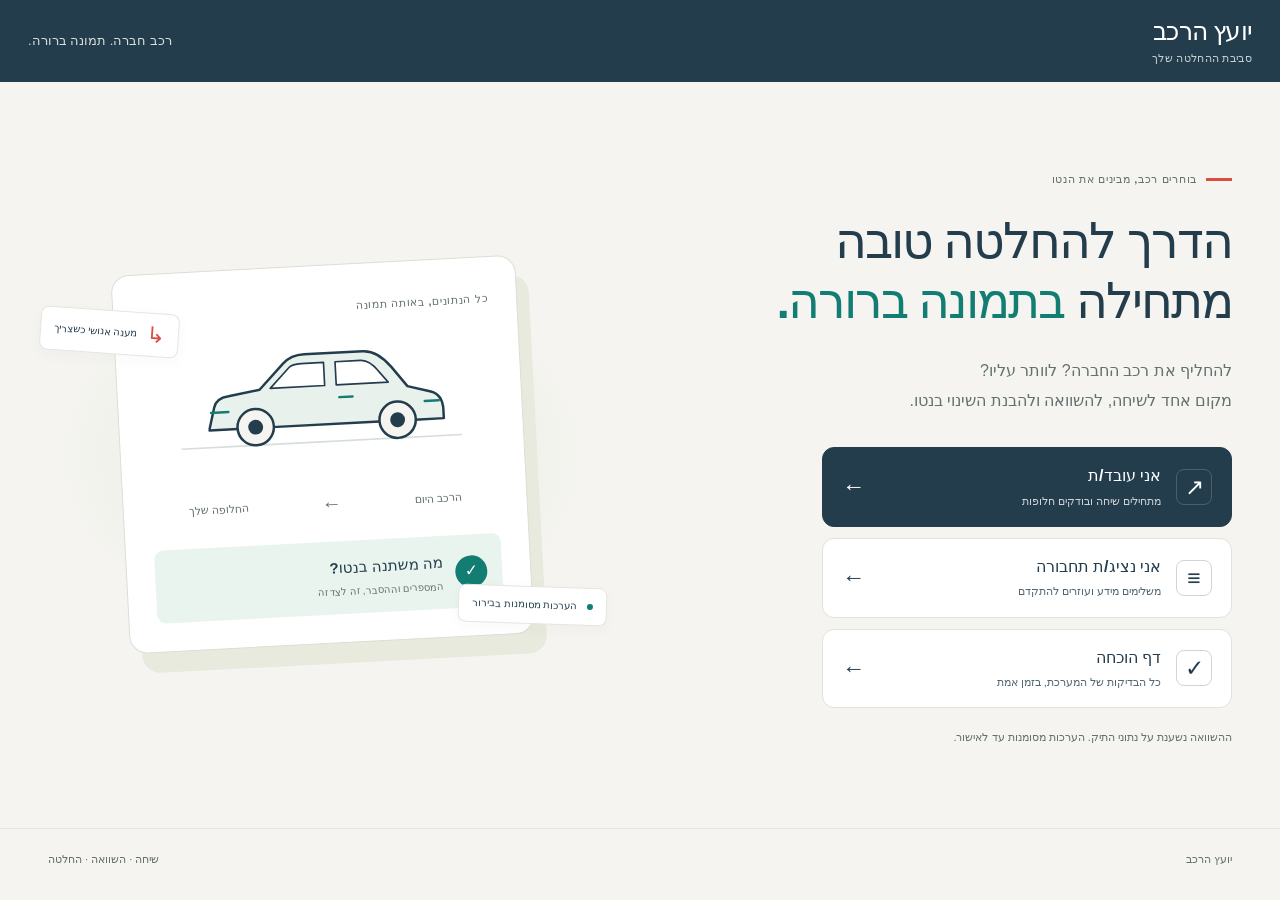
==== src/main/resources/static/index.html @ daba3786 "Company-car advisor for the Open Code AI hackathon (Strauss challenge) An employee asks, in free Heb" ====
<!doctype html>
<html lang="he" dir="rtl">
<head>
  <meta charset="utf-8">
  <meta name="viewport" content="width=device-width,initial-scale=1">
  <meta name="color-scheme" content="light">
  <title>יועץ הרכב · החלטה טובה מתחילה בתמונה ברורה</title>
  <link rel="stylesheet" href="css/app.css">
</head>
<body class="welcome-page">
  <a class="skip-link" href="#main">דילוג לתוכן</a>
  <header class="site-header">
    <a class="wordmark" href="index.html">יועץ הרכב<span>סביבת ההחלטה שלך</span></a>
    <span class="header-caption">רכב חברה. תמונה ברורה.</span>
  </header>
  <main id="main" class="welcome">
    <div class="welcome-copy">
      <span class="eyebrow"><span class="accent-line"></span>בוחרים רכב, מבינים את הנטו</span>
      <h1>הדרך להחלטה טובה<br>מתחילה <em>בתמונה ברורה.</em></h1>
      <p class="welcome-lead">להחליף את רכב החברה? לוותר עליו?<br>מקום אחד לשיחה, להשוואה ולהבנת השינוי בנטו.</p>
      <div class="role-links">
        <a id="employee-link" class="role-link primary-role" href="employee.html">
          <span class="role-symbol" aria-hidden="true">↗</span>
          <span><strong>אני עובד/ת</strong><small>מתחילים שיחה ובודקים חלופות</small></span>
          <span aria-hidden="true">←</span>
        </a>
        <a id="rep-link" class="role-link" href="rep.html">
          <span class="role-symbol" aria-hidden="true">≡</span>
          <span><strong>אני נציג/ת תחבורה</strong><small>משלימים מידע ועוזרים להתקדם</small></span>
          <span aria-hidden="true">←</span>
        </a>
        <a id="proof-link" class="role-link" href="proof.html">
          <span class="role-symbol" aria-hidden="true">✓</span>
          <span><strong>דף הוכחה</strong><small>כל הבדיקות של המערכת, בזמן אמת</small></span>
          <span aria-hidden="true">←</span>
        </a>
      </div>
      <p class="quiet-note">ההשוואה נשענת על נתוני התיק. הערכות מסומנות עד לאישור.</p>
    </div>
    <div class="welcome-art" aria-hidden="true">
      <div class="art-grid"></div>
      <span class="art-caption">יותר בהירות. פחות סימני שאלה.</span>
      <div class="illustration-card">
        <span class="eyebrow">כל הנתונים, באותה תמונה</span>
        <svg viewBox="0 0 420 175" class="car-illustration" fill="none">
          <path d="M40 133H380" stroke="#d4deda" stroke-width="2"/>
          <path d="M75 111L82 85C84 77 90 73 100 72L138 66L168 36C175 29 183 26 194 26H265C279 26 289 34 299 47L317 71L345 79C355 82 359 90 359 102V112H324M281 112H151M109 112H75Z" fill="#e9f1ed" stroke="#233D4D" stroke-width="3" stroke-linejoin="round"/>
          <path d="M151 65L175 41C178 38 183 37 190 37H217V65H151ZM231 37H262C269 37 277 43 283 51L294 65H231V37Z" fill="white" stroke="#233D4D" stroke-width="2" stroke-linejoin="round"/>
          <circle cx="131" cy="111" r="22" fill="#F5F4F0" stroke="#233D4D" stroke-width="3"/><circle cx="131" cy="111" r="9" fill="#233D4D"/>
          <circle cx="303" cy="111" r="22" fill="#F5F4F0" stroke="#233D4D" stroke-width="3"/><circle cx="303" cy="111" r="9" fill="#233D4D"/>
          <path d="M78 91H99M337 90H354M234 80H250" stroke="#127D72" stroke-width="3" stroke-linecap="round"/>
        </svg>
        <div class="art-labels"><span>הרכב היום</span><span class="art-arrow">←</span><span>החלופה שלך</span></div>
        <div class="art-result"><span class="art-check">✓</span><div><strong>מה משתנה בנטו?</strong><small>המספרים וההסבר, זה לצד זה</small></div></div>
      </div>
      <div class="floating-note note-one"><span class="tiny-dot"></span>הערכות מסומנות בבירור</div>
      <div class="floating-note note-two"><span>↳</span>מענה אנושי כשצריך</div>
    </div>
  </main>
  <footer class="welcome-footer"><span>יועץ הרכב</span><span>שיחה · השוואה · החלטה</span></footer>
  <script type="module" src="js/index.js"></script>
</body>
</html>
---- src/main/resources/static/css/app.css ----
:root{--bg:#f5f4f0;--surface:#fff;--ink:#233d4d;--muted:#63716f;--teal:#127d72;--teal-soft:#eaf4ef;--amber:#95601a;--amber-soft:#fcf3e4;--coral:#d84e45;--red:#a83136;--red-soft:#fbeeed;--line:#e4e7e0;--radius:17px;--focus:#127d72;font-family:Arial,"Segoe UI",Tahoma,sans-serif;color:var(--ink);background:var(--bg);font-synthesis:none}
*{box-sizing:border-box}body{margin:0;line-height:1.55}button,input,select,textarea{font:inherit;color:inherit}button,a,input,textarea,select{touch-action:manipulation}button{cursor:pointer}button:disabled{cursor:wait;opacity:.5}a{color:inherit;text-decoration:none}a:hover{text-decoration:underline}button:focus-visible,a:focus-visible,input:focus-visible,textarea:focus-visible,select:focus-visible,summary:focus-visible{outline:3px solid var(--focus);outline-offset:4px}h1,h2,h3,p{margin:0}h1,h2,h3{line-height:1.2}h1{font-size:36px;letter-spacing:-1.2px}h2{font-size:20px;letter-spacing:-.5px}h3{font-size:17px}bdi{font-variant-numeric:tabular-nums}svg{display:block;max-width:100%}[hidden]{display:none!important}.sr-only{position:absolute;width:1px;height:1px;padding:0;margin:-1px;overflow:hidden;clip:rect(0,0,0,0);white-space:nowrap;border:0}.skip-link{position:fixed;z-index:10;inset-block-start:-100px;inset-inline-start:15px;background:var(--ink);color:white;padding:12px}.skip-link:focus{inset-block-start:10px}.site-header{min-height:82px;background:var(--ink);color:#fff;padding:16px max(28px,calc((100vw - 1392px)/2));display:flex;align-items:center;justify-content:space-between;gap:20px}.wordmark{font-weight:700;font-size:25px;line-height:1.15;letter-spacing:-.8px}.wordmark:hover{text-decoration:none}.wordmark span{display:block;font-weight:400;font-size:11px;letter-spacing:.3px;color:#c6d0ce;margin-top:6px}.header-nav{display:flex;gap:24px;align-items:center;font-size:13px}.header-nav a{color:#d5dfdb}.nav-current{border-bottom:2px solid #d9a095;padding:7px 0}.header-caption{font-size:13px;color:#d5dfdb}.app-main{max-width:1392px;margin:0 auto;padding:32px 28px 24px}.page-intro{display:flex;justify-content:space-between;align-items:center;gap:16px;margin-bottom:26px}.page-intro h1{margin:9px 0 8px}.page-intro p{font-size:14px;color:var(--muted)}.eyebrow,.section-kicker{font-size:11px;font-weight:700;letter-spacing:.7px;color:var(--muted)}.eyebrow{display:inline-flex;align-items:center;gap:9px}.accent-line{width:26px;height:3px;background:var(--coral)}.section-kicker{display:block;margin-bottom:7px}.small-muted,.quiet-note{font-size:12px;color:var(--muted)}.badge{display:inline-flex;align-items:center;gap:6px;font-size:11px;font-weight:700;background:#ebece5;border:1px solid transparent;border-radius:6px;padding:5px 9px;white-space:nowrap}.soft-teal,.status-confirmed{color:#116b62;background:var(--teal-soft)}.status-provided{color:#4d626a;background:#f0f3f3}.status-default{color:var(--amber);background:var(--amber-soft)}.status-missing{color:#72736e;background:#f1f0eb}.notice{padding:12px 16px;border-radius:9px;font-size:13px;background:#edf2f0;border:1px solid #dce5df;margin-bottom:16px;display:flex;align-items:center;gap:12px;justify-content:space-between}.mock-notice{font-size:11px;background:#eeede6;border-color:#e3e1d7;color:#625f50}.warning,.pending-notice{background:var(--amber-soft);border-color:#ebd8b7;color:#704a1e}.error-notice{background:var(--red-soft);border-color:#efc9c7;color:var(--red)}.pending-notice{display:block}.pending-notice strong{font-size:13px}.pending-notice ul{margin:6px 0 0;padding-inline-start:20px}.employee-grid{display:grid;grid-template-columns:minmax(320px,.83fr) minmax(0,1.4fr);gap:22px;align-items:start}.panel{background:var(--surface);border:1px solid var(--line);border-radius:var(--radius);overflow:hidden}.panel-heading{padding:22px 24px 18px;display:flex;align-items:center;justify-content:space-between;gap:12px}.chat-panel{position:sticky;top:20px;display:flex;flex-direction:column;height:min(760px,calc(100vh - 40px));min-height:550px}.assistant-symbol{font-size:29px;color:var(--teal);width:40px;height:40px;display:grid;place-items:center;border:1px solid #d5e6dd;border-radius:12px;background:#f6f9f5}.chat-intro{border-top:1px solid var(--line);border-bottom:1px solid var(--line);background:#fafbf8;padding:11px 24px;font-size:11px;color:var(--muted);display:flex;align-items:center;gap:8px}.tiny-dot{display:inline-block;width:6px;height:6px;border-radius:50%;background:var(--teal);flex:none}.messages{flex:1;overflow-y:auto;overscroll-behavior:contain;padding:24px 22px;display:flex;flex-direction:column;gap:22px;scroll-behavior:smooth}.message{max-width:94%;align-self:flex-start;display:flex;gap:9px;min-width:0}.message.employee{align-self:flex-end;flex-direction:row-reverse}.message-avatar{flex:none;width:26px;height:26px;border-radius:8px;background:#eff4ee;color:var(--teal);display:grid;place-items:center;font-size:18px}.employee .message-avatar{background:#eaecea;color:var(--ink);font-size:12px}.message-content{min-width:0}.message-meta{display:flex;align-items:center;gap:9px;margin-bottom:6px;font-size:10px;color:var(--muted)}.message-text{padding:14px 16px;border:1px solid var(--line);border-radius:2px 13px 13px 13px;background:#f7f8f4;white-space:pre-wrap;overflow-wrap:anywhere;font-size:13px;line-height:1.8}.employee .message-text{background:var(--ink);color:#fff;border-color:var(--ink);border-radius:13px 2px 13px 13px}.message-choices{display:flex;flex-wrap:wrap;gap:7px;margin-top:10px}.choice-button{border:1px solid #b9cfc5;background:white;border-radius:7px;padding:7px 12px;color:var(--teal);font-size:12px}.choice-button:hover{background:var(--teal-soft)}.typing{padding:3px 24px 12px;display:flex;align-items:center;gap:8px;font-size:12px;color:var(--muted)}.typing-dots{letter-spacing:3px;color:var(--teal);animation:pulse 1.2s ease-in-out infinite}.composer{border-top:1px solid var(--line);padding:18px 22px 15px;background:white}.composer label{display:block;font-size:12px;font-weight:700;margin-bottom:8px}.composer-input{display:flex;align-items:flex-end;gap:8px;border:1px solid #d2dad3;border-radius:10px;padding:8px;background:#fff}.composer textarea{border:0;background:none;resize:vertical;min-height:52px;max-height:170px;width:100%;font-size:12px;line-height:1.7;outline-offset:0;padding:4px}.composer textarea::placeholder{color:#7b8580}.send-button{border:0;background:var(--teal);color:white;width:38px;height:38px;border-radius:8px;font-size:22px;flex:none}.composer-hint{font-size:10px;margin-top:8px;color:var(--muted)}.decision-workspace{display:grid;gap:18px;min-width:0}.comparison-content{padding:0 24px 23px}.net-pair{display:grid;grid-template-columns:minmax(0,1fr) 24px minmax(0,1fr);align-items:center;gap:9px;margin-bottom:15px}.net-card{border:1px solid var(--line);border-radius:10px;padding:15px 16px;background:#fafaf7;min-width:0}.net-card.alternative-net{background:#eff5ef;border-color:#d8e4d7}.net-label{font-size:11px;color:var(--muted);margin-bottom:5px;display:block}.vehicle-name{font-size:12px;font-weight:700;overflow-wrap:anywhere;min-height:20px}.net-amount{display:block;font-size:29px;font-weight:700;line-height:1.25;margin-top:8px;letter-spacing:-.8px}.net-unit{font-size:10px;color:var(--muted);margin-top:3px}.pair-arrow{font-size:21px;color:#8c9890;text-align:center}.difference-card{background:var(--teal-soft);border:1px solid #cee3d4;border-radius:11px;padding:16px 20px;display:flex;align-items:center;justify-content:space-between;gap:14px;margin-bottom:21px}.difference-card.loss{background:var(--red-soft);border-color:#efcac7;color:var(--red)}.difference-card.none{background:#f1f1ec;border-color:var(--line)}.difference-label{font-size:14px;font-weight:700;display:block;color:var(--teal)}.loss .difference-label{color:var(--red)}.none .difference-label{color:var(--ink)}.difference-subtitle{display:block;font-size:11px;color:var(--muted);margin-top:4px}.difference-amount{font-size:35px;font-weight:700;line-height:1.2;letter-spacing:-1px;color:var(--teal);white-space:nowrap}.loss .difference-amount{color:var(--red)}.none .difference-amount{color:var(--ink)}.factors-heading{font-size:13px;margin:0 0 9px;display:flex;align-items:center;gap:9px}.factors-heading:before{content:"";display:block;width:16px;height:2px;background:var(--coral)}.table-wrapper{overflow-x:auto}.data-table{width:100%;border-collapse:collapse;font-size:12px;text-align:start}.data-table th{font-size:10px;font-weight:400;color:var(--muted);padding:6px 0 9px;text-align:start;border-bottom:1px solid var(--line)}.data-table td{padding:10px 0;border-bottom:1px solid #eff0e9;vertical-align:top}.data-table th:not(:first-child),.data-table td:not(:first-child){padding-inline-start:10px;white-space:nowrap}.impact{font-weight:700}.explanation{font-size:12px;line-height:1.8;color:var(--muted);margin:14px 0 11px;overflow-wrap:anywhere}.estimate-note{display:flex;align-items:center;gap:8px;font-size:11px;color:var(--muted);flex-wrap:wrap}.breakdown{border-top:1px solid var(--line);margin-top:17px;padding-top:12px}.breakdown summary{font-size:12px;font-weight:700;cursor:pointer}.breakdown .table-wrapper{margin-top:12px}.rules-note{font-size:10px;color:var(--muted);margin-top:12px}.profile-grid{padding:0 24px 18px;display:grid;grid-template-columns:1fr 1fr;gap:8px 17px}.profile-field{position:relative;display:flex;flex-direction:column;align-items:flex-start;text-align:start;border:1px solid transparent;border-bottom:1px solid var(--line);border-radius:4px;background:white;padding:10px 0;min-width:0}.profile-field:hover{background:#fafbf7;border-color:#dce5da;padding-inline:8px}.field-heading{display:flex;align-items:center;justify-content:space-between;width:100%;gap:6px;font-size:11px;color:var(--muted)}.field-heading .badge{font-size:9px;padding:2px 5px}.field-value{font-size:14px;font-weight:700;margin-top:6px;overflow-wrap:anywhere}.missing-value{color:#8b8c82;font-weight:400}.profile-legend{display:flex;gap:6px;align-items:center;border-top:1px solid var(--line);padding:11px 24px;background:#fafbf8;font-size:10px;color:var(--muted)}.status-dot{width:5px;height:5px;border-radius:50%;margin-inline-start:9px}.status-dot:first-child{margin-inline-start:0}.confirmed-dot{background:var(--teal)}.default-dot{background:#c79742}.missing-dot{background:#acb0a6}.ranking-list{list-style:none;margin:0;padding:0 24px 12px}.ranking-row{display:flex;align-items:center;justify-content:space-between;gap:12px;padding:12px 0;border-top:1px solid var(--line)}.ranking-info{flex:1;min-width:0}.ranking-info strong{font-size:13px;display:block;overflow-wrap:anywhere}.ranking-info small{display:block;font-size:10px;color:var(--muted);margin-top:3px}.ranking-info .badge{margin-top:6px;font-size:9px}.ranking-value{text-align:end;font-weight:700;font-size:17px;white-space:nowrap}.ranking-value small{font-size:9px;font-weight:400;display:block;color:var(--muted)}.compare-button{border:1px solid #d5dcd3;border-radius:6px;font-size:11px;padding:6px 10px;background:white}.compare-button:hover{background:var(--teal-soft);border-color:#aecbb9}.empty-state{padding:25px 24px;color:var(--muted);font-size:13px;line-height:1.8}.empty-state strong{display:block;font-size:16px;color:var(--ink);margin-bottom:6px}.skeleton{background:linear-gradient(90deg,#f0f1eb,#f8f9f4,#f0f1eb);background-size:200% 100%;animation:shimmer 1.4s ease infinite;border-radius:10px}.comparison-skeleton{height:170px;margin:0 24px}.changed{animation:highlight 2s ease-out}.app-footer{display:flex;justify-content:space-between;gap:12px;color:var(--muted);font-size:10px;margin-top:22px}.mobile-jumps{display:none}.primary-button,.secondary-button{border-radius:8px;padding:10px 16px;font-size:13px;font-weight:700}.primary-button{background:var(--teal);color:white;border:1px solid var(--teal)}.primary-button:hover{background:#0e6c62}.secondary-button{background:white;border:1px solid #ccd7ce}.text-button{border:0;background:none;color:inherit;text-decoration:underline;font-size:12px;padding:4px;white-space:nowrap}.icon-button{border:0;background:#f4f5ee;border-radius:6px;width:30px;height:30px;font-size:22px}.form-error{color:var(--red);font-size:12px;margin:10px 0}.form-field label{display:block;font-size:12px;font-weight:700;margin-bottom:6px}.form-field input,.form-field select,.form-field textarea{width:100%;padding:10px 11px;background:white;border:1px solid #cdd7ce;border-radius:7px;min-width:0;font-size:13px}.form-field textarea{resize:vertical;min-height:68px}dialog{width:min(450px,calc(100vw - 30px));padding:24px;border:1px solid var(--line);border-radius:17px;color:var(--ink);box-shadow:0 16px 70px #233d4d22}dialog::backdrop{background:#20352d66}.dialog-heading{display:flex;align-items:center;justify-content:space-between;gap:12px}.dialog-heading h2{font-size:20px}#edit-source{margin:12px 0 18px}.dialog-actions{display:flex;gap:10px;margin-top:24px}.rep-grid{display:grid;grid-template-columns:270px minmax(0,1fr);gap:24px;align-items:start}.rep-guide{padding:26px;position:sticky;top:24px;background:#edf0e7}.rep-guide h2{font-size:29px;line-height:1.25;margin:13px 0 17px}.rep-guide>p{font-size:13px;color:var(--muted);line-height:1.85}.guide-steps{padding:0;margin:26px 0;list-style:none;counter-reset:steps}.guide-steps li{counter-increment:steps;display:flex;align-items:center;gap:10px;margin:14px 0;font-size:12px}.guide-steps li>bdi{display:grid;place-items:center;width:25px;height:25px;border:1px solid #c6d5c4;border-radius:50%;color:var(--teal);font-size:11px}.guide-note{padding-top:17px;border-top:1px solid #d6dfd2;font-size:11px;color:var(--muted);margin-bottom:18px}.queue-heading{display:flex;justify-content:space-between;align-items:center;margin:0 0 17px;gap:10px}.queue-heading h2{display:flex;align-items:center;gap:10px}.count-badge{font-size:11px;border-radius:5px;padding:2px 8px;background:#e7eadf;font-weight:700}.question-card{margin-bottom:16px;padding:24px}.question-header{display:flex;justify-content:space-between;gap:14px;margin-bottom:18px}.question-employee{font-size:12px;color:var(--muted);margin-top:8px}.question-card h3{font-size:20px;line-height:1.5}.question-time{display:block;font-size:10px;color:var(--muted);margin-top:7px}.context-boxes{display:grid;grid-template-columns:1fr 1fr;gap:12px;margin-bottom:22px}.context-box{background:#f6f7f2;border:1px solid var(--line);border-radius:9px;padding:15px}.context-box.assumption{background:#fcf7ee;border-color:#eddfc5}.context-box h4{font-size:11px;color:var(--muted);margin:0 0 8px}.context-box p{font-size:12px;line-height:1.85;overflow-wrap:anywhere}.known-item+.known-item{margin-top:6px}.known-label{font-size:10px;color:var(--muted);display:block}.suggested-answer{display:flex;align-items:center;justify-content:space-between;gap:10px;border:1px solid #d7e3d7;background:#f3f8f1;border-radius:9px;padding:12px 14px;margin-bottom:18px;font-size:12px}.suggested-answer small{display:block;color:var(--muted);font-size:10px;margin-top:3px}.answer-fields{display:grid;grid-template-columns:1fr 1fr;gap:14px}.answer-fields .note-field{grid-column:1/-1}.answer-footer{display:flex;align-items:center;justify-content:space-between;gap:14px;margin-top:18px}.answer-footer small{font-size:10px;color:var(--muted)}.question-card.stale{background:#efefeb;color:#787c72;border-color:#e0e1da}.question-card.stale .context-box{background:#f3f3ef}.answered-section{margin-top:26px;border-top:1px solid #dce0d4;padding-top:17px}.answered-section>summary{font-weight:700;font-size:14px;cursor:pointer}.answered-section>div{margin-top:15px}.answered-card{padding:17px 20px;margin-top:12px}.answered-card summary{cursor:pointer;font-size:13px;display:flex;align-items:center;justify-content:space-between;gap:12px}.answer-result{margin-top:15px;font-size:12px}.welcome{max-width:1392px;margin:0 auto;min-height:calc(100vh - 154px);display:grid;grid-template-columns:1.05fr 1fr;gap:60px;align-items:center;padding:70px 48px}.welcome h1{font-size:clamp(37px,3.8vw,56px);line-height:1.22;margin-top:24px;letter-spacing:-2px}.welcome h1 em{font-style:normal;color:var(--teal)}.welcome-lead{font-size:16px;line-height:1.9;color:var(--muted);margin:25px 0 30px}.role-links{max-width:410px;display:grid;gap:11px}.role-link{display:flex;align-items:center;gap:15px;background:#fff;border:1px solid #dfe3d9;border-radius:12px;padding:16px 19px;transition:transform .15s ease,background .15s ease}.role-link:hover{transform:translateY(-2px);text-decoration:none;background:#f9faf5}.role-link>span:last-child{margin-inline-start:auto;font-size:23px}.role-link strong{display:block;font-size:16px}.role-link small{display:block;font-size:11px;opacity:.78;margin-top:4px}.primary-role{background:var(--ink);color:white;border-color:var(--ink)}.primary-role:hover{background:#2e4c5c}.role-symbol{width:36px;height:36px;display:grid;place-items:center;border:1px solid #89969066;border-radius:8px;font-size:23px;flex:none}.welcome .quiet-note{margin-top:21px;font-size:11px}.welcome-art{position:relative;min-height:430px;display:flex;align-items:center;justify-content:center;isolation:isolate}.art-grid{position:absolute;inset:20px 0;border-radius:50%;background:radial-gradient(ellipse at center,#e0eade 0,transparent 68%);z-index:-1}.art-caption{position:absolute;top:28px;font-size:11px;letter-spacing:.4px;color:var(--muted)}.illustration-card{width:100%;max-width:405px;transform:rotate(-3deg);border:1px solid #d9e0d3;border-radius:18px;background:#fff;padding:28px;box-shadow:12px 20px 0 #e9eade}.car-illustration{margin:13px 0}.art-labels{display:flex;justify-content:space-around;align-items:center;font-size:11px;color:var(--muted);margin-bottom:22px}.art-arrow{font-size:20px}.art-result{border-radius:9px;background:var(--teal-soft);display:flex;align-items:center;gap:12px;padding:15px}.art-result strong{font-size:15px;display:block}.art-result small{font-size:10px;display:block;color:var(--muted);margin-top:4px}.art-check{width:32px;height:32px;background:var(--teal);color:white;border-radius:50%;display:grid;place-items:center}.floating-note{position:absolute;background:white;border:1px solid var(--line);border-radius:8px;padding:10px 13px;display:flex;align-items:center;gap:9px;font-size:10px;box-shadow:0 4px 15px #233d4d08}.note-one{bottom:47px;right:-10px;transform:rotate(2deg)}.note-two{top:70px;left:-8px;transform:rotate(4deg)}.note-two>span{color:var(--coral);font-size:22px;line-height:1}.welcome-footer{max-width:1392px;margin:auto;display:flex;justify-content:space-between;font-size:11px;color:var(--muted);padding:22px 48px;border-top:1px solid var(--line)}
@keyframes shimmer{to{background-position:-200% 0}}@keyframes pulse{50%{opacity:.35}}@keyframes highlight{0%,40%{background-color:#e0eed4;box-shadow:inset 0 0 0 1px #b4d195}100%{}}
@media(min-width:1550px){.chat-panel{height:780px}}
@media(max-width:1100px){.employee-grid{grid-template-columns:minmax(290px,.85fr) minmax(0,1.2fr);gap:16px}.app-main{padding:28px 20px}.panel-heading{padding:20px 18px 16px}.comparison-content{padding:0 18px 20px}.profile-grid{padding:0 18px 18px}.ranking-list{padding:0 18px 12px}.net-card{padding:13px 11px}.net-amount{display:block;font-size:25px}.difference-amount{font-size:30px}.welcome{padding:55px 32px;gap:35px}.welcome h1{font-size:43px}.rep-grid{grid-template-columns:225px minmax(0,1fr)}.rep-guide{padding:21px}}
@media(max-width:800px){.employee-grid{grid-template-columns:1fr}.chat-panel{position:static;min-height:0;height:540px}.messages{min-height:180px}.decision-workspace{gap:16px}.mobile-jumps{display:flex;gap:8px;margin-bottom:16px}.mobile-jumps a{padding:7px 12px;border:1px solid #dce1d5;background:white;border-radius:7px;font-size:12px}.page-intro{align-items:flex-start}.page-intro h1{font-size:31px}.rep-grid{grid-template-columns:1fr}.rep-guide{display:none}.welcome{grid-template-columns:1fr;gap:20px;padding:45px 25px;min-height:0}.welcome-copy{max-width:540px;margin:auto;width:100%}.welcome-art{max-width:470px;margin:auto;width:100%;min-height:400px}.welcome h1{font-size:43px}.role-links{max-width:100%}.header-caption{font-size:11px}.site-header{padding:16px 22px}.welcome-footer{padding:22px 25px}.app-footer{flex-direction:column;gap:6px}.context-boxes{gap:10px}}
@media(max-width:480px){.site-header{min-height:74px;padding:14px 17px;gap:10px}.wordmark{font-size:22px}.wordmark span{font-size:10px}.header-nav{gap:12px;font-size:11px}.app-main{padding:24px 14px 18px}.page-intro{flex-direction:column;gap:12px;margin-bottom:20px}.page-intro h1{font-size:30px}.page-intro p{font-size:12px}.page-intro>.badge{align-self:flex-start}.notice{font-size:12px;padding:11px 12px;gap:8px}.mock-notice{font-size:10px}.panel{border-radius:12px}.panel-heading{padding:18px 15px 15px}.panel-heading h2{font-size:18px}.panel-heading .small-muted{font-size:10px}.section-kicker{font-size:10px}.chat-panel{height:510px}.chat-intro{padding:10px 15px;font-size:10px}.messages{padding:20px 14px}.message-text{font-size:12px;padding:12px}.composer{padding:15px}.comparison-content{padding:0 15px 18px}.net-pair{grid-template-columns:minmax(0,1fr) 14px minmax(0,1fr);gap:6px}.net-card{padding:12px 9px}.vehicle-name{font-size:10px;min-height:31px}.net-amount{display:block;font-size:23px}.difference-card{padding:14px 12px;gap:8px}.difference-label{font-size:12px}.difference-amount{font-size:29px}.difference-subtitle{font-size:10px}.data-table{font-size:10px}.data-table th{font-size:9px}.data-table th:not(:first-child),.data-table td:not(:first-child){padding-inline-start:7px}.profile-grid{padding:0 15px 16px;gap:7px 10px}.field-heading{font-size:10px;align-items:flex-start}.field-heading .badge{font-size:8px;flex:none}.field-value{font-size:12px}.ranking-list{padding:0 15px 10px}.ranking-row{gap:8px}.ranking-info strong{font-size:12px}.ranking-value{font-size:15px}.compare-button{padding:6px 8px;font-size:10px}.question-card{padding:18px 15px}.question-card h3{font-size:17px}.question-header{gap:8px}.question-employee{font-size:11px}.context-boxes{grid-template-columns:1fr}.answer-fields{grid-template-columns:1fr}.answer-footer{align-items:flex-start;flex-direction:column}.suggested-answer{padding:11px;align-items:flex-start}.suggested-answer .secondary-button{font-size:11px;padding:8px 9px;flex:none}.queue-heading h2{font-size:18px}.queue-heading .small-muted{font-size:10px}.welcome{padding:36px 20px}.welcome h1{font-size:35px;letter-spacing:-1.2px}.welcome-lead{font-size:14px;margin:20px 0 25px}.welcome-art{min-height:370px}.illustration-card{padding:21px;max-width:300px}.floating-note{font-size:9px;padding:9px}.note-one{right:0;bottom:34px}.note-two{left:0;top:45px}.art-caption{top:15px}.role-link{padding:15px}.header-caption{max-width:115px;text-align:end;font-size:10px}.welcome-footer{font-size:10px;padding:18px 20px}dialog{padding:20px}}
@media(prefers-reduced-motion:reduce){*,*:before,*:after{animation:none!important;transition:none!important;scroll-behavior:auto!important}.changed{background:#e0eed4}.illustration-card,.floating-note{transform:none}}

.model-link{display:inline-block;font-size:11px;color:var(--teal);margin-top:6px;margin-inline-start:6px}.model-link:hover{text-decoration:underline}.net-card .model-link{display:block;margin-inline-start:0}
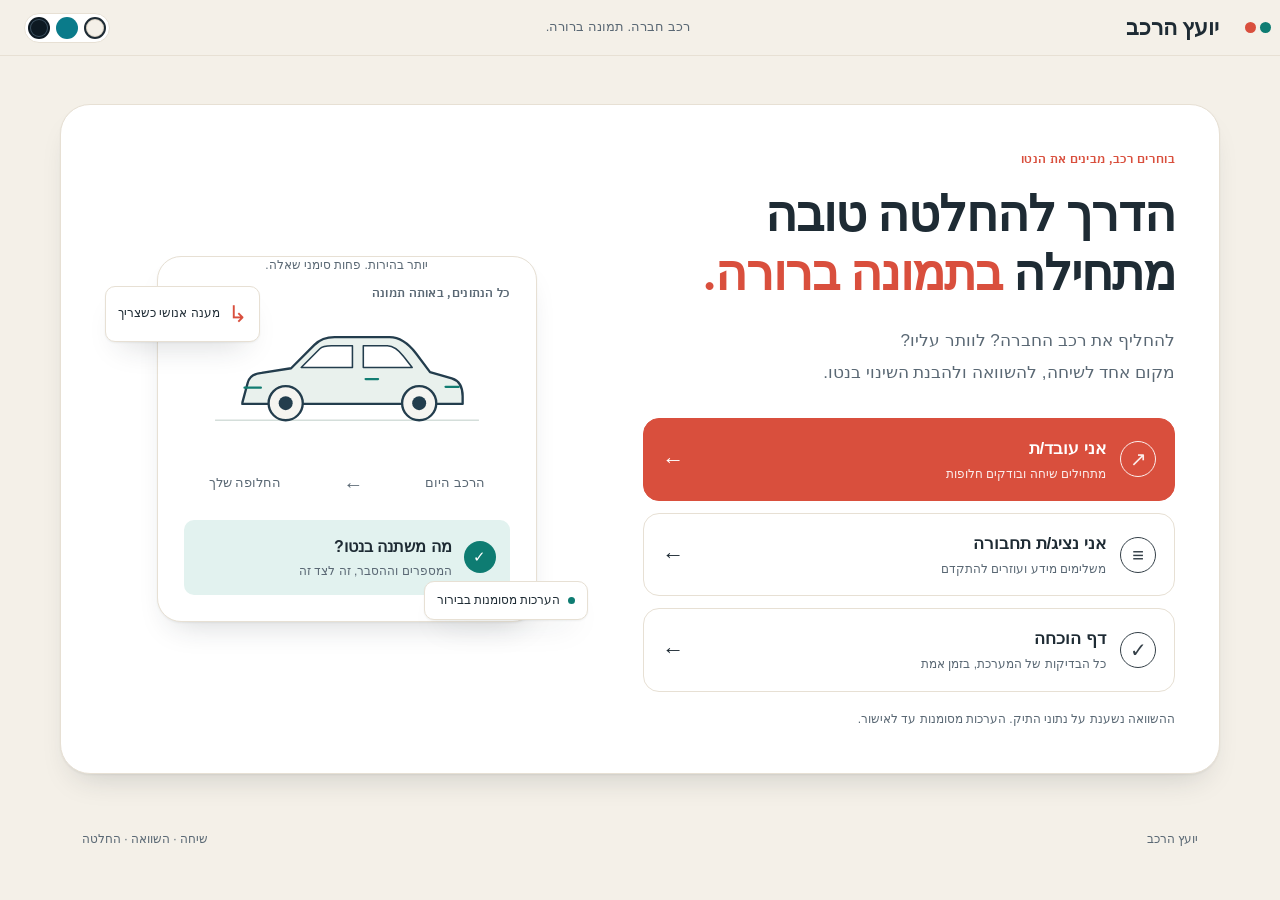
==== commit 0e44de48: "Redesign the stylesheet from scratch: tokens and three themes app.css is rewritten as one readable s" ====
--- a/src/main/resources/static/index.html
+++ b/src/main/resources/static/index.html
@@ -6,6 +6,7 @@
   <meta name="color-scheme" content="light">
   <title>יועץ הרכב · החלטה טובה מתחילה בתמונה ברורה</title>
   <link rel="stylesheet" href="css/app.css">
+  <script src="js/theme.js"></script>
 </head>
 <body class="welcome-page">
   <a class="skip-link" href="#main">דילוג לתוכן</a>
--- a/src/main/resources/static/css/app.css
+++ b/src/main/resources/static/css/app.css
@@ -1,10 +1,479 @@
-:root{--bg:#f5f4f0;--surface:#fff;--ink:#233d4d;--muted:#63716f;--teal:#127d72;--teal-soft:#eaf4ef;--amber:#95601a;--amber-soft:#fcf3e4;--coral:#d84e45;--red:#a83136;--red-soft:#fbeeed;--line:#e4e7e0;--radius:17px;--focus:#127d72;font-family:Arial,"Segoe UI",Tahoma,sans-serif;color:var(--ink);background:var(--bg);font-synthesis:none}
-*{box-sizing:border-box}body{margin:0;line-height:1.55}button,input,select,textarea{font:inherit;color:inherit}button,a,input,textarea,select{touch-action:manipulation}button{cursor:pointer}button:disabled{cursor:wait;opacity:.5}a{color:inherit;text-decoration:none}a:hover{text-decoration:underline}button:focus-visible,a:focus-visible,input:focus-visible,textarea:focus-visible,select:focus-visible,summary:focus-visible{outline:3px solid var(--focus);outline-offset:4px}h1,h2,h3,p{margin:0}h1,h2,h3{line-height:1.2}h1{font-size:36px;letter-spacing:-1.2px}h2{font-size:20px;letter-spacing:-.5px}h3{font-size:17px}bdi{font-variant-numeric:tabular-nums}svg{display:block;max-width:100%}[hidden]{display:none!important}.sr-only{position:absolute;width:1px;height:1px;padding:0;margin:-1px;overflow:hidden;clip:rect(0,0,0,0);white-space:nowrap;border:0}.skip-link{position:fixed;z-index:10;inset-block-start:-100px;inset-inline-start:15px;background:var(--ink);color:white;padding:12px}.skip-link:focus{inset-block-start:10px}.site-header{min-height:82px;background:var(--ink);color:#fff;padding:16px max(28px,calc((100vw - 1392px)/2));display:flex;align-items:center;justify-content:space-between;gap:20px}.wordmark{font-weight:700;font-size:25px;line-height:1.15;letter-spacing:-.8px}.wordmark:hover{text-decoration:none}.wordmark span{display:block;font-weight:400;font-size:11px;letter-spacing:.3px;color:#c6d0ce;margin-top:6px}.header-nav{display:flex;gap:24px;align-items:center;font-size:13px}.header-nav a{color:#d5dfdb}.nav-current{border-bottom:2px solid #d9a095;padding:7px 0}.header-caption{font-size:13px;color:#d5dfdb}.app-main{max-width:1392px;margin:0 auto;padding:32px 28px 24px}.page-intro{display:flex;justify-content:space-between;align-items:center;gap:16px;margin-bottom:26px}.page-intro h1{margin:9px 0 8px}.page-intro p{font-size:14px;color:var(--muted)}.eyebrow,.section-kicker{font-size:11px;font-weight:700;letter-spacing:.7px;color:var(--muted)}.eyebrow{display:inline-flex;align-items:center;gap:9px}.accent-line{width:26px;height:3px;background:var(--coral)}.section-kicker{display:block;margin-bottom:7px}.small-muted,.quiet-note{font-size:12px;color:var(--muted)}.badge{display:inline-flex;align-items:center;gap:6px;font-size:11px;font-weight:700;background:#ebece5;border:1px solid transparent;border-radius:6px;padding:5px 9px;white-space:nowrap}.soft-teal,.status-confirmed{color:#116b62;background:var(--teal-soft)}.status-provided{color:#4d626a;background:#f0f3f3}.status-default{color:var(--amber);background:var(--amber-soft)}.status-missing{color:#72736e;background:#f1f0eb}.notice{padding:12px 16px;border-radius:9px;font-size:13px;background:#edf2f0;border:1px solid #dce5df;margin-bottom:16px;display:flex;align-items:center;gap:12px;justify-content:space-between}.mock-notice{font-size:11px;background:#eeede6;border-color:#e3e1d7;color:#625f50}.warning,.pending-notice{background:var(--amber-soft);border-color:#ebd8b7;color:#704a1e}.error-notice{background:var(--red-soft);border-color:#efc9c7;color:var(--red)}.pending-notice{display:block}.pending-notice strong{font-size:13px}.pending-notice ul{margin:6px 0 0;padding-inline-start:20px}.employee-grid{display:grid;grid-template-columns:minmax(320px,.83fr) minmax(0,1.4fr);gap:22px;align-items:start}.panel{background:var(--surface);border:1px solid var(--line);border-radius:var(--radius);overflow:hidden}.panel-heading{padding:22px 24px 18px;display:flex;align-items:center;justify-content:space-between;gap:12px}.chat-panel{position:sticky;top:20px;display:flex;flex-direction:column;height:min(760px,calc(100vh - 40px));min-height:550px}.assistant-symbol{font-size:29px;color:var(--teal);width:40px;height:40px;display:grid;place-items:center;border:1px solid #d5e6dd;border-radius:12px;background:#f6f9f5}.chat-intro{border-top:1px solid var(--line);border-bottom:1px solid var(--line);background:#fafbf8;padding:11px 24px;font-size:11px;color:var(--muted);display:flex;align-items:center;gap:8px}.tiny-dot{display:inline-block;width:6px;height:6px;border-radius:50%;background:var(--teal);flex:none}.messages{flex:1;overflow-y:auto;overscroll-behavior:contain;padding:24px 22px;display:flex;flex-direction:column;gap:22px;scroll-behavior:smooth}.message{max-width:94%;align-self:flex-start;display:flex;gap:9px;min-width:0}.message.employee{align-self:flex-end;flex-direction:row-reverse}.message-avatar{flex:none;width:26px;height:26px;border-radius:8px;background:#eff4ee;color:var(--teal);display:grid;place-items:center;font-size:18px}.employee .message-avatar{background:#eaecea;color:var(--ink);font-size:12px}.message-content{min-width:0}.message-meta{display:flex;align-items:center;gap:9px;margin-bottom:6px;font-size:10px;color:var(--muted)}.message-text{padding:14px 16px;border:1px solid var(--line);border-radius:2px 13px 13px 13px;background:#f7f8f4;white-space:pre-wrap;overflow-wrap:anywhere;font-size:13px;line-height:1.8}.employee .message-text{background:var(--ink);color:#fff;border-color:var(--ink);border-radius:13px 2px 13px 13px}.message-choices{display:flex;flex-wrap:wrap;gap:7px;margin-top:10px}.choice-button{border:1px solid #b9cfc5;background:white;border-radius:7px;padding:7px 12px;color:var(--teal);font-size:12px}.choice-button:hover{background:var(--teal-soft)}.typing{padding:3px 24px 12px;display:flex;align-items:center;gap:8px;font-size:12px;color:var(--muted)}.typing-dots{letter-spacing:3px;color:var(--teal);animation:pulse 1.2s ease-in-out infinite}.composer{border-top:1px solid var(--line);padding:18px 22px 15px;background:white}.composer label{display:block;font-size:12px;font-weight:700;margin-bottom:8px}.composer-input{display:flex;align-items:flex-end;gap:8px;border:1px solid #d2dad3;border-radius:10px;padding:8px;background:#fff}.composer textarea{border:0;background:none;resize:vertical;min-height:52px;max-height:170px;width:100%;font-size:12px;line-height:1.7;outline-offset:0;padding:4px}.composer textarea::placeholder{color:#7b8580}.send-button{border:0;background:var(--teal);color:white;width:38px;height:38px;border-radius:8px;font-size:22px;flex:none}.composer-hint{font-size:10px;margin-top:8px;color:var(--muted)}.decision-workspace{display:grid;gap:18px;min-width:0}.comparison-content{padding:0 24px 23px}.net-pair{display:grid;grid-template-columns:minmax(0,1fr) 24px minmax(0,1fr);align-items:center;gap:9px;margin-bottom:15px}.net-card{border:1px solid var(--line);border-radius:10px;padding:15px 16px;background:#fafaf7;min-width:0}.net-card.alternative-net{background:#eff5ef;border-color:#d8e4d7}.net-label{font-size:11px;color:var(--muted);margin-bottom:5px;display:block}.vehicle-name{font-size:12px;font-weight:700;overflow-wrap:anywhere;min-height:20px}.net-amount{display:block;font-size:29px;font-weight:700;line-height:1.25;margin-top:8px;letter-spacing:-.8px}.net-unit{font-size:10px;color:var(--muted);margin-top:3px}.pair-arrow{font-size:21px;color:#8c9890;text-align:center}.difference-card{background:var(--teal-soft);border:1px solid #cee3d4;border-radius:11px;padding:16px 20px;display:flex;align-items:center;justify-content:space-between;gap:14px;margin-bottom:21px}.difference-card.loss{background:var(--red-soft);border-color:#efcac7;color:var(--red)}.difference-card.none{background:#f1f1ec;border-color:var(--line)}.difference-label{font-size:14px;font-weight:700;display:block;color:var(--teal)}.loss .difference-label{color:var(--red)}.none .difference-label{color:var(--ink)}.difference-subtitle{display:block;font-size:11px;color:var(--muted);margin-top:4px}.difference-amount{font-size:35px;font-weight:700;line-height:1.2;letter-spacing:-1px;color:var(--teal);white-space:nowrap}.loss .difference-amount{color:var(--red)}.none .difference-amount{color:var(--ink)}.factors-heading{font-size:13px;margin:0 0 9px;display:flex;align-items:center;gap:9px}.factors-heading:before{content:"";display:block;width:16px;height:2px;background:var(--coral)}.table-wrapper{overflow-x:auto}.data-table{width:100%;border-collapse:collapse;font-size:12px;text-align:start}.data-table th{font-size:10px;font-weight:400;color:var(--muted);padding:6px 0 9px;text-align:start;border-bottom:1px solid var(--line)}.data-table td{padding:10px 0;border-bottom:1px solid #eff0e9;vertical-align:top}.data-table th:not(:first-child),.data-table td:not(:first-child){padding-inline-start:10px;white-space:nowrap}.impact{font-weight:700}.explanation{font-size:12px;line-height:1.8;color:var(--muted);margin:14px 0 11px;overflow-wrap:anywhere}.estimate-note{display:flex;align-items:center;gap:8px;font-size:11px;color:var(--muted);flex-wrap:wrap}.breakdown{border-top:1px solid var(--line);margin-top:17px;padding-top:12px}.breakdown summary{font-size:12px;font-weight:700;cursor:pointer}.breakdown .table-wrapper{margin-top:12px}.rules-note{font-size:10px;color:var(--muted);margin-top:12px}.profile-grid{padding:0 24px 18px;display:grid;grid-template-columns:1fr 1fr;gap:8px 17px}.profile-field{position:relative;display:flex;flex-direction:column;align-items:flex-start;text-align:start;border:1px solid transparent;border-bottom:1px solid var(--line);border-radius:4px;background:white;padding:10px 0;min-width:0}.profile-field:hover{background:#fafbf7;border-color:#dce5da;padding-inline:8px}.field-heading{display:flex;align-items:center;justify-content:space-between;width:100%;gap:6px;font-size:11px;color:var(--muted)}.field-heading .badge{font-size:9px;padding:2px 5px}.field-value{font-size:14px;font-weight:700;margin-top:6px;overflow-wrap:anywhere}.missing-value{color:#8b8c82;font-weight:400}.profile-legend{display:flex;gap:6px;align-items:center;border-top:1px solid var(--line);padding:11px 24px;background:#fafbf8;font-size:10px;color:var(--muted)}.status-dot{width:5px;height:5px;border-radius:50%;margin-inline-start:9px}.status-dot:first-child{margin-inline-start:0}.confirmed-dot{background:var(--teal)}.default-dot{background:#c79742}.missing-dot{background:#acb0a6}.ranking-list{list-style:none;margin:0;padding:0 24px 12px}.ranking-row{display:flex;align-items:center;justify-content:space-between;gap:12px;padding:12px 0;border-top:1px solid var(--line)}.ranking-info{flex:1;min-width:0}.ranking-info strong{font-size:13px;display:block;overflow-wrap:anywhere}.ranking-info small{display:block;font-size:10px;color:var(--muted);margin-top:3px}.ranking-info .badge{margin-top:6px;font-size:9px}.ranking-value{text-align:end;font-weight:700;font-size:17px;white-space:nowrap}.ranking-value small{font-size:9px;font-weight:400;display:block;color:var(--muted)}.compare-button{border:1px solid #d5dcd3;border-radius:6px;font-size:11px;padding:6px 10px;background:white}.compare-button:hover{background:var(--teal-soft);border-color:#aecbb9}.empty-state{padding:25px 24px;color:var(--muted);font-size:13px;line-height:1.8}.empty-state strong{display:block;font-size:16px;color:var(--ink);margin-bottom:6px}.skeleton{background:linear-gradient(90deg,#f0f1eb,#f8f9f4,#f0f1eb);background-size:200% 100%;animation:shimmer 1.4s ease infinite;border-radius:10px}.comparison-skeleton{height:170px;margin:0 24px}.changed{animation:highlight 2s ease-out}.app-footer{display:flex;justify-content:space-between;gap:12px;color:var(--muted);font-size:10px;margin-top:22px}.mobile-jumps{display:none}.primary-button,.secondary-button{border-radius:8px;padding:10px 16px;font-size:13px;font-weight:700}.primary-button{background:var(--teal);color:white;border:1px solid var(--teal)}.primary-button:hover{background:#0e6c62}.secondary-button{background:white;border:1px solid #ccd7ce}.text-button{border:0;background:none;color:inherit;text-decoration:underline;font-size:12px;padding:4px;white-space:nowrap}.icon-button{border:0;background:#f4f5ee;border-radius:6px;width:30px;height:30px;font-size:22px}.form-error{color:var(--red);font-size:12px;margin:10px 0}.form-field label{display:block;font-size:12px;font-weight:700;margin-bottom:6px}.form-field input,.form-field select,.form-field textarea{width:100%;padding:10px 11px;background:white;border:1px solid #cdd7ce;border-radius:7px;min-width:0;font-size:13px}.form-field textarea{resize:vertical;min-height:68px}dialog{width:min(450px,calc(100vw - 30px));padding:24px;border:1px solid var(--line);border-radius:17px;color:var(--ink);box-shadow:0 16px 70px #233d4d22}dialog::backdrop{background:#20352d66}.dialog-heading{display:flex;align-items:center;justify-content:space-between;gap:12px}.dialog-heading h2{font-size:20px}#edit-source{margin:12px 0 18px}.dialog-actions{display:flex;gap:10px;margin-top:24px}.rep-grid{display:grid;grid-template-columns:270px minmax(0,1fr);gap:24px;align-items:start}.rep-guide{padding:26px;position:sticky;top:24px;background:#edf0e7}.rep-guide h2{font-size:29px;line-height:1.25;margin:13px 0 17px}.rep-guide>p{font-size:13px;color:var(--muted);line-height:1.85}.guide-steps{padding:0;margin:26px 0;list-style:none;counter-reset:steps}.guide-steps li{counter-increment:steps;display:flex;align-items:center;gap:10px;margin:14px 0;font-size:12px}.guide-steps li>bdi{display:grid;place-items:center;width:25px;height:25px;border:1px solid #c6d5c4;border-radius:50%;color:var(--teal);font-size:11px}.guide-note{padding-top:17px;border-top:1px solid #d6dfd2;font-size:11px;color:var(--muted);margin-bottom:18px}.queue-heading{display:flex;justify-content:space-between;align-items:center;margin:0 0 17px;gap:10px}.queue-heading h2{display:flex;align-items:center;gap:10px}.count-badge{font-size:11px;border-radius:5px;padding:2px 8px;background:#e7eadf;font-weight:700}.question-card{margin-bottom:16px;padding:24px}.question-header{display:flex;justify-content:space-between;gap:14px;margin-bottom:18px}.question-employee{font-size:12px;color:var(--muted);margin-top:8px}.question-card h3{font-size:20px;line-height:1.5}.question-time{display:block;font-size:10px;color:var(--muted);margin-top:7px}.context-boxes{display:grid;grid-template-columns:1fr 1fr;gap:12px;margin-bottom:22px}.context-box{background:#f6f7f2;border:1px solid var(--line);border-radius:9px;padding:15px}.context-box.assumption{background:#fcf7ee;border-color:#eddfc5}.context-box h4{font-size:11px;color:var(--muted);margin:0 0 8px}.context-box p{font-size:12px;line-height:1.85;overflow-wrap:anywhere}.known-item+.known-item{margin-top:6px}.known-label{font-size:10px;color:var(--muted);display:block}.suggested-answer{display:flex;align-items:center;justify-content:space-between;gap:10px;border:1px solid #d7e3d7;background:#f3f8f1;border-radius:9px;padding:12px 14px;margin-bottom:18px;font-size:12px}.suggested-answer small{display:block;color:var(--muted);font-size:10px;margin-top:3px}.answer-fields{display:grid;grid-template-columns:1fr 1fr;gap:14px}.answer-fields .note-field{grid-column:1/-1}.answer-footer{display:flex;align-items:center;justify-content:space-between;gap:14px;margin-top:18px}.answer-footer small{font-size:10px;color:var(--muted)}.question-card.stale{background:#efefeb;color:#787c72;border-color:#e0e1da}.question-card.stale .context-box{background:#f3f3ef}.answered-section{margin-top:26px;border-top:1px solid #dce0d4;padding-top:17px}.answered-section>summary{font-weight:700;font-size:14px;cursor:pointer}.answered-section>div{margin-top:15px}.answered-card{padding:17px 20px;margin-top:12px}.answered-card summary{cursor:pointer;font-size:13px;display:flex;align-items:center;justify-content:space-between;gap:12px}.answer-result{margin-top:15px;font-size:12px}.welcome{max-width:1392px;margin:0 auto;min-height:calc(100vh - 154px);display:grid;grid-template-columns:1.05fr 1fr;gap:60px;align-items:center;padding:70px 48px}.welcome h1{font-size:clamp(37px,3.8vw,56px);line-height:1.22;margin-top:24px;letter-spacing:-2px}.welcome h1 em{font-style:normal;color:var(--teal)}.welcome-lead{font-size:16px;line-height:1.9;color:var(--muted);margin:25px 0 30px}.role-links{max-width:410px;display:grid;gap:11px}.role-link{display:flex;align-items:center;gap:15px;background:#fff;border:1px solid #dfe3d9;border-radius:12px;padding:16px 19px;transition:transform .15s ease,background .15s ease}.role-link:hover{transform:translateY(-2px);text-decoration:none;background:#f9faf5}.role-link>span:last-child{margin-inline-start:auto;font-size:23px}.role-link strong{display:block;font-size:16px}.role-link small{display:block;font-size:11px;opacity:.78;margin-top:4px}.primary-role{background:var(--ink);color:white;border-color:var(--ink)}.primary-role:hover{background:#2e4c5c}.role-symbol{width:36px;height:36px;display:grid;place-items:center;border:1px solid #89969066;border-radius:8px;font-size:23px;flex:none}.welcome .quiet-note{margin-top:21px;font-size:11px}.welcome-art{position:relative;min-height:430px;display:flex;align-items:center;justify-content:center;isolation:isolate}.art-grid{position:absolute;inset:20px 0;border-radius:50%;background:radial-gradient(ellipse at center,#e0eade 0,transparent 68%);z-index:-1}.art-caption{position:absolute;top:28px;font-size:11px;letter-spacing:.4px;color:var(--muted)}.illustration-card{width:100%;max-width:405px;transform:rotate(-3deg);border:1px solid #d9e0d3;border-radius:18px;background:#fff;padding:28px;box-shadow:12px 20px 0 #e9eade}.car-illustration{margin:13px 0}.art-labels{display:flex;justify-content:space-around;align-items:center;font-size:11px;color:var(--muted);margin-bottom:22px}.art-arrow{font-size:20px}.art-result{border-radius:9px;background:var(--teal-soft);display:flex;align-items:center;gap:12px;padding:15px}.art-result strong{font-size:15px;display:block}.art-result small{font-size:10px;display:block;color:var(--muted);margin-top:4px}.art-check{width:32px;height:32px;background:var(--teal);color:white;border-radius:50%;display:grid;place-items:center}.floating-note{position:absolute;background:white;border:1px solid var(--line);border-radius:8px;padding:10px 13px;display:flex;align-items:center;gap:9px;font-size:10px;box-shadow:0 4px 15px #233d4d08}.note-one{bottom:47px;right:-10px;transform:rotate(2deg)}.note-two{top:70px;left:-8px;transform:rotate(4deg)}.note-two>span{color:var(--coral);font-size:22px;line-height:1}.welcome-footer{max-width:1392px;margin:auto;display:flex;justify-content:space-between;font-size:11px;color:var(--muted);padding:22px 48px;border-top:1px solid var(--line)}
-@keyframes shimmer{to{background-position:-200% 0}}@keyframes pulse{50%{opacity:.35}}@keyframes highlight{0%,40%{background-color:#e0eed4;box-shadow:inset 0 0 0 1px #b4d195}100%{}}
-@media(min-width:1550px){.chat-panel{height:780px}}
-@media(max-width:1100px){.employee-grid{grid-template-columns:minmax(290px,.85fr) minmax(0,1.2fr);gap:16px}.app-main{padding:28px 20px}.panel-heading{padding:20px 18px 16px}.comparison-content{padding:0 18px 20px}.profile-grid{padding:0 18px 18px}.ranking-list{padding:0 18px 12px}.net-card{padding:13px 11px}.net-amount{display:block;font-size:25px}.difference-amount{font-size:30px}.welcome{padding:55px 32px;gap:35px}.welcome h1{font-size:43px}.rep-grid{grid-template-columns:225px minmax(0,1fr)}.rep-guide{padding:21px}}
-@media(max-width:800px){.employee-grid{grid-template-columns:1fr}.chat-panel{position:static;min-height:0;height:540px}.messages{min-height:180px}.decision-workspace{gap:16px}.mobile-jumps{display:flex;gap:8px;margin-bottom:16px}.mobile-jumps a{padding:7px 12px;border:1px solid #dce1d5;background:white;border-radius:7px;font-size:12px}.page-intro{align-items:flex-start}.page-intro h1{font-size:31px}.rep-grid{grid-template-columns:1fr}.rep-guide{display:none}.welcome{grid-template-columns:1fr;gap:20px;padding:45px 25px;min-height:0}.welcome-copy{max-width:540px;margin:auto;width:100%}.welcome-art{max-width:470px;margin:auto;width:100%;min-height:400px}.welcome h1{font-size:43px}.role-links{max-width:100%}.header-caption{font-size:11px}.site-header{padding:16px 22px}.welcome-footer{padding:22px 25px}.app-footer{flex-direction:column;gap:6px}.context-boxes{gap:10px}}
-@media(max-width:480px){.site-header{min-height:74px;padding:14px 17px;gap:10px}.wordmark{font-size:22px}.wordmark span{font-size:10px}.header-nav{gap:12px;font-size:11px}.app-main{padding:24px 14px 18px}.page-intro{flex-direction:column;gap:12px;margin-bottom:20px}.page-intro h1{font-size:30px}.page-intro p{font-size:12px}.page-intro>.badge{align-self:flex-start}.notice{font-size:12px;padding:11px 12px;gap:8px}.mock-notice{font-size:10px}.panel{border-radius:12px}.panel-heading{padding:18px 15px 15px}.panel-heading h2{font-size:18px}.panel-heading .small-muted{font-size:10px}.section-kicker{font-size:10px}.chat-panel{height:510px}.chat-intro{padding:10px 15px;font-size:10px}.messages{padding:20px 14px}.message-text{font-size:12px;padding:12px}.composer{padding:15px}.comparison-content{padding:0 15px 18px}.net-pair{grid-template-columns:minmax(0,1fr) 14px minmax(0,1fr);gap:6px}.net-card{padding:12px 9px}.vehicle-name{font-size:10px;min-height:31px}.net-amount{display:block;font-size:23px}.difference-card{padding:14px 12px;gap:8px}.difference-label{font-size:12px}.difference-amount{font-size:29px}.difference-subtitle{font-size:10px}.data-table{font-size:10px}.data-table th{font-size:9px}.data-table th:not(:first-child),.data-table td:not(:first-child){padding-inline-start:7px}.profile-grid{padding:0 15px 16px;gap:7px 10px}.field-heading{font-size:10px;align-items:flex-start}.field-heading .badge{font-size:8px;flex:none}.field-value{font-size:12px}.ranking-list{padding:0 15px 10px}.ranking-row{gap:8px}.ranking-info strong{font-size:12px}.ranking-value{font-size:15px}.compare-button{padding:6px 8px;font-size:10px}.question-card{padding:18px 15px}.question-card h3{font-size:17px}.question-header{gap:8px}.question-employee{font-size:11px}.context-boxes{grid-template-columns:1fr}.answer-fields{grid-template-columns:1fr}.answer-footer{align-items:flex-start;flex-direction:column}.suggested-answer{padding:11px;align-items:flex-start}.suggested-answer .secondary-button{font-size:11px;padding:8px 9px;flex:none}.queue-heading h2{font-size:18px}.queue-heading .small-muted{font-size:10px}.welcome{padding:36px 20px}.welcome h1{font-size:35px;letter-spacing:-1.2px}.welcome-lead{font-size:14px;margin:20px 0 25px}.welcome-art{min-height:370px}.illustration-card{padding:21px;max-width:300px}.floating-note{font-size:9px;padding:9px}.note-one{right:0;bottom:34px}.note-two{left:0;top:45px}.art-caption{top:15px}.role-link{padding:15px}.header-caption{max-width:115px;text-align:end;font-size:10px}.welcome-footer{font-size:10px;padding:18px 20px}dialog{padding:20px}}
-@media(prefers-reduced-motion:reduce){*,*:before,*:after{animation:none!important;transition:none!important;scroll-behavior:auto!important}.changed{background:#e0eed4}.illustration-card,.floating-note{transform:none}}
-
-.model-link{display:inline-block;font-size:11px;color:var(--teal);margin-top:6px;margin-inline-start:6px}.model-link:hover{text-decoration:underline}.net-card .model-link{display:block;margin-inline-start:0}
+/* Company-car advisor: one stylesheet, three themes (paper, sea, night). Tokens first, then components. */
+@font-face{font-family:"IBM Plex Sans Hebrew";src:url(../assets/fonts/plex-hebrew-400.woff2) format("woff2");font-weight:400;font-display:swap;unicode-range:U+0307-0308, U+0590-05FF, U+200C-2010, U+20AA, U+25CC, U+FB1D-FB4F}
+@font-face{font-family:"IBM Plex Sans Hebrew";src:url(../assets/fonts/plex-latin-400.woff2) format("woff2");font-weight:400;font-display:swap;unicode-range:U+0000-00FF, U+0131, U+0152-0153, U+02BB-02BC, U+02C6, U+02DA, U+02DC, U+0304, U+0308, U+0329, U+2000-206F, U+20AC, U+2122, U+2191, U+2193, U+2212, U+2215, U+FEFF, U+FFFD}
+@font-face{font-family:"IBM Plex Sans Hebrew";src:url(../assets/fonts/plex-hebrew-500.woff2) format("woff2");font-weight:500;font-display:swap;unicode-range:U+0307-0308, U+0590-05FF, U+200C-2010, U+20AA, U+25CC, U+FB1D-FB4F}
+@font-face{font-family:"IBM Plex Sans Hebrew";src:url(../assets/fonts/plex-latin-500.woff2) format("woff2");font-weight:500;font-display:swap;unicode-range:U+0000-00FF, U+0131, U+0152-0153, U+02BB-02BC, U+02C6, U+02DA, U+02DC, U+0304, U+0308, U+0329, U+2000-206F, U+20AC, U+2122, U+2191, U+2193, U+2212, U+2215, U+FEFF, U+FFFD}
+@font-face{font-family:"IBM Plex Sans Hebrew";src:url(../assets/fonts/plex-hebrew-600.woff2) format("woff2");font-weight:600;font-display:swap;unicode-range:U+0307-0308, U+0590-05FF, U+200C-2010, U+20AA, U+25CC, U+FB1D-FB4F}
+@font-face{font-family:"IBM Plex Sans Hebrew";src:url(../assets/fonts/plex-latin-600.woff2) format("woff2");font-weight:600;font-display:swap;unicode-range:U+0000-00FF, U+0131, U+0152-0153, U+02BB-02BC, U+02C6, U+02DA, U+02DC, U+0304, U+0308, U+0329, U+2000-206F, U+20AC, U+2122, U+2191, U+2193, U+2212, U+2215, U+FEFF, U+FFFD}
+@font-face{font-family:"IBM Plex Sans Hebrew";src:url(../assets/fonts/plex-hebrew-700.woff2) format("woff2");font-weight:700;font-display:swap;unicode-range:U+0307-0308, U+0590-05FF, U+200C-2010, U+20AA, U+25CC, U+FB1D-FB4F}
+@font-face{font-family:"IBM Plex Sans Hebrew";src:url(../assets/fonts/plex-latin-700.woff2) format("woff2");font-weight:700;font-display:swap;unicode-range:U+0000-00FF, U+0131, U+0152-0153, U+02BB-02BC, U+02C6, U+02DA, U+02DC, U+0304, U+0308, U+0329, U+2000-206F, U+20AC, U+2122, U+2191, U+2193, U+2212, U+2215, U+FEFF, U+FFFD}
+@font-face{font-family:"Frank Ruhl Libre";src:url(../assets/fonts/frank-hebrew-500-900.woff2) format("woff2");font-weight:500 900;font-display:swap;unicode-range:U+0307-0308, U+0590-05FF, U+200C-2010, U+20AA, U+25CC, U+FB1D-FB4F}
+@font-face{font-family:"Frank Ruhl Libre";src:url(../assets/fonts/frank-latin-500-900.woff2) format("woff2");font-weight:500 900;font-display:swap;unicode-range:U+0000-00FF, U+0131, U+0152-0153, U+02BB-02BC, U+02C6, U+02DA, U+02DC, U+0304, U+0308, U+0329, U+2000-206F, U+20AC, U+2122, U+2191, U+2193, U+2212, U+2215, U+FEFF, U+FFFD}
+@font-face{font-family:"Playpen Sans Hebrew";src:url(../assets/fonts/playpen-hebrew.woff2) format("woff2");font-weight:400 700;font-display:swap;unicode-range:U+0307-0308, U+0590-05FF, U+200C-2010, U+20AA, U+25CC, U+FB1D-FB4F}
+
+/* ================= 1. Tokens ================= */
+:root {
+  --font: "IBM Plex Sans Hebrew", "Segoe UI", Arial, sans-serif;
+  --font-display: "Frank Ruhl Libre", "David Libre", Georgia, serif;
+  --font-hand: "Playpen Sans Hebrew", "IBM Plex Sans Hebrew", sans-serif;
+  --num: var(--font-display);
+  --s1: 4px; --s2: 8px; --s3: 12px; --s4: 16px; --s5: 24px; --s6: 32px; --s7: 48px;
+  --r-sm: 10px; --r-md: 16px; --r-lg: 24px; --r-xl: 30px; --r-pill: 999px;
+  --focus: 3px solid var(--ink);
+}
+
+/* paper: warm, editorial (default) */
+:root, [data-theme="paper"] {
+  color-scheme: light;
+  --heading: var(--font-display);
+  --bg: #F4F0E8; --surface: #FFFFFF; --surface-2: #FAF6EF;
+  --ink: #1E2B34; --muted: #5A6874; --line: #E7E0D4;
+  --coral: #D94F3D; --on-coral: #FFFFFF; --coral-soft: #FCEBE7;
+  --turq: #0E7C72; --on-turq: #FFFFFF; --turq-soft: #E2F2EF; --turq-line: #BFE0DA;
+  --sun: #E8A23C; --sun-soft: #FFF3DF; --sun-ink: #6B4A12; --sun-line: #EBD2A3;
+  --loss: #C9382B; --on-loss: #FFFFFF;
+  --field: #FFFFFF; --bubble-bot: #FAF6EF; --bubble-user: #E2F2EF;
+  --send-bg: #FFFFFF; --send-ink: #0E7C72;
+  --header-bg: rgba(244, 240, 232, .86); --scrim: rgba(30, 43, 52, .5);
+  --shadow: 0 1px 2px rgba(30, 43, 52, .06), 0 16px 32px -16px rgba(30, 43, 52, .22);
+}
+
+/* sea: cool and crisp, sans-serif headings, tighter corners */
+[data-theme="sea"] {
+  --heading: var(--font);
+  --num: var(--font);
+  --r-sm: 8px; --r-md: 12px; --r-lg: 18px; --r-xl: 22px;
+  --bg: #E8EFF3; --surface: #FFFFFF; --surface-2: #F3F7FA;
+  --ink: #0F2536; --muted: #4F667A; --line: #D2DEE6;
+  --coral: #E4573D; --coral-soft: #FDECE8;
+  --turq: #0A7B8A; --turq-soft: #DDF0F3; --turq-line: #B2DBE1;
+  --loss: #C8432B;
+  --bubble-bot: #F3F7FA; --bubble-user: #DDF0F3;
+  --send-ink: #0A7B8A;
+  --header-bg: rgba(232, 239, 243, .88); --scrim: rgba(15, 37, 54, .5);
+  --shadow: 0 1px 2px rgba(15, 37, 54, .06), 0 10px 24px -12px rgba(15, 37, 54, .2);
+}
+
+/* night: deep ink with coral and turquoise light */
+[data-theme="night"] {
+  color-scheme: dark;
+  --bg: #0D1922; --surface: #15242E; --surface-2: #1B2D39;
+  --ink: #E9F1F5; --muted: #9BB0BC; --line: #27394A;
+  --coral: #FF7A66; --on-coral: #1B0A07; --coral-soft: #3A211F;
+  --turq: #2EC4B0; --on-turq: #062A27; --turq-soft: #16393A; --turq-line: #1F5C58;
+  --sun: #F0B54A; --sun-soft: #3A2F17; --sun-ink: #F4D79A; --sun-line: #5C4A22;
+  --loss: #FF7A66; --on-loss: #1B0A07;
+  --field: #1B2D39; --bubble-bot: #1B2D39; --bubble-user: #16393A;
+  --send-bg: #0D1922; --send-ink: #2EC4B0;
+  --header-bg: rgba(13, 25, 34, .88); --scrim: rgba(0, 0, 0, .65);
+  --shadow: 0 1px 2px rgba(0, 0, 0, .4), 0 18px 36px -18px rgba(0, 0, 0, .65);
+}
+
+/* ================= 2. Base ================= */
+*, *::before, *::after { box-sizing: border-box; }
+html { scroll-behavior: smooth; scroll-padding-top: 80px; }
+body { margin: 0; background: var(--bg); color: var(--ink); font: 400 15px/1.6 var(--font); -webkit-font-smoothing: antialiased; }
+button, input, textarea, select { font: inherit; color: inherit; -webkit-tap-highlight-color: transparent; }
+button { cursor: pointer; }
+button:disabled { cursor: wait; opacity: .55; }
+a { color: var(--turq); text-decoration: none; }
+a:hover { text-decoration: underline; }
+p, h1, h2, h3, h4 { margin: 0; }
+h1, h2, h3 { font-family: var(--heading); font-weight: 700; line-height: 1.25; letter-spacing: -.2px; }
+h2 { font-size: 24px; }
+h3 { font-size: 18px; }
+small { font-size: 12px; }
+bdi { unicode-bidi: isolate; }
+img, svg { max-width: 100%; }
+[hidden] { display: none !important; }
+:focus-visible { outline: var(--focus); outline-offset: 3px; }
+::selection { background: var(--turq-soft); }
+.sr-only { position: absolute; width: 1px; height: 1px; padding: 0; margin: -1px; overflow: hidden; clip: rect(0, 0, 0, 0); white-space: nowrap; border: 0; }
+.skip-link { position: fixed; top: -80px; right: 20px; background: var(--surface); padding: 12px 20px; z-index: 200; border-radius: var(--r-sm); }
+.skip-link:focus { top: 10px; }
+.small-muted { font-size: 12px; color: var(--muted); }
+.eyebrow, .section-kicker { display: block; font-size: 12px; font-weight: 600; letter-spacing: .3px; color: var(--coral); margin-bottom: 6px; }
+.badge { display: inline-flex; align-items: center; gap: 4px; padding: 3px 10px; border: 1px solid transparent; border-radius: var(--r-pill); font-size: 12px; font-weight: 500; line-height: 1.4; white-space: nowrap; }
+.status-provided, .status-confirmed, .soft-teal { background: var(--turq-soft); color: var(--turq); border-color: var(--turq-line); }
+.status-default { background: var(--sun-soft); color: var(--sun-ink); border-color: var(--sun-line); }
+.status-missing, .neutral { background: var(--surface-2); color: var(--muted); border-color: var(--line); }
+.empty-state { padding: var(--s5); color: var(--muted); font-size: 14px; line-height: 1.85; }
+.empty-state strong { display: block; color: var(--ink); font-size: 17px; margin-bottom: 6px; }
+.tiny-dot { width: 7px; height: 7px; border-radius: 50%; background: var(--turq); flex: none; }
+
+/* ================= 3. Header, theme switch ================= */
+.site-header { position: sticky; top: 0; z-index: 50; display: flex; align-items: center; justify-content: space-between; gap: var(--s4); min-height: 56px; padding: 8px max(24px, calc((100vw - 1440px) / 2)); background: var(--header-bg); backdrop-filter: blur(14px); -webkit-backdrop-filter: blur(14px); border-bottom: 1px solid var(--line); }
+.wordmark { display: inline-flex; align-items: center; font: 700 22px/1 var(--heading); color: var(--ink); white-space: nowrap; }
+.wordmark:hover { text-decoration: none; }
+.wordmark::before { content: ""; width: 11px; height: 11px; border-radius: 50%; background: var(--coral); box-shadow: 15px 0 0 var(--turq); margin-inline-end: 26px; }
+.wordmark span { display: none; }
+.header-end { display: flex; align-items: center; gap: var(--s4); }
+.header-nav { display: flex; align-items: center; gap: var(--s5); font-size: 14px; font-weight: 500; }
+.header-nav a { color: var(--ink); }
+.nav-current { color: var(--turq); font-weight: 600; }
+.header-caption { font-size: 13px; color: var(--muted); }
+.mode-chip { display: inline-flex; align-items: center; gap: 7px; padding: 4px 12px; border: 1px solid var(--sun-line); border-radius: var(--r-pill); background: var(--sun-soft); color: var(--sun-ink); font-size: 12px; font-weight: 600; }
+.mode-chip::before { content: ""; width: 8px; height: 8px; border-radius: 50%; background: var(--sun); }
+.theme-switch { display: inline-flex; gap: 6px; padding: 3px; border: 1px solid var(--line); border-radius: var(--r-pill); background: var(--surface); }
+.theme-dot { width: 22px; height: 22px; padding: 0; border: 2px solid transparent; border-radius: 50%; }
+.theme-dot[aria-pressed="true"] { border-color: var(--ink); }
+.theme-dot[data-theme-name="paper"] { background: #F4F0E8; box-shadow: inset 0 0 0 1px #D8CFC0; }
+.theme-dot[data-theme-name="sea"] { background: #0A7B8A; }
+.theme-dot[data-theme-name="night"] { background: #0D1922; box-shadow: inset 0 0 0 1px #3a4f5f; }
+
+/* ================= 4. Notices, buttons, forms, dialog ================= */
+.app-main { max-width: 1440px; margin: auto; padding: var(--s4) var(--s5) var(--s5); }
+.notice { display: flex; align-items: center; gap: 14px; margin-bottom: 12px; padding: 12px 16px; border: 1px solid var(--line); border-inline-start: 4px solid var(--turq); border-radius: var(--r-md); background: var(--surface); font-size: 13px; overflow-wrap: anywhere; }
+.mock-notice { border-inline-start-color: var(--muted); font-size: 12px; }
+.warning, .pending-notice { border-color: var(--sun-line); border-inline-start-color: var(--sun); background: var(--sun-soft); color: var(--sun-ink); }
+.error-notice { border-color: var(--coral); border-inline-start-color: var(--coral); color: var(--coral); }
+.pending-notice { display: block; margin: 0; }
+.pending-notice ul { margin: 8px 0 0; padding-inline-start: 20px; }
+.panel { min-width: 0; overflow: hidden; background: var(--surface); border: 1px solid var(--line); border-radius: var(--r-lg); box-shadow: var(--shadow); }
+.panel-heading { display: flex; align-items: center; justify-content: space-between; gap: 14px; padding: var(--s5); }
+.primary-button, .secondary-button { min-height: 42px; padding: 10px 18px; border-radius: var(--r-pill); font-size: 14px; font-weight: 600; }
+.primary-button { border: 1px solid var(--coral); background: var(--coral); color: var(--on-coral); }
+.primary-button:hover { filter: brightness(.92); }
+.secondary-button { border: 1px solid var(--line); background: var(--surface); }
+.text-button { padding: 4px; border: 0; background: none; color: var(--turq); font-size: 13px; text-decoration: underline; white-space: nowrap; }
+.icon-button { width: 32px; height: 32px; border: 0; border-radius: var(--r-sm); background: var(--surface-2); font-size: 22px; }
+.form-error { margin: 10px 0; color: var(--coral); font-size: 13px; }
+.form-field label { display: block; margin-bottom: 7px; font-size: 14px; font-weight: 600; }
+.form-field input, .form-field select, .form-field textarea { width: 100%; min-width: 0; padding: 10px 12px; border: 1px solid var(--line); border-radius: var(--r-sm); background: var(--field); font-size: 15px; }
+.form-field textarea { min-height: 80px; resize: vertical; }
+.form-field input:read-only { background: var(--surface-2); }
+dialog { width: min(460px, calc(100vw - 30px)); padding: var(--s5); border: 1px solid var(--line); border-radius: var(--r-lg); background: var(--surface); color: var(--ink); box-shadow: 0 24px 80px rgba(0, 0, 0, .3); }
+dialog::backdrop { background: var(--scrim); }
+.dialog-heading { display: flex; align-items: center; justify-content: space-between; gap: 15px; }
+#edit-source { margin: 12px 0 22px; }
+.readonly-note { margin-top: 12px; font-size: 13px; color: var(--muted); }
+.dialog-actions { display: flex; gap: 10px; margin-top: var(--s5); }
+
+/* ================= 5. Employee layout ================= */
+.employee-grid { display: grid; grid-template-columns: 420px minmax(0, 1fr); gap: var(--s5); align-items: start; }
+.decision-workspace { display: flex; flex-direction: column; gap: 20px; min-width: 0; }
+.app-footer { display: flex; justify-content: space-between; gap: 12px; margin-top: var(--s4); padding: 10px 4px; color: var(--muted); font-size: 12px; }
+/* desktop: the chat is a fixed pane that always fits the window; only the workspace scrolls */
+@media (min-width: 1001px) and (min-height: 640px) {
+  body.employee-page { display: flex; flex-direction: column; height: 100dvh; overflow: hidden; }
+  body.employee-page .site-header { flex: none; }
+  body.employee-page .app-main { display: flex; flex: 1; flex-direction: column; width: 100%; min-height: 0; padding-bottom: var(--s3); }
+  body.employee-page .app-main > * { flex: none; }
+  body.employee-page .employee-grid { flex: 1; min-height: 0; align-items: stretch; }
+  body.employee-page .chat-panel { position: static; height: auto; min-height: 0; }
+  body.employee-page .decision-workspace { min-height: 0; overflow-y: auto; padding: 2px 6px 6px 2px; scrollbar-width: thin; }
+  body.employee-page .decision-workspace > * { flex: none; }
+}
+
+/* ================= 6. Chat ================= */
+.chat-panel { position: sticky; top: 72px; display: flex; flex-direction: column; height: calc(100dvh - 92px); border: 2px solid var(--turq); border-radius: var(--r-xl); background: var(--surface); box-shadow: var(--shadow); }
+.chat-heading { display: flex; align-items: center; gap: 10px; padding: 12px 18px 8px; flex: none; }
+.chat-heading h1 { font-size: 22px; }
+.header-avatar { width: 44px; height: 44px; flex: none; border: 0; border-radius: 50%; }
+.chat-progress { flex: none; padding: 0 18px 8px; }
+progress { appearance: none; display: block; width: 100%; height: 5px; border: 0; border-radius: var(--r-pill); overflow: hidden; background: var(--line); color: var(--coral); }
+progress::-webkit-progress-bar { background: var(--line); border-radius: var(--r-pill); }
+progress::-webkit-progress-value { background: var(--coral); border-radius: var(--r-pill); }
+progress::-moz-progress-bar { background: var(--coral); border-radius: var(--r-pill); }
+.messages { flex: 1; min-height: 100px; padding: 10px 16px 14px; overflow-y: auto; overscroll-behavior: contain; scrollbar-width: thin; scrollbar-color: var(--line) transparent; }
+.message { display: flex; align-items: flex-start; gap: 10px; margin-bottom: 16px; animation: pop .22s ease-out both; }
+.message:last-child { margin-bottom: 0; }
+.message.employee { flex-direction: row-reverse; }
+.message-avatar { width: 40px; height: 40px; flex: none; border: 0; border-radius: 50%; }
+.message-content { flex: 1; min-width: 0; }
+.employee .message-content { flex: 0 1 auto; max-width: 82%; }
+.message-meta { display: none; }
+.message-text { padding: 10px 16px; border: 1px solid var(--line); border-radius: 22px; background: var(--bubble-bot); font-size: 15px; line-height: 1.75; white-space: pre-wrap; overflow-wrap: anywhere; }
+.employee .message-text { border-color: var(--turq-line); background: var(--bubble-user); }
+.system-message { margin: 18px 0; padding: 10px 12px; border-radius: var(--r-sm); background: var(--surface-2); color: var(--muted); font-size: 13px; text-align: center; overflow-wrap: anywhere; }
+.message-choices { display: flex; flex-wrap: wrap; gap: 8px; margin-top: 10px; }
+.choice-button { max-width: 100%; min-height: 40px; padding: 8px 16px; border: 1.5px solid var(--turq); border-radius: var(--r-pill); background: var(--surface); color: var(--ink); font-size: 14px; font-weight: 500; text-align: start; overflow-wrap: anywhere; transition: background .15s, color .15s; }
+.choice-button:hover { background: var(--turq); color: var(--on-turq); }
+.choice-button:hover .vehicle-model, .choice-button:hover .vehicle-maker { color: var(--on-turq); }
+.choice-button .vehicle-identity { pointer-events: none; }
+.choices-list { display: grid; grid-template-columns: repeat(2, minmax(0, 1fr)); gap: 8px; max-height: 260px; margin-top: 8px; padding: 3px; overflow-y: auto; scrollbar-width: thin; }
+.choices-list:has(.vehicle-identity) { grid-template-columns: minmax(0, 1fr); }
+.choices-list .choice-button { width: 100%; padding: 10px 12px; border-radius: 14px; font-size: 14px; line-height: 1.35; text-align: center; }
+.choices-list .choice-button:has(.vehicle-identity) { text-align: start; }
+.choices-search { margin-top: 12px; }
+.choices-search label { display: block; margin-bottom: 5px; color: var(--muted); font-size: 12px; }
+.choices-search input { width: 100%; min-height: 40px; padding: 8px 16px; border: 1.5px solid var(--line); border-radius: var(--r-pill); background: var(--field); font-size: 14px; }
+.choices-search input:focus { border-color: var(--turq); outline: 0; }
+.choices-empty, .choices-hint { margin-top: 9px; color: var(--muted); font-size: 12px; }
+.typing { padding: 4px 20px; color: var(--muted); font-size: 12px; }
+.typing-dots { margin-inline-end: 9px; color: var(--coral); letter-spacing: 3px; }
+.composer { flex: none; padding: 8px 14px 14px; background: var(--surface); }
+.composer-input { display: flex; align-items: center; gap: 8px; padding: 6px 6px 6px 8px; border-radius: var(--r-pill); background: var(--turq); color: var(--on-turq); }
+.composer-input.multiline { border-radius: 24px; }
+.composer-input:focus-within { outline: var(--focus); outline-offset: 2px; }
+.composer textarea { display: block; width: 100%; min-width: 0; min-height: 26px; max-height: 84px; padding: 5px 12px; border: 0; outline: 0; resize: none; overflow-y: hidden; background: transparent; color: var(--on-turq); caret-color: var(--on-turq); font-size: 15px; line-height: 1.5; }
+.composer textarea::placeholder { color: var(--on-turq); opacity: 1; font-family: var(--font-hand); font-size: 16px; }
+.composer textarea:disabled { opacity: .6; }
+.send-button { display: grid; place-items: center; width: 38px; height: 38px; flex: none; padding: 0; border: 0; border-radius: 50%; background: var(--send-bg); color: var(--send-ink); font-size: 22px; font-weight: 700; }
+.send-button:hover { filter: brightness(.96); }
+
+/* ================= 7. Workspace: path, information bar, comparison, alternatives ================= */
+.journey-panel { padding: 26px 28px 24px; }
+.journey-panel h2 { margin: 2px 0 20px; font-size: 28px; }
+.journey-steps { display: grid; grid-template-columns: repeat(4, minmax(0, 1fr)); gap: 12px; margin: 0; padding: 0; list-style: none; }
+.journey-step { display: flex; flex-direction: column; gap: 10px; min-height: 112px; padding: 14px 14px 16px; border: 1.5px solid var(--line); border-radius: var(--r-md); background: var(--surface); }
+.step-dot { display: grid; place-items: center; width: 30px; height: 30px; border-radius: 50%; background: var(--line); color: var(--muted); font-size: 14px; font-weight: 700; }
+.step-text { display: flex; flex-direction: column; gap: 3px; min-width: 0; }
+.step-label { color: var(--muted); font-size: 13px; font-weight: 500; }
+.step-value { font-size: 15px; font-weight: 600; overflow-wrap: anywhere; }
+.journey-step.done { border-color: var(--turq-line); background: var(--turq-soft); }
+.journey-step.done .step-dot { background: var(--turq); color: var(--on-turq); }
+.journey-step.current { border-color: var(--coral); background: var(--coral-soft); }
+.journey-step.current .step-dot { background: var(--coral); color: var(--on-coral); }
+.journey-step.current .step-label { color: var(--ink); font-weight: 600; }
+.journey-note { margin-top: 16px; color: var(--muted); font-size: 13px; }
+.journey-preview { margin-top: 22px; padding: 18px; border: 1.5px dashed var(--line); border-radius: var(--r-lg); }
+.journey-preview-caption { display: block; margin-bottom: 12px; color: var(--muted); font-size: 12px; font-weight: 600; letter-spacing: .3px; }
+.ghost-pair { display: grid; grid-template-columns: 1fr 1fr; gap: 12px; }
+.ghost-card { display: flex; flex-direction: column; gap: 9px; padding: 14px; border-radius: var(--r-md); background: var(--surface-2); }
+.ghost-bar { display: block; height: 9px; border-radius: var(--r-pill); background: var(--line); }
+.ghost-bar.short { width: 40%; }
+.ghost-bar.long { width: 80%; }
+.ghost-big { display: block; height: 22px; width: 55%; border-radius: var(--r-sm); background: var(--line); }
+.ghost-result { margin-top: 12px; height: 52px; border-radius: var(--r-md); background: var(--turq-soft); }
+
+.profile-panel { border-radius: var(--r-md); }
+.profile-toggle { display: flex; align-items: center; gap: 10px; width: 100%; padding: 12px 18px; border: 0; border-radius: var(--r-md); background: transparent; font-size: 15px; font-weight: 600; text-align: start; }
+.profile-toggle:hover { background: var(--surface-2); }
+.profile-toggle .badge { font-weight: 500; }
+.profile-toggle .chevron { margin-inline-start: auto; color: var(--muted); font-size: 18px; transition: transform .2s; }
+.profile-toggle[aria-expanded="true"] .chevron { transform: rotate(180deg); }
+#profile-content { padding-bottom: 6px; }
+.profile-hint { padding: 0 18px 8px; color: var(--muted); font-size: 13px; }
+.profile-grid { display: grid; padding: 0 18px 6px; }
+.profile-field { display: grid; grid-template-columns: minmax(0, 1fr) minmax(0, 1.1fr); align-items: center; gap: 14px; width: 100%; min-width: 0; padding: 11px 3px; border: 0; border-top: 1px solid var(--line); border-radius: var(--r-sm); background: var(--surface); text-align: start; }
+.profile-field:hover { background: var(--surface-2); }
+.field-heading { display: flex; align-items: center; justify-content: space-between; gap: 10px; min-width: 0; color: var(--muted); font-size: 13px; }
+.field-value { display: block; min-width: 0; font-size: 15px; font-weight: 600; text-align: end; overflow-wrap: anywhere; }
+.missing-value { color: var(--muted); font-weight: 400; }
+
+.comparison-panel, .ranking-panel { animation: reveal 200ms ease-out; }
+.comparison-content { padding: 0 24px 24px; }
+.net-pair { display: grid; grid-template-columns: minmax(0, 1fr) 16px minmax(0, 1fr); align-items: center; gap: 10px; margin-bottom: 18px; }
+.net-card { min-width: 0; padding: 17px 16px; border: 1.5px solid var(--line); border-radius: var(--r-lg); background: var(--surface); }
+.alternative-net { border-color: var(--turq); }
+.net-label { display: inline-block; margin-bottom: 6px; padding: 2px 12px; border-radius: var(--r-pill); background: var(--ink); color: var(--bg); font-size: 12px; font-weight: 600; }
+.alternative-net .net-label { background: var(--turq); color: var(--on-turq); }
+.net-amount { display: block; margin-top: 15px; font: 800 34px/1.25 var(--num); letter-spacing: -.3px; white-space: nowrap; }
+.net-unit { margin-top: 3px; color: var(--muted); font-size: 12px; }
+.pair-arrow { color: var(--coral); font-size: 22px; font-weight: 700; }
+.difference-card { display: flex; align-items: center; justify-content: space-between; gap: 15px; margin-bottom: 23px; padding: 18px 24px; border: 0; border-radius: var(--r-lg); background: var(--turq); color: var(--on-turq); }
+.difference-card.loss { background: var(--loss); color: var(--on-loss); }
+.difference-card.none { background: var(--ink); color: var(--bg); }
+.difference-label { display: block; font-size: 16px; font-weight: 700; }
+.difference-subtitle { display: block; margin-top: 4px; font-size: 12px; opacity: .85; }
+.difference-amount { font: 800 46px/1.2 var(--num); letter-spacing: -.3px; white-space: nowrap; }
+.factors-heading { margin-bottom: 9px; font-size: 16px; }
+.impact-chart { display: grid; gap: 11px; margin: 0 0 20px; }
+.impact-row { display: grid; grid-template-columns: minmax(96px, .9fr) 2fr minmax(72px, auto); align-items: center; gap: 12px; font-size: 13px; }
+.impact-label { font-weight: 500; }
+.impact-track { position: relative; height: 16px; border-radius: var(--r-pill); background: var(--surface-2); box-shadow: inset 0 0 0 1px var(--line); }
+.impact-track::after { content: ""; position: absolute; inset-block: -3px; inset-inline-start: 50%; width: 2px; background: var(--muted); opacity: .5; }
+.impact-bar { position: absolute; inset-block: 0; border-radius: var(--r-pill); }
+.impact-bar.gain { inset-inline-start: 50%; background: var(--turq); }
+.impact-bar.loss { inset-inline-end: 50%; background: var(--loss); }
+.impact-value { font-weight: 700; text-align: end; }
+.table-wrapper { max-width: 100%; overflow-x: auto; }
+.data-table { width: 100%; border-collapse: collapse; font-size: 13px; text-align: start; }
+.data-table th { padding: 10px 0; border-bottom: 2px solid var(--line); color: var(--muted); font-size: 12px; font-weight: 500; text-align: start; }
+.data-table td { padding: 12px 0; border-bottom: 1px solid var(--line); vertical-align: top; }
+.data-table th:not(:first-child), .data-table td:not(:first-child) { padding-inline-start: 10px; white-space: nowrap; }
+.impact { font-weight: 700; }
+.explanation { margin: 16px 0; color: var(--muted); font-size: 14px; line-height: 1.85; overflow-wrap: anywhere; }
+.estimate-note { display: flex; flex-wrap: wrap; align-items: center; gap: 8px; margin: 8px 0; padding: 9px 14px; border-radius: var(--r-md); background: var(--sun-soft); color: var(--sun-ink); font-size: 12px; animation: pop .22s ease-out both; }
+.breakdown { margin-top: 18px; padding-top: 15px; border-top: 1px solid var(--line); }
+.breakdown summary { font-size: 14px; font-weight: 600; cursor: pointer; }
+.breakdown .table-wrapper { margin-top: 12px; }
+.rules-note { margin-top: 15px; color: var(--muted); font-size: 12px; }
+
+.ranking-list { display: grid; gap: 10px; margin: 0; padding: 0 20px 16px; list-style: none; }
+.ranking-row { display: flex; align-items: center; gap: 14px; padding: 14px 16px; border: 1.5px solid var(--line); border-radius: var(--r-md); background: var(--surface); }
+.ranking-row:hover { border-color: var(--turq); }
+.ranking-info { flex: 1; min-width: 0; }
+.ranking-info small { display: block; margin-top: 5px; color: var(--muted); font-size: 12px; }
+.ranking-info > .badge { margin-top: 7px; }
+.ranking-value { font: 800 20px/1.3 var(--num); text-align: end; white-space: nowrap; }
+.ranking-value small { display: block; color: var(--muted); font: 400 12px var(--font); }
+.compare-button { padding: 8px 18px; border: 1.5px solid var(--turq); border-radius: var(--r-pill); background: var(--surface); color: var(--turq); font-size: 13px; font-weight: 600; }
+.compare-button:hover { background: var(--turq); color: var(--on-turq); }
+
+/* vehicles */
+.vehicle-identity { position: relative; display: flex; align-items: center; gap: 10px; min-width: 0; }
+.net-card .vehicle-identity { flex-direction: column; align-items: flex-start; gap: 3px; }
+.vehicle-icon { width: 90px; height: 48px; flex: none; color: var(--muted); }
+.vehicle-copy { display: flex; flex-direction: column; align-items: flex-start; gap: 3px; min-width: 0; }
+.vehicle-maker { font-size: 20px; font-weight: 700; line-height: 1.3; overflow-wrap: anywhere; }
+.vehicle-model { color: var(--muted); font-size: 13px; overflow-wrap: anywhere; }
+.drive-badge { margin-top: 4px; padding: 2px 10px; background: var(--surface-2); color: var(--muted); font-size: 12px; border-radius: var(--r-pill); }
+.drive-badge.electric { background: var(--turq-soft); color: var(--turq); }
+.compact .vehicle-maker { font-size: 16px; }
+.compact .vehicle-model { font-size: 12px; }
+.choice-button .vehicle-maker { font-size: 14px; }
+.vehicle-logo { width: 44px; height: 44px; flex: none; padding: 5px; border: 1.5px solid var(--line); border-radius: 50%; background: #fff; object-fit: contain; }
+.compact .vehicle-logo, .choice-button .vehicle-logo { width: 36px; height: 36px; padding: 4px; }
+.net-card .vehicle-logo { width: 56px; height: 56px; padding: 6px; }
+.vehicle-identity .vehicle-logo.on-art { position: absolute; inset-block-start: 0; inset-inline-end: 0; }
+.vehicle-art { display: block; width: 100%; max-width: 150px; height: auto; margin-bottom: 6px; }
+.vehicle-art .body { fill: var(--car, var(--turq)); }
+.vehicle-art .glass { fill: #fff; opacity: .85; }
+.vehicle-art .tyre { fill: var(--ink); }
+.vehicle-art .hub { fill: var(--surface); }
+.vehicle-art.drive-electric { --car: var(--turq); }
+.vehicle-art.drive-hybrid { --car: var(--sun); }
+.vehicle-art.drive-petrol { --car: var(--coral); }
+.vehicle-art.drive-none { --car: var(--muted); }
+.model-link { display: inline-block; margin-top: 8px; color: var(--turq); font-size: 12px; }
+
+/* highlight when a value changes */
+@keyframes highlight { 0%, 50% { background: var(--turq-soft); box-shadow: inset 0 0 0 1px var(--turq-line); } 100% { } }
+.changed { animation: highlight 2s ease-out; }
+@keyframes reveal { from { opacity: 0; transform: translateY(8px); } to { opacity: 1; transform: none; } }
+@keyframes pop { from { opacity: 0; transform: translateY(8px) scale(.98); } to { opacity: 1; transform: none; } }
+
+/* phone bar with the result */
+.mobile-comparison { display: none; }
+.mobile-comparison:not([hidden]) { position: fixed; z-index: 45; right: 14px; left: 14px; bottom: 12px; display: flex; align-items: center; justify-content: space-between; gap: 12px; padding: 12px 16px; border: 0; border-radius: var(--r-lg); background: var(--turq); color: var(--on-turq); box-shadow: 0 8px 28px rgba(0, 0, 0, .28); text-align: start; }
+.mobile-comparison.loss { background: var(--loss); color: var(--on-loss); }
+.mobile-comparison.none { background: var(--ink); color: var(--bg); }
+.mobile-comparison.bar-off:not([hidden]) { display: none; }
+.mobile-comparison strong { display: block; font-size: 14px; }
+.mobile-comparison small { display: block; font-size: 12px; opacity: .85; }
+.mobile-comparison bdi { font: 800 26px/1.1 var(--num); white-space: nowrap; }
+
+/* ================= 8. Rep screen ================= */
+.page-intro { display: flex; align-items: center; justify-content: space-between; gap: 20px; margin-bottom: var(--s5); padding: var(--s5); border: 1px solid var(--line); border-radius: var(--r-lg); background: var(--surface); box-shadow: var(--shadow); }
+.page-intro h1 { margin-bottom: 7px; font-size: 32px; }
+.page-intro p { color: var(--muted); font-size: 14px; }
+.rep-grid { display: grid; grid-template-columns: 280px minmax(0, 1fr); gap: var(--s5); align-items: start; }
+.rep-guide { position: sticky; top: 76px; padding: var(--s5); }
+.rep-guide h2 { margin: 15px 0 18px; font-size: 29px; }
+.rep-guide > p { color: var(--muted); font-size: 14px; }
+.guide-steps { margin: 26px 0; padding: 0; list-style: none; }
+.guide-steps li { display: flex; align-items: center; gap: 10px; margin: 15px 0; font-size: 14px; }
+.guide-steps bdi { display: grid; place-items: center; width: 28px; height: 28px; border: 1.5px solid var(--turq-line); border-radius: 50%; color: var(--turq); font-size: 13px; font-weight: 600; }
+.guide-note { margin-bottom: 20px; padding-top: 18px; border-top: 1px solid var(--line); color: var(--muted); font-size: 12px; }
+.queue-heading { display: flex; align-items: center; justify-content: space-between; gap: 12px; margin-bottom: 16px; padding: 15px 20px; border: 1px solid var(--line); border-radius: var(--r-md); background: var(--surface); }
+.queue-heading h2 { display: flex; align-items: center; gap: 10px; font-size: 22px; }
+.count-badge { padding: 2px 10px; border: 1px solid var(--line); border-radius: var(--r-pill); background: var(--surface-2); font: 500 12px var(--font); }
+.question-card { margin-bottom: 18px; padding: var(--s5); }
+.question-header { display: flex; align-items: flex-start; justify-content: space-between; gap: 15px; margin-bottom: 22px; }
+.question-card h3 { font-size: 22px; line-height: 1.5; }
+.question-employee { margin-top: 8px; color: var(--muted); font-size: 14px; }
+.question-time { display: block; margin-top: 6px; color: var(--muted); font-size: 12px; }
+.context-boxes { display: grid; grid-template-columns: 1fr 1fr; gap: 14px; margin-bottom: 22px; }
+.context-box { padding: 16px; border: 1px solid var(--line); border-radius: var(--r-md); background: var(--surface); }
+.context-box.assumption { border-color: var(--sun-line); background: var(--sun-soft); }
+.context-box h4 { margin-bottom: 9px; color: var(--muted); font-size: 13px; }
+.context-box p { font-size: 14px; line-height: 1.8; overflow-wrap: anywhere; }
+.known-item + .known-item { margin-top: 10px; }
+.known-label { display: block; color: var(--muted); font-size: 12px; }
+.suggested-answer { display: flex; align-items: center; justify-content: space-between; gap: 12px; margin-bottom: 20px; padding: 15px; border: 1.5px solid var(--turq-line); border-radius: var(--r-md); background: var(--turq-soft); font-size: 14px; }
+.suggested-answer small { display: block; margin-top: 4px; color: var(--muted); font-size: 12px; }
+.answer-fields { display: grid; grid-template-columns: 1fr 1fr; gap: 16px; }
+.note-field { grid-column: 1 / -1; }
+.answer-footer { display: flex; align-items: center; justify-content: space-between; gap: 15px; margin-top: 20px; }
+.answer-footer small { color: var(--muted); font-size: 12px; }
+.question-card.stale { background: var(--surface-2); color: var(--muted); }
+.answered-section { margin-top: var(--s5); padding: 18px; border: 1px solid var(--line); border-radius: var(--r-md); background: var(--surface); }
+.answered-section > summary { font-size: 15px; font-weight: 600; cursor: pointer; }
+.answered-card { margin-top: 15px; padding: 18px; box-shadow: none; }
+.answered-card summary { display: flex; align-items: center; justify-content: space-between; gap: 12px; font-size: 14px; cursor: pointer; }
+.answer-result { margin-top: 15px; font-size: 14px; }
+.answer-result p + p { margin-top: 5px; }
+
+/* ================= 9. Landing ================= */
+.welcome { display: grid; grid-template-columns: 1.1fr 1fr; gap: 55px; align-items: center; max-width: 1160px; min-height: calc(100dvh - 250px); margin: 48px auto; padding: 44px; border: 1px solid var(--line); border-radius: var(--r-xl); background: var(--surface); box-shadow: var(--shadow); }
+.welcome h1 { margin-top: 18px; font-size: clamp(34px, 3.8vw, 52px); line-height: 1.2; letter-spacing: -1px; }
+.welcome h1 em { color: var(--coral); font-style: normal; }
+.welcome-lead { margin: 22px 0 28px; color: var(--muted); font-size: 17px; line-height: 1.9; }
+.role-links { display: grid; gap: 12px; }
+.role-link { display: flex; align-items: center; gap: 14px; padding: 16px 18px; border: 1.5px solid var(--line); border-radius: var(--r-md); background: var(--surface); color: var(--ink); }
+.role-link:hover { border-color: var(--turq); text-decoration: none; }
+.role-link > span:last-child { margin-inline-start: auto; font-size: 22px; }
+.role-link strong { display: block; font-size: 17px; }
+.role-link small { display: block; margin-top: 3px; color: var(--muted); font-size: 12px; }
+.primary-role { border-color: var(--coral); background: var(--coral); color: var(--on-coral); }
+.primary-role:hover { border-color: var(--coral); filter: brightness(.93); }
+.primary-role small { color: inherit; opacity: .9; }
+.role-symbol { display: grid; place-items: center; width: 36px; height: 36px; flex: none; border: 1.5px solid currentColor; border-radius: 50%; font-size: 20px; opacity: .9; }
+.quiet-note { margin-top: 18px; color: var(--muted); font-size: 12px; }
+.accent-line { display: none; }
+.welcome-art { position: relative; display: flex; align-items: center; justify-content: center; min-height: 340px; }
+.art-grid { display: none; }
+.art-caption { position: absolute; top: 0; color: var(--muted); font-size: 12px; }
+.illustration-card { width: 100%; max-width: 380px; padding: 26px; border: 1px solid var(--line); border-radius: var(--r-lg); background: #fff; color: #1E2B34; box-shadow: var(--shadow); }
+.illustration-card .eyebrow { color: #5A6874; }
+.car-illustration { display: block; width: 100%; margin: 15px 0; }
+.art-labels { display: flex; align-items: center; justify-content: space-around; gap: 12px; margin-bottom: 20px; color: #5A6874; font-size: 13px; }
+.art-arrow { font-size: 20px; }
+.art-result { display: flex; align-items: center; gap: 12px; padding: 14px; border-radius: var(--r-sm); background: #E2F2EF; }
+.art-result strong { display: block; font-size: 16px; }
+.art-result small { display: block; margin-top: 3px; color: #5A6874; font-size: 12px; }
+.art-check { display: grid; place-items: center; width: 32px; height: 32px; flex: none; border-radius: 50%; background: #0E7C72; color: #fff; }
+.floating-note { position: absolute; display: flex; align-items: center; gap: 8px; padding: 9px 12px; border: 1px solid var(--line); border-radius: var(--r-sm); background: var(--surface); box-shadow: var(--shadow); font-size: 12px; }
+.note-one { right: 0; bottom: 2px; }
+.note-two { top: 30px; left: 0; }
+.note-two > span { color: var(--coral); font-size: 23px; }
+.welcome-footer { display: flex; align-items: center; justify-content: space-between; gap: 12px; max-width: 1160px; margin: 20px auto; padding: 8px 22px; color: var(--muted); font-size: 12px; }
+
+/* ================= 10. Responsive ================= */
+@media (max-width: 1200px) {
+  .app-main { padding-inline: 20px; }
+  .employee-grid { gap: 20px; }
+  .net-card { padding: 14px 12px; }
+  .net-amount { font-size: 28px; }
+  .difference-amount { font-size: 36px; }
+  .comparison-content { padding: 0 20px 20px; }
+}
+@media (max-width: 1000px) {
+  body.employee-page { padding-bottom: 88px; }
+  .employee-grid { grid-template-columns: minmax(0, 1fr); }
+  .chat-panel { position: static; height: 80dvh; min-height: 70dvh; }
+  .messages { min-height: 160px; }
+  .journey-steps { grid-template-columns: repeat(2, minmax(0, 1fr)); }
+  .journey-panel { padding: 20px 18px; }
+  .journey-panel h2 { font-size: 23px; }
+  .rep-grid { grid-template-columns: minmax(0, 1fr); }
+  .rep-guide { position: static; }
+  .welcome { grid-template-columns: minmax(0, 1fr); gap: 32px; padding: 28px; margin: 24px auto; }
+  .welcome-art { min-height: 260px; }
+}
+@media (max-width: 700px) {
+  .site-header { flex-wrap: wrap; row-gap: 6px; padding: 8px 18px; }
+  .wordmark { font-size: 20px; }
+  .header-end { display: contents; }
+  .header-nav { gap: 13px; font-size: 13px; white-space: nowrap; }
+  .mode-chip { order: 3; flex: 1 0 100%; justify-content: center; }
+  .theme-switch { order: 4; margin-inline-start: auto; }
+  .app-main { padding: 14px 14px 24px; }
+  .panel-heading { padding: 20px 18px; }
+  .comparison-content { padding: 0 16px 20px; }
+  .net-pair { grid-template-columns: minmax(0, 1fr); }
+  .pair-arrow { transform: rotate(-90deg); text-align: center; }
+  .difference-amount { font-size: 34px; }
+  .profile-field { padding: 14px 0; gap: 10px; }
+  .vehicle-maker { font-size: 18px; }
+  .context-boxes, .answer-fields { grid-template-columns: 1fr; }
+  .ranking-row { flex-wrap: wrap; }
+  .page-intro { flex-direction: column; align-items: flex-start; }
+  .welcome h1 { font-size: 34px; }
+  .note-one, .note-two { display: none; }
+}
+@media (max-width: 400px) {
+  .messages { padding: 18px 12px; }
+  .message { gap: 8px; }
+  .message-avatar { width: 32px; height: 32px; }
+  .composer { padding-inline: 13px; }
+  .header-nav .nav-current { display: none; }
+}
+@media (min-width: 401px) and (max-width: 1000px) { .message-avatar { width: 32px; height: 32px; } }
+@media (prefers-reduced-motion: reduce) {
+  html { scroll-behavior: auto; }
+  .message, .estimate-note, .comparison-panel, .ranking-panel, .changed { animation: none; }
+  .choice-button, .profile-toggle .chevron { transition: none; }
+}
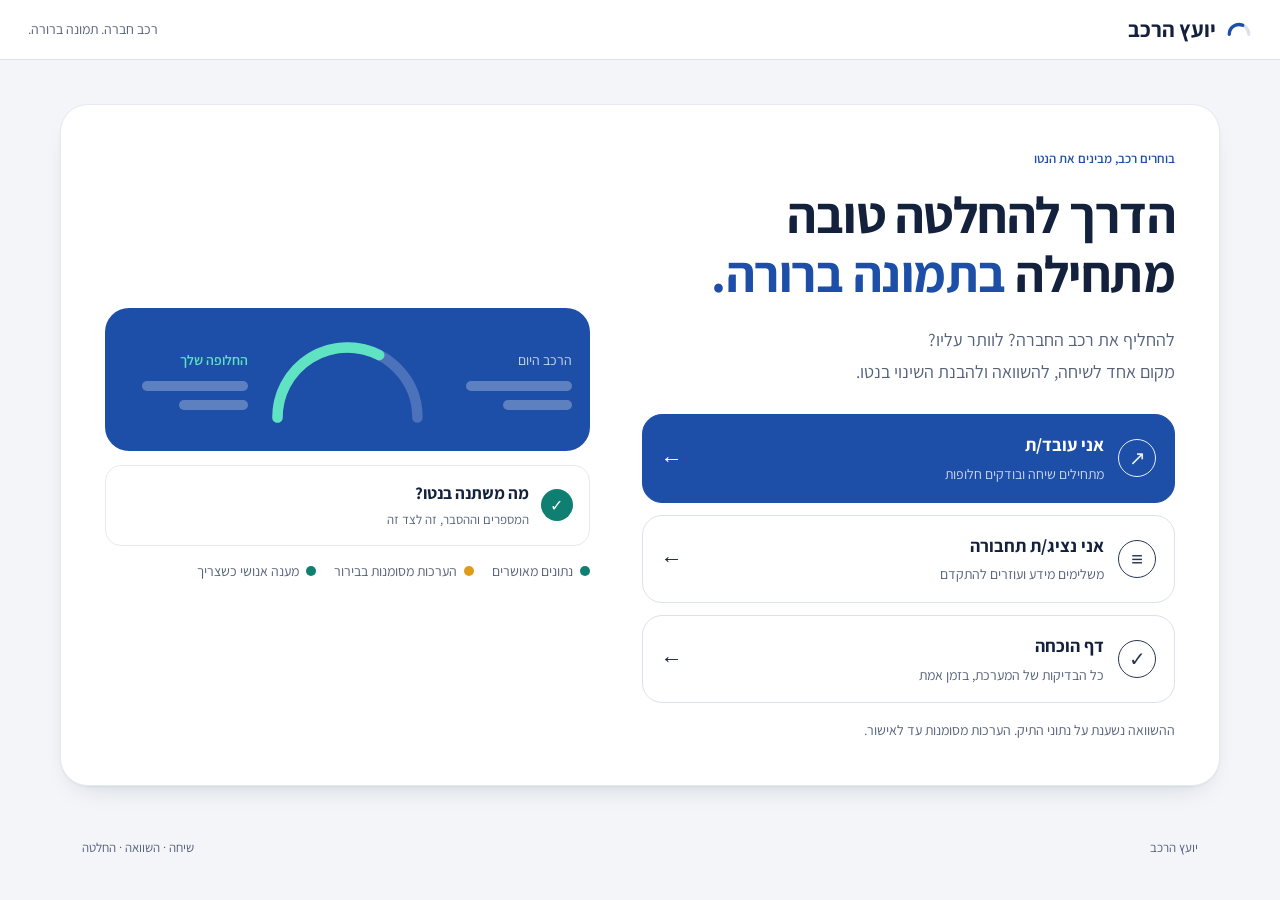
==== commit ca17d026: "UI: combined "trust blue" design, one theme - Assistant for text, IBM Plex Sans Hebrew 600 for numbe" ====
--- a/src/main/resources/static/index.html
+++ b/src/main/resources/static/index.html
@@ -6,17 +6,16 @@
   <meta name="color-scheme" content="light">
   <title>יועץ הרכב · החלטה טובה מתחילה בתמונה ברורה</title>
   <link rel="stylesheet" href="css/app.css">
-  <script src="js/theme.js"></script>
 </head>
 <body class="welcome-page">
   <a class="skip-link" href="#main">דילוג לתוכן</a>
   <header class="site-header">
-    <a class="wordmark" href="index.html">יועץ הרכב<span>סביבת ההחלטה שלך</span></a>
+    <a class="wordmark" href="index.html"><svg class="wordmark-mark" viewBox="0 0 24 24" aria-hidden="true"><path class="mark-track" d="M3 16a9 9 0 0 1 18 0"></path><path class="mark-value" d="M3 16a9 9 0 0 1 12.5-8.3"></path></svg>יועץ הרכב</a>
     <span class="header-caption">רכב חברה. תמונה ברורה.</span>
   </header>
   <main id="main" class="welcome">
     <div class="welcome-copy">
-      <span class="eyebrow"><span class="accent-line"></span>בוחרים רכב, מבינים את הנטו</span>
+      <span class="eyebrow">בוחרים רכב, מבינים את הנטו</span>
       <h1>הדרך להחלטה טובה<br>מתחילה <em>בתמונה ברורה.</em></h1>
       <p class="welcome-lead">להחליף את רכב החברה? לוותר עליו?<br>מקום אחד לשיחה, להשוואה ולהבנת השינוי בנטו.</p>
       <div class="role-links">
@@ -39,23 +38,13 @@
       <p class="quiet-note">ההשוואה נשענת על נתוני התיק. הערכות מסומנות עד לאישור.</p>
     </div>
     <div class="welcome-art" aria-hidden="true">
-      <div class="art-grid"></div>
-      <span class="art-caption">יותר בהירות. פחות סימני שאלה.</span>
-      <div class="illustration-card">
-        <span class="eyebrow">כל הנתונים, באותה תמונה</span>
-        <svg viewBox="0 0 420 175" class="car-illustration" fill="none">
-          <path d="M40 133H380" stroke="#d4deda" stroke-width="2"/>
-          <path d="M75 111L82 85C84 77 90 73 100 72L138 66L168 36C175 29 183 26 194 26H265C279 26 289 34 299 47L317 71L345 79C355 82 359 90 359 102V112H324M281 112H151M109 112H75Z" fill="#e9f1ed" stroke="#233D4D" stroke-width="3" stroke-linejoin="round"/>
-          <path d="M151 65L175 41C178 38 183 37 190 37H217V65H151ZM231 37H262C269 37 277 43 283 51L294 65H231V37Z" fill="white" stroke="#233D4D" stroke-width="2" stroke-linejoin="round"/>
-          <circle cx="131" cy="111" r="22" fill="#F5F4F0" stroke="#233D4D" stroke-width="3"/><circle cx="131" cy="111" r="9" fill="#233D4D"/>
-          <circle cx="303" cy="111" r="22" fill="#F5F4F0" stroke="#233D4D" stroke-width="3"/><circle cx="303" cy="111" r="9" fill="#233D4D"/>
-          <path d="M78 91H99M337 90H354M234 80H250" stroke="#127D72" stroke-width="3" stroke-linecap="round"/>
-        </svg>
-        <div class="art-labels"><span>הרכב היום</span><span class="art-arrow">←</span><span>החלופה שלך</span></div>
-        <div class="art-result"><span class="art-check">✓</span><div><strong>מה משתנה בנטו?</strong><small>המספרים וההסבר, זה לצד זה</small></div></div>
+      <div class="preview-cluster">
+        <div class="preview-side"><span class="preview-label">הרכב היום</span><span class="preview-line"></span><span class="preview-line short"></span></div>
+        <svg class="preview-gauge" viewBox="0 0 300 170"><path class="gauge-track" d="M30 150A120 120 0 0 1 270 150"></path><path class="gauge-value gain" d="M30 150A120 120 0 0 1 204.5 43.1"></path></svg>
+        <div class="preview-side"><span class="preview-label alt">החלופה שלך</span><span class="preview-line"></span><span class="preview-line short"></span></div>
       </div>
-      <div class="floating-note note-one"><span class="tiny-dot"></span>הערכות מסומנות בבירור</div>
-      <div class="floating-note note-two"><span>↳</span>מענה אנושי כשצריך</div>
+      <div class="art-result"><span class="art-check">✓</span><div><strong>מה משתנה בנטו?</strong><small>המספרים וההסבר, זה לצד זה</small></div></div>
+      <div class="preview-lights"><span><span class="light-dot ok"></span>נתונים מאושרים</span><span><span class="light-dot wait"></span>הערכות מסומנות בבירור</span><span><span class="light-dot ok"></span>מענה אנושי כשצריך</span></div>
     </div>
   </main>
   <footer class="welcome-footer"><span>יועץ הרכב</span><span>שיחה · השוואה · החלטה</span></footer>
--- a/src/main/resources/static/css/app.css
+++ b/src/main/resources/static/css/app.css
@@ -1,163 +1,119 @@
-/* Company-car advisor: one stylesheet, three themes (paper, sea, night). Tokens first, then components. */
-@font-face{font-family:"IBM Plex Sans Hebrew";src:url(../assets/fonts/plex-hebrew-400.woff2) format("woff2");font-weight:400;font-display:swap;unicode-range:U+0307-0308, U+0590-05FF, U+200C-2010, U+20AA, U+25CC, U+FB1D-FB4F}
-@font-face{font-family:"IBM Plex Sans Hebrew";src:url(../assets/fonts/plex-latin-400.woff2) format("woff2");font-weight:400;font-display:swap;unicode-range:U+0000-00FF, U+0131, U+0152-0153, U+02BB-02BC, U+02C6, U+02DA, U+02DC, U+0304, U+0308, U+0329, U+2000-206F, U+20AC, U+2122, U+2191, U+2193, U+2212, U+2215, U+FEFF, U+FFFD}
+/* Company-car advisor: one theme (trust blue). Assistant for text, IBM Plex Sans Hebrew for numbers. */
+@font-face{font-family:"Assistant";src:url(../assets/fonts/assistant-hebrew.woff2) format("woff2");font-weight:400 800;font-display:swap;unicode-range:U+0307-0308, U+0590-05FF, U+200C-2010, U+20AA, U+25CC, U+FB1D-FB4F}
+@font-face{font-family:"Assistant";src:url(../assets/fonts/assistant-latin.woff2) format("woff2");font-weight:400 800;font-display:swap;unicode-range:U+0000-00FF, U+0131, U+0152-0153, U+02BB-02BC, U+02C6, U+02DA, U+02DC, U+0304, U+0308, U+0329, U+2000-206F, U+20AC, U+2122, U+2191, U+2193, U+2212, U+2215, U+FEFF, U+FFFD}
 @font-face{font-family:"IBM Plex Sans Hebrew";src:url(../assets/fonts/plex-hebrew-500.woff2) format("woff2");font-weight:500;font-display:swap;unicode-range:U+0307-0308, U+0590-05FF, U+200C-2010, U+20AA, U+25CC, U+FB1D-FB4F}
 @font-face{font-family:"IBM Plex Sans Hebrew";src:url(../assets/fonts/plex-latin-500.woff2) format("woff2");font-weight:500;font-display:swap;unicode-range:U+0000-00FF, U+0131, U+0152-0153, U+02BB-02BC, U+02C6, U+02DA, U+02DC, U+0304, U+0308, U+0329, U+2000-206F, U+20AC, U+2122, U+2191, U+2193, U+2212, U+2215, U+FEFF, U+FFFD}
 @font-face{font-family:"IBM Plex Sans Hebrew";src:url(../assets/fonts/plex-hebrew-600.woff2) format("woff2");font-weight:600;font-display:swap;unicode-range:U+0307-0308, U+0590-05FF, U+200C-2010, U+20AA, U+25CC, U+FB1D-FB4F}
 @font-face{font-family:"IBM Plex Sans Hebrew";src:url(../assets/fonts/plex-latin-600.woff2) format("woff2");font-weight:600;font-display:swap;unicode-range:U+0000-00FF, U+0131, U+0152-0153, U+02BB-02BC, U+02C6, U+02DA, U+02DC, U+0304, U+0308, U+0329, U+2000-206F, U+20AC, U+2122, U+2191, U+2193, U+2212, U+2215, U+FEFF, U+FFFD}
-@font-face{font-family:"IBM Plex Sans Hebrew";src:url(../assets/fonts/plex-hebrew-700.woff2) format("woff2");font-weight:700;font-display:swap;unicode-range:U+0307-0308, U+0590-05FF, U+200C-2010, U+20AA, U+25CC, U+FB1D-FB4F}
-@font-face{font-family:"IBM Plex Sans Hebrew";src:url(../assets/fonts/plex-latin-700.woff2) format("woff2");font-weight:700;font-display:swap;unicode-range:U+0000-00FF, U+0131, U+0152-0153, U+02BB-02BC, U+02C6, U+02DA, U+02DC, U+0304, U+0308, U+0329, U+2000-206F, U+20AC, U+2122, U+2191, U+2193, U+2212, U+2215, U+FEFF, U+FFFD}
-@font-face{font-family:"Frank Ruhl Libre";src:url(../assets/fonts/frank-hebrew-500-900.woff2) format("woff2");font-weight:500 900;font-display:swap;unicode-range:U+0307-0308, U+0590-05FF, U+200C-2010, U+20AA, U+25CC, U+FB1D-FB4F}
-@font-face{font-family:"Frank Ruhl Libre";src:url(../assets/fonts/frank-latin-500-900.woff2) format("woff2");font-weight:500 900;font-display:swap;unicode-range:U+0000-00FF, U+0131, U+0152-0153, U+02BB-02BC, U+02C6, U+02DA, U+02DC, U+0304, U+0308, U+0329, U+2000-206F, U+20AC, U+2122, U+2191, U+2193, U+2212, U+2215, U+FEFF, U+FFFD}
-@font-face{font-family:"Playpen Sans Hebrew";src:url(../assets/fonts/playpen-hebrew.woff2) format("woff2");font-weight:400 700;font-display:swap;unicode-range:U+0307-0308, U+0590-05FF, U+200C-2010, U+20AA, U+25CC, U+FB1D-FB4F}
-
-/* ================= 1. Tokens ================= */
+
+/* ================= 1. Tokens: "trust blue" ================= */
 :root {
-  --font: "IBM Plex Sans Hebrew", "Segoe UI", Arial, sans-serif;
-  --font-display: "Frank Ruhl Libre", "David Libre", Georgia, serif;
-  --font-hand: "Playpen Sans Hebrew", "IBM Plex Sans Hebrew", sans-serif;
-  --num: var(--font-display);
-  --s1: 4px; --s2: 8px; --s3: 12px; --s4: 16px; --s5: 24px; --s6: 32px; --s7: 48px;
-  --r-sm: 10px; --r-md: 16px; --r-lg: 24px; --r-xl: 30px; --r-pill: 999px;
-  --focus: 3px solid var(--ink);
-}
-
-/* paper: warm, editorial (default) */
-:root, [data-theme="paper"] {
   color-scheme: light;
-  --heading: var(--font-display);
-  --bg: #F4F0E8; --surface: #FFFFFF; --surface-2: #FAF6EF;
-  --ink: #1E2B34; --muted: #5A6874; --line: #E7E0D4;
-  --coral: #D94F3D; --on-coral: #FFFFFF; --coral-soft: #FCEBE7;
-  --turq: #0E7C72; --on-turq: #FFFFFF; --turq-soft: #E2F2EF; --turq-line: #BFE0DA;
-  --sun: #E8A23C; --sun-soft: #FFF3DF; --sun-ink: #6B4A12; --sun-line: #EBD2A3;
-  --loss: #C9382B; --on-loss: #FFFFFF;
-  --field: #FFFFFF; --bubble-bot: #FAF6EF; --bubble-user: #E2F2EF;
-  --send-bg: #FFFFFF; --send-ink: #0E7C72;
-  --header-bg: rgba(244, 240, 232, .86); --scrim: rgba(30, 43, 52, .5);
-  --shadow: 0 1px 2px rgba(30, 43, 52, .06), 0 16px 32px -16px rgba(30, 43, 52, .22);
-}
-
-/* sea: cool and crisp, sans-serif headings, tighter corners */
-[data-theme="sea"] {
-  --heading: var(--font);
-  --num: var(--font);
-  --r-sm: 8px; --r-md: 12px; --r-lg: 18px; --r-xl: 22px;
-  --bg: #E8EFF3; --surface: #FFFFFF; --surface-2: #F3F7FA;
-  --ink: #0F2536; --muted: #4F667A; --line: #D2DEE6;
-  --coral: #E4573D; --coral-soft: #FDECE8;
-  --turq: #0A7B8A; --turq-soft: #DDF0F3; --turq-line: #B2DBE1;
-  --loss: #C8432B;
-  --bubble-bot: #F3F7FA; --bubble-user: #DDF0F3;
-  --send-ink: #0A7B8A;
-  --header-bg: rgba(232, 239, 243, .88); --scrim: rgba(15, 37, 54, .5);
-  --shadow: 0 1px 2px rgba(15, 37, 54, .06), 0 10px 24px -12px rgba(15, 37, 54, .2);
-}
-
-/* night: deep ink with coral and turquoise light */
-[data-theme="night"] {
-  color-scheme: dark;
-  --bg: #0D1922; --surface: #15242E; --surface-2: #1B2D39;
-  --ink: #E9F1F5; --muted: #9BB0BC; --line: #27394A;
-  --coral: #FF7A66; --on-coral: #1B0A07; --coral-soft: #3A211F;
-  --turq: #2EC4B0; --on-turq: #062A27; --turq-soft: #16393A; --turq-line: #1F5C58;
-  --sun: #F0B54A; --sun-soft: #3A2F17; --sun-ink: #F4D79A; --sun-line: #5C4A22;
-  --loss: #FF7A66; --on-loss: #1B0A07;
-  --field: #1B2D39; --bubble-bot: #1B2D39; --bubble-user: #16393A;
-  --send-bg: #0D1922; --send-ink: #2EC4B0;
-  --header-bg: rgba(13, 25, 34, .88); --scrim: rgba(0, 0, 0, .65);
-  --shadow: 0 1px 2px rgba(0, 0, 0, .4), 0 18px 36px -18px rgba(0, 0, 0, .65);
+  --font: "Assistant", "Segoe UI", Arial, sans-serif;
+  --num: "IBM Plex Sans Hebrew", "Assistant", sans-serif;
+  --bg: #F3F5F8; --surface: #FFFFFF; --surface-2: #F3F5F8;
+  --ink: #14213D; --ink-2: #33435E; --muted: #56627A; --line: #DCE2EA; --line-2: #E6EAF0;
+  --primary: #1E4FA8; --on-primary: #FFFFFF; --primary-soft: #E4ECFA; --primary-ink: #142F66; --primary-muted: #C9D6F2;
+  --mint: #5FE3C2; --on-mint: #0B2A55;
+  --gain: #0F7F72; --gain-soft: #E3F3F0;
+  --loss: #C2410C; --loss-soft: #FCEDE5;
+  --wait: #E09B1B; --wait-soft: #FFF4DE; --wait-ink: #6B4A12; --wait-light: #FFC75A;
+  --danger: #C9382B; --danger-soft: #FCECEA;
+  --r-sm: 10px; --r-md: 16px; --r-lg: 20px; --r-xl: 24px; --r-pill: 999px;
+  --shadow: 0 1px 2px rgba(20, 33, 61, .05), 0 12px 28px -16px rgba(20, 33, 61, .22);
+  --focus: 3px solid var(--primary);
 }
 
 /* ================= 2. Base ================= */
 *, *::before, *::after { box-sizing: border-box; }
 html { scroll-behavior: smooth; scroll-padding-top: 80px; }
-body { margin: 0; background: var(--bg); color: var(--ink); font: 400 15px/1.6 var(--font); -webkit-font-smoothing: antialiased; }
+body { margin: 0; background: var(--bg); color: var(--ink); font: 400 16px/1.6 var(--font); -webkit-font-smoothing: antialiased; }
 button, input, textarea, select { font: inherit; color: inherit; -webkit-tap-highlight-color: transparent; }
 button { cursor: pointer; }
 button:disabled { cursor: wait; opacity: .55; }
-a { color: var(--turq); text-decoration: none; }
+a { color: var(--primary); text-decoration: none; }
 a:hover { text-decoration: underline; }
 p, h1, h2, h3, h4 { margin: 0; }
-h1, h2, h3 { font-family: var(--heading); font-weight: 700; line-height: 1.25; letter-spacing: -.2px; }
-h2 { font-size: 24px; }
-h3 { font-size: 18px; }
-small { font-size: 12px; }
+h1, h2, h3 { font-weight: 700; line-height: 1.25; }
+h2 { font-size: 22px; }
+h3 { font-size: 19px; }
+small { font-size: 13px; }
 bdi { unicode-bidi: isolate; }
 img, svg { max-width: 100%; }
 [hidden] { display: none !important; }
 :focus-visible { outline: var(--focus); outline-offset: 3px; }
-::selection { background: var(--turq-soft); }
+::selection { background: var(--primary-soft); }
 .sr-only { position: absolute; width: 1px; height: 1px; padding: 0; margin: -1px; overflow: hidden; clip: rect(0, 0, 0, 0); white-space: nowrap; border: 0; }
 .skip-link { position: fixed; top: -80px; right: 20px; background: var(--surface); padding: 12px 20px; z-index: 200; border-radius: var(--r-sm); }
 .skip-link:focus { top: 10px; }
-.small-muted { font-size: 12px; color: var(--muted); }
-.eyebrow, .section-kicker { display: block; font-size: 12px; font-weight: 600; letter-spacing: .3px; color: var(--coral); margin-bottom: 6px; }
-.badge { display: inline-flex; align-items: center; gap: 4px; padding: 3px 10px; border: 1px solid transparent; border-radius: var(--r-pill); font-size: 12px; font-weight: 500; line-height: 1.4; white-space: nowrap; }
-.status-provided, .status-confirmed, .soft-teal { background: var(--turq-soft); color: var(--turq); border-color: var(--turq-line); }
-.status-default { background: var(--sun-soft); color: var(--sun-ink); border-color: var(--sun-line); }
+.small-muted { font-size: 13px; color: var(--muted); }
+.eyebrow, .section-kicker { display: block; font-size: 13px; font-weight: 600; color: var(--primary); margin-bottom: 6px; }
+.badge { display: inline-flex; align-items: center; gap: 4px; padding: 2px 10px; border: 1px solid transparent; border-radius: var(--r-pill); font-size: 13px; font-weight: 600; line-height: 1.5; white-space: nowrap; }
+.status-provided, .status-confirmed, .soft-teal { background: var(--gain-soft); color: var(--gain); border-color: #BFE3DC; }
+.status-default { background: var(--wait-soft); color: var(--wait-ink); border-color: #F0D9A8; }
 .status-missing, .neutral { background: var(--surface-2); color: var(--muted); border-color: var(--line); }
-.empty-state { padding: var(--s5); color: var(--muted); font-size: 14px; line-height: 1.85; }
-.empty-state strong { display: block; color: var(--ink); font-size: 17px; margin-bottom: 6px; }
-.tiny-dot { width: 7px; height: 7px; border-radius: 50%; background: var(--turq); flex: none; }
-
-/* ================= 3. Header, theme switch ================= */
-.site-header { position: sticky; top: 0; z-index: 50; display: flex; align-items: center; justify-content: space-between; gap: var(--s4); min-height: 56px; padding: 8px max(24px, calc((100vw - 1440px) / 2)); background: var(--header-bg); backdrop-filter: blur(14px); -webkit-backdrop-filter: blur(14px); border-bottom: 1px solid var(--line); }
-.wordmark { display: inline-flex; align-items: center; font: 700 22px/1 var(--heading); color: var(--ink); white-space: nowrap; }
+.empty-state { padding: 24px; color: var(--muted); font-size: 15px; line-height: 1.8; }
+.empty-state strong { display: block; color: var(--ink); font-size: 18px; margin-bottom: 6px; }
+.tiny-dot { width: 7px; height: 7px; border-radius: 50%; background: var(--primary); flex: none; }
+bdi[dir="ltr"], .readout-amount, .net-amount, .ranking-value bdi, .impact-value, .data-table td bdi, .field-value { font-variant-numeric: tabular-nums; }
+
+/* ================= 3. Header ================= */
+.site-header { position: sticky; top: 0; z-index: 50; display: flex; align-items: center; justify-content: space-between; gap: 16px; min-height: 60px; padding: 8px max(28px, calc((100vw - 1440px) / 2)); background: var(--surface); border-bottom: 1px solid var(--line); }
+.wordmark { display: inline-flex; align-items: center; gap: 10px; font-size: 22px; font-weight: 700; color: var(--ink); white-space: nowrap; }
 .wordmark:hover { text-decoration: none; }
-.wordmark::before { content: ""; width: 11px; height: 11px; border-radius: 50%; background: var(--coral); box-shadow: 15px 0 0 var(--turq); margin-inline-end: 26px; }
 .wordmark span { display: none; }
-.header-end { display: flex; align-items: center; gap: var(--s4); }
-.header-nav { display: flex; align-items: center; gap: var(--s5); font-size: 14px; font-weight: 500; }
-.header-nav a { color: var(--ink); }
-.nav-current { color: var(--turq); font-weight: 600; }
-.header-caption { font-size: 13px; color: var(--muted); }
-.mode-chip { display: inline-flex; align-items: center; gap: 7px; padding: 4px 12px; border: 1px solid var(--sun-line); border-radius: var(--r-pill); background: var(--sun-soft); color: var(--sun-ink); font-size: 12px; font-weight: 600; }
-.mode-chip::before { content: ""; width: 8px; height: 8px; border-radius: 50%; background: var(--sun); }
-.theme-switch { display: inline-flex; gap: 6px; padding: 3px; border: 1px solid var(--line); border-radius: var(--r-pill); background: var(--surface); }
-.theme-dot { width: 22px; height: 22px; padding: 0; border: 2px solid transparent; border-radius: 50%; }
-.theme-dot[aria-pressed="true"] { border-color: var(--ink); }
-.theme-dot[data-theme-name="paper"] { background: #F4F0E8; box-shadow: inset 0 0 0 1px #D8CFC0; }
-.theme-dot[data-theme-name="sea"] { background: #0A7B8A; }
-.theme-dot[data-theme-name="night"] { background: #0D1922; box-shadow: inset 0 0 0 1px #3a4f5f; }
+.wordmark-mark { width: 26px; height: 26px; flex: none; }
+.mark-track, .mark-value { fill: none; stroke-width: 3; stroke-linecap: round; }
+.mark-track { stroke: var(--line); }
+.mark-value { stroke: var(--primary); }
+.header-end { display: flex; align-items: center; gap: 18px; flex-wrap: wrap; }
+.header-nav { display: flex; align-items: center; gap: 22px; font-size: 15px; font-weight: 600; }
+.header-nav a { color: var(--muted); }
+.nav-current { color: var(--ink); border-bottom: 2px solid var(--primary); padding-bottom: 3px; }
+.header-caption { font-size: 14px; color: var(--muted); }
+.status-chip { display: inline-flex; align-items: center; gap: 8px; padding: 4px 12px; border-radius: var(--r-pill); background: var(--surface-2); color: var(--muted); font-size: 14px; font-weight: 600; }
+.status-chip::before { content: ""; width: 8px; height: 8px; border-radius: 50%; background: currentColor; }
+.status-chip[data-status="WAITING_FOR_REP"] { background: var(--wait-soft); color: var(--wait-ink); }
+.status-chip[data-status="WAITING_FOR_REP"]::before { background: var(--wait); }
+.status-chip[data-status="READY"] { background: var(--gain-soft); color: var(--gain); }
+.status-chip[data-status="COLLECTING"] { background: var(--primary-soft); color: var(--primary-ink); }
+.mode-chip { display: inline-flex; align-items: center; gap: 7px; padding: 4px 12px; border: 1px solid #F0D9A8; border-radius: var(--r-pill); background: var(--wait-soft); color: var(--wait-ink); font-size: 13px; font-weight: 600; }
+.mode-chip::before { content: ""; width: 8px; height: 8px; border-radius: 50%; background: var(--wait); }
 
 /* ================= 4. Notices, buttons, forms, dialog ================= */
-.app-main { max-width: 1440px; margin: auto; padding: var(--s4) var(--s5) var(--s5); }
-.notice { display: flex; align-items: center; gap: 14px; margin-bottom: 12px; padding: 12px 16px; border: 1px solid var(--line); border-inline-start: 4px solid var(--turq); border-radius: var(--r-md); background: var(--surface); font-size: 13px; overflow-wrap: anywhere; }
-.mock-notice { border-inline-start-color: var(--muted); font-size: 12px; }
-.warning, .pending-notice { border-color: var(--sun-line); border-inline-start-color: var(--sun); background: var(--sun-soft); color: var(--sun-ink); }
-.error-notice { border-color: var(--coral); border-inline-start-color: var(--coral); color: var(--coral); }
-.pending-notice { display: block; margin: 0; }
-.pending-notice ul { margin: 8px 0 0; padding-inline-start: 20px; }
-.panel { min-width: 0; overflow: hidden; background: var(--surface); border: 1px solid var(--line); border-radius: var(--r-lg); box-shadow: var(--shadow); }
-.panel-heading { display: flex; align-items: center; justify-content: space-between; gap: 14px; padding: var(--s5); }
-.primary-button, .secondary-button { min-height: 42px; padding: 10px 18px; border-radius: var(--r-pill); font-size: 14px; font-weight: 600; }
-.primary-button { border: 1px solid var(--coral); background: var(--coral); color: var(--on-coral); }
-.primary-button:hover { filter: brightness(.92); }
+.app-main { max-width: 1440px; margin: auto; padding: 20px 28px 24px; }
+.notice { display: flex; align-items: center; gap: 14px; margin-bottom: 12px; padding: 12px 16px; border: 1px solid var(--line); border-inline-start: 4px solid var(--primary); border-radius: var(--r-md); background: var(--surface); font-size: 15px; overflow-wrap: anywhere; }
+.mock-notice { border-inline-start-color: var(--muted); font-size: 14px; }
+.warning, .pending-notice { border-color: #F0D9A8; border-inline-start-color: var(--wait); background: var(--wait-soft); color: var(--wait-ink); }
+.error-notice { border-color: #F2C2BC; border-inline-start-color: var(--danger); background: var(--danger-soft); color: #8E2A20; }
+.panel { min-width: 0; overflow: hidden; background: var(--surface); border: 1px solid var(--line-2); border-radius: var(--r-lg); box-shadow: var(--shadow); }
+.panel-heading { display: flex; align-items: center; justify-content: space-between; gap: 14px; padding: 20px 22px 12px; }
+.primary-button, .secondary-button { min-height: 44px; padding: 10px 20px; border-radius: var(--r-pill); font-size: 15px; font-weight: 700; }
+.primary-button { border: 0; background: var(--primary); color: var(--on-primary); }
+.primary-button:hover { background: #193F86; }
 .secondary-button { border: 1px solid var(--line); background: var(--surface); }
-.text-button { padding: 4px; border: 0; background: none; color: var(--turq); font-size: 13px; text-decoration: underline; white-space: nowrap; }
-.icon-button { width: 32px; height: 32px; border: 0; border-radius: var(--r-sm); background: var(--surface-2); font-size: 22px; }
-.form-error { margin: 10px 0; color: var(--coral); font-size: 13px; }
-.form-field label { display: block; margin-bottom: 7px; font-size: 14px; font-weight: 600; }
-.form-field input, .form-field select, .form-field textarea { width: 100%; min-width: 0; padding: 10px 12px; border: 1px solid var(--line); border-radius: var(--r-sm); background: var(--field); font-size: 15px; }
+.text-button { padding: 4px; border: 0; background: none; color: var(--primary); font-size: 15px; font-weight: 600; text-decoration: underline; white-space: nowrap; }
+.icon-button { width: 36px; height: 36px; border: 0; border-radius: var(--r-sm); background: var(--surface-2); font-size: 22px; }
+.form-error { margin: 10px 0; color: var(--danger); font-size: 14px; }
+.form-field label { display: block; margin-bottom: 7px; font-size: 15px; font-weight: 700; }
+.form-field input, .form-field select, .form-field textarea { width: 100%; min-width: 0; padding: 10px 12px; border: 1px solid var(--line); border-radius: var(--r-sm); background: var(--surface); font-size: 16px; }
 .form-field textarea { min-height: 80px; resize: vertical; }
 .form-field input:read-only { background: var(--surface-2); }
-dialog { width: min(460px, calc(100vw - 30px)); padding: var(--s5); border: 1px solid var(--line); border-radius: var(--r-lg); background: var(--surface); color: var(--ink); box-shadow: 0 24px 80px rgba(0, 0, 0, .3); }
-dialog::backdrop { background: var(--scrim); }
+dialog { width: min(460px, calc(100vw - 30px)); padding: 24px; border: 1px solid var(--line); border-radius: var(--r-xl); background: var(--surface); color: var(--ink); box-shadow: 0 24px 80px rgba(20, 33, 61, .3); }
+dialog::backdrop { background: rgba(20, 33, 61, .5); }
 .dialog-heading { display: flex; align-items: center; justify-content: space-between; gap: 15px; }
 #edit-source { margin: 12px 0 22px; }
-.readonly-note { margin-top: 12px; font-size: 13px; color: var(--muted); }
-.dialog-actions { display: flex; gap: 10px; margin-top: var(--s5); }
+.readonly-note { margin-top: 12px; font-size: 14px; color: var(--muted); }
+.dialog-actions { display: flex; gap: 10px; margin-top: 24px; }
 
 /* ================= 5. Employee layout ================= */
-.employee-grid { display: grid; grid-template-columns: 420px minmax(0, 1fr); gap: var(--s5); align-items: start; }
-.decision-workspace { display: flex; flex-direction: column; gap: 20px; min-width: 0; }
-.app-footer { display: flex; justify-content: space-between; gap: 12px; margin-top: var(--s4); padding: 10px 4px; color: var(--muted); font-size: 12px; }
-/* desktop: the chat is a fixed pane that always fits the window; only the workspace scrolls */
+.employee-grid { display: grid; grid-template-columns: 380px minmax(0, 1fr); gap: 22px; align-items: start; }
+.decision-workspace { display: flex; flex-direction: column; gap: 18px; min-width: 0; }
+.app-footer { display: flex; justify-content: space-between; gap: 12px; margin-top: 14px; padding: 8px 4px; color: var(--muted); font-size: 13px; }
 @media (min-width: 1001px) and (min-height: 640px) {
   body.employee-page { display: flex; flex-direction: column; height: 100dvh; overflow: hidden; }
   body.employee-page .site-header { flex: none; }
-  body.employee-page .app-main { display: flex; flex: 1; flex-direction: column; width: 100%; min-height: 0; padding-bottom: var(--s3); }
+  body.employee-page .app-main { display: flex; flex: 1; flex-direction: column; width: 100%; min-height: 0; padding-bottom: 10px; }
   body.employee-page .app-main > * { flex: none; }
   body.employee-page .employee-grid { flex: 1; min-height: 0; align-items: stretch; }
   body.employee-page .chat-panel { position: static; height: auto; min-height: 0; }
@@ -166,269 +122,284 @@
 }
 
 /* ================= 6. Chat ================= */
-.chat-panel { position: sticky; top: 72px; display: flex; flex-direction: column; height: calc(100dvh - 92px); border: 2px solid var(--turq); border-radius: var(--r-xl); background: var(--surface); box-shadow: var(--shadow); }
-.chat-heading { display: flex; align-items: center; gap: 10px; padding: 12px 18px 8px; flex: none; }
-.chat-heading h1 { font-size: 22px; }
-.header-avatar { width: 44px; height: 44px; flex: none; border: 0; border-radius: 50%; }
-.chat-progress { flex: none; padding: 0 18px 8px; }
-progress { appearance: none; display: block; width: 100%; height: 5px; border: 0; border-radius: var(--r-pill); overflow: hidden; background: var(--line); color: var(--coral); }
-progress::-webkit-progress-bar { background: var(--line); border-radius: var(--r-pill); }
-progress::-webkit-progress-value { background: var(--coral); border-radius: var(--r-pill); }
-progress::-moz-progress-bar { background: var(--coral); border-radius: var(--r-pill); }
-.messages { flex: 1; min-height: 100px; padding: 10px 16px 14px; overflow-y: auto; overscroll-behavior: contain; scrollbar-width: thin; scrollbar-color: var(--line) transparent; }
-.message { display: flex; align-items: flex-start; gap: 10px; margin-bottom: 16px; animation: pop .22s ease-out both; }
+.chat-panel { position: sticky; top: 76px; display: flex; flex-direction: column; height: calc(100dvh - 96px); border: 1px solid var(--line-2); border-radius: var(--r-xl); background: var(--surface); box-shadow: var(--shadow); }
+.chat-heading { display: flex; align-items: center; gap: 12px; padding: 14px 18px; border-bottom: 1px solid var(--line-2); flex: none; }
+.chat-heading h1 { font-size: 19px; }
+.header-avatar { width: 40px; height: 40px; flex: none; border-radius: 50%; }
+.chat-progress { flex: none; padding: 10px 18px 0; }
+progress { appearance: none; display: block; width: 100%; height: 4px; border: 0; border-radius: var(--r-pill); overflow: hidden; background: var(--line-2); color: var(--primary); }
+progress::-webkit-progress-bar { background: var(--line-2); border-radius: var(--r-pill); }
+progress::-webkit-progress-value { background: var(--primary); border-radius: var(--r-pill); }
+progress::-moz-progress-bar { background: var(--primary); border-radius: var(--r-pill); }
+.messages { flex: 1; min-height: 100px; padding: 14px 16px; overflow-y: auto; overscroll-behavior: contain; scrollbar-width: thin; scrollbar-color: var(--line) transparent; }
+.message { display: flex; margin-bottom: 12px; animation: pop .22s ease-out both; }
 .message:last-child { margin-bottom: 0; }
-.message.employee { flex-direction: row-reverse; }
-.message-avatar { width: 40px; height: 40px; flex: none; border: 0; border-radius: 50%; }
-.message-content { flex: 1; min-width: 0; }
-.employee .message-content { flex: 0 1 auto; max-width: 82%; }
+.message-content { min-width: 0; max-width: 92%; }
+.message.employee { justify-content: flex-end; }
 .message-meta { display: none; }
-.message-text { padding: 10px 16px; border: 1px solid var(--line); border-radius: 22px; background: var(--bubble-bot); font-size: 15px; line-height: 1.75; white-space: pre-wrap; overflow-wrap: anywhere; }
-.employee .message-text { border-color: var(--turq-line); background: var(--bubble-user); }
-.system-message { margin: 18px 0; padding: 10px 12px; border-radius: var(--r-sm); background: var(--surface-2); color: var(--muted); font-size: 13px; text-align: center; overflow-wrap: anywhere; }
+/* speech bubbles: one corner cut toward the speaker */
+.message-text { display: inline-block; padding: 10px 15px; border-radius: 18px 18px 18px 6px; background: var(--surface-2); color: var(--ink); font-size: 16px; line-height: 1.65; white-space: pre-wrap; overflow-wrap: anywhere; }
+.employee .message-text { border-radius: 18px 18px 6px 18px; background: var(--primary); color: var(--on-primary); }
+.system-message { margin: 14px 0; padding: 10px 14px; border-radius: var(--r-md); background: var(--gain-soft); color: var(--gain); font-size: 14px; font-weight: 600; text-align: center; overflow-wrap: anywhere; }
 .message-choices { display: flex; flex-wrap: wrap; gap: 8px; margin-top: 10px; }
-.choice-button { max-width: 100%; min-height: 40px; padding: 8px 16px; border: 1.5px solid var(--turq); border-radius: var(--r-pill); background: var(--surface); color: var(--ink); font-size: 14px; font-weight: 500; text-align: start; overflow-wrap: anywhere; transition: background .15s, color .15s; }
-.choice-button:hover { background: var(--turq); color: var(--on-turq); }
-.choice-button:hover .vehicle-model, .choice-button:hover .vehicle-maker { color: var(--on-turq); }
+.choice-button { max-width: 100%; min-height: 44px; padding: 8px 16px; border: 1.5px solid var(--primary); border-radius: var(--r-pill); background: var(--surface); color: var(--ink); font-size: 15px; font-weight: 600; text-align: start; overflow-wrap: anywhere; transition: background .15s, color .15s; }
+.choice-button:hover { background: var(--primary); color: var(--on-primary); }
+.choice-button:hover .vehicle-model, .choice-button:hover .vehicle-maker { color: var(--on-primary); }
 .choice-button .vehicle-identity { pointer-events: none; }
 .choices-list { display: grid; grid-template-columns: repeat(2, minmax(0, 1fr)); gap: 8px; max-height: 260px; margin-top: 8px; padding: 3px; overflow-y: auto; scrollbar-width: thin; }
 .choices-list:has(.vehicle-identity) { grid-template-columns: minmax(0, 1fr); }
-.choices-list .choice-button { width: 100%; padding: 10px 12px; border-radius: 14px; font-size: 14px; line-height: 1.35; text-align: center; }
+.choices-list .choice-button { width: 100%; padding: 10px 12px; border-radius: 14px; text-align: center; line-height: 1.35; }
 .choices-list .choice-button:has(.vehicle-identity) { text-align: start; }
 .choices-search { margin-top: 12px; }
-.choices-search label { display: block; margin-bottom: 5px; color: var(--muted); font-size: 12px; }
-.choices-search input { width: 100%; min-height: 40px; padding: 8px 16px; border: 1.5px solid var(--line); border-radius: var(--r-pill); background: var(--field); font-size: 14px; }
-.choices-search input:focus { border-color: var(--turq); outline: 0; }
-.choices-empty, .choices-hint { margin-top: 9px; color: var(--muted); font-size: 12px; }
-.typing { padding: 4px 20px; color: var(--muted); font-size: 12px; }
-.typing-dots { margin-inline-end: 9px; color: var(--coral); letter-spacing: 3px; }
-.composer { flex: none; padding: 8px 14px 14px; background: var(--surface); }
-.composer-input { display: flex; align-items: center; gap: 8px; padding: 6px 6px 6px 8px; border-radius: var(--r-pill); background: var(--turq); color: var(--on-turq); }
+.choices-search label { display: block; margin-bottom: 5px; color: var(--muted); font-size: 13px; }
+.choices-search input { width: 100%; min-height: 44px; padding: 8px 16px; border: 1.5px solid var(--line); border-radius: var(--r-pill); background: var(--surface); font-size: 15px; }
+.choices-search input:focus { border-color: var(--primary); outline: 0; }
+.choices-empty, .choices-hint { margin-top: 9px; color: var(--muted); font-size: 13px; }
+.typing { display: flex; align-items: center; gap: 8px; margin: 0 16px 8px; padding: 8px 14px; border: 1px dashed #B9C7DD; border-radius: 18px; color: var(--ink-2); font-size: 15px; font-weight: 600; }
+.typing-dots { color: var(--primary); letter-spacing: 3px; animation: blink 1.2s ease-in-out infinite; }
+.composer { flex: none; padding: 8px 14px 14px; }
+.composer-input { display: flex; align-items: center; gap: 8px; padding: 6px 6px 6px 8px; border-radius: var(--r-pill); background: var(--primary); color: var(--on-primary); }
 .composer-input.multiline { border-radius: 24px; }
-.composer-input:focus-within { outline: var(--focus); outline-offset: 2px; }
-.composer textarea { display: block; width: 100%; min-width: 0; min-height: 26px; max-height: 84px; padding: 5px 12px; border: 0; outline: 0; resize: none; overflow-y: hidden; background: transparent; color: var(--on-turq); caret-color: var(--on-turq); font-size: 15px; line-height: 1.5; }
-.composer textarea::placeholder { color: var(--on-turq); opacity: 1; font-family: var(--font-hand); font-size: 16px; }
+.composer-input:focus-within { outline: 3px solid var(--primary-soft); outline-offset: 2px; }
+.composer textarea { display: block; width: 100%; min-width: 0; min-height: 26px; max-height: 84px; padding: 5px 12px; border: 0; outline: 0; resize: none; overflow-y: hidden; background: transparent; color: var(--on-primary); caret-color: var(--on-primary); font-size: 16px; line-height: 1.5; }
+.composer textarea::placeholder { color: var(--on-primary); opacity: .85; }
 .composer textarea:disabled { opacity: .6; }
-.send-button { display: grid; place-items: center; width: 38px; height: 38px; flex: none; padding: 0; border: 0; border-radius: 50%; background: var(--send-bg); color: var(--send-ink); font-size: 22px; font-weight: 700; }
-.send-button:hover { filter: brightness(.96); }
-
-/* ================= 7. Workspace: path, information bar, comparison, alternatives ================= */
-.journey-panel { padding: 26px 28px 24px; }
-.journey-panel h2 { margin: 2px 0 20px; font-size: 28px; }
+.send-button { display: grid; place-items: center; width: 42px; height: 42px; flex: none; padding: 0; border: 0; border-radius: 50%; background: var(--surface); color: var(--primary); font-size: 22px; font-weight: 700; }
+.send-button:hover { background: var(--primary-soft); }
+
+/* ================= 7. Workspace ================= */
+/* the path before the first comparison */
+.journey-panel { padding: 24px 26px; }
+.journey-panel h2 { margin: 2px 0 18px; font-size: 26px; }
 .journey-steps { display: grid; grid-template-columns: repeat(4, minmax(0, 1fr)); gap: 12px; margin: 0; padding: 0; list-style: none; }
-.journey-step { display: flex; flex-direction: column; gap: 10px; min-height: 112px; padding: 14px 14px 16px; border: 1.5px solid var(--line); border-radius: var(--r-md); background: var(--surface); }
-.step-dot { display: grid; place-items: center; width: 30px; height: 30px; border-radius: 50%; background: var(--line); color: var(--muted); font-size: 14px; font-weight: 700; }
-.step-text { display: flex; flex-direction: column; gap: 3px; min-width: 0; }
-.step-label { color: var(--muted); font-size: 13px; font-weight: 500; }
-.step-value { font-size: 15px; font-weight: 600; overflow-wrap: anywhere; }
-.journey-step.done { border-color: var(--turq-line); background: var(--turq-soft); }
-.journey-step.done .step-dot { background: var(--turq); color: var(--on-turq); }
-.journey-step.current { border-color: var(--coral); background: var(--coral-soft); }
-.journey-step.current .step-dot { background: var(--coral); color: var(--on-coral); }
-.journey-step.current .step-label { color: var(--ink); font-weight: 600; }
-.journey-note { margin-top: 16px; color: var(--muted); font-size: 13px; }
-.journey-preview { margin-top: 22px; padding: 18px; border: 1.5px dashed var(--line); border-radius: var(--r-lg); }
-.journey-preview-caption { display: block; margin-bottom: 12px; color: var(--muted); font-size: 12px; font-weight: 600; letter-spacing: .3px; }
+.journey-step { display: flex; flex-direction: column; gap: 10px; min-height: 108px; padding: 14px; border: 1.5px solid var(--line); border-radius: var(--r-md); background: var(--surface); }
+.step-dot { display: grid; place-items: center; width: 30px; height: 30px; border-radius: 50%; background: var(--line-2); color: var(--muted); font-family: var(--num); font-size: 14px; font-weight: 600; }
+.step-text { display: flex; flex-direction: column; gap: 2px; min-width: 0; }
+.step-label { color: var(--muted); font-size: 14px; font-weight: 600; }
+.step-value { font-size: 16px; font-weight: 700; overflow-wrap: anywhere; }
+.journey-step.done { border-color: #BFE3DC; background: var(--gain-soft); }
+.journey-step.done .step-dot { background: var(--gain); color: #fff; }
+.journey-step.current { border-color: var(--primary); background: var(--primary-soft); }
+.journey-step.current .step-dot { background: var(--primary); color: #fff; }
+.journey-step.current .step-label { color: var(--primary-ink); }
+.journey-note { margin-top: 14px; color: var(--muted); font-size: 14px; }
+.journey-preview { margin-top: 20px; padding: 16px; border: 1.5px dashed var(--line); border-radius: var(--r-lg); }
+.journey-preview-caption { display: block; margin-bottom: 10px; color: var(--muted); font-size: 13px; font-weight: 600; }
 .ghost-pair { display: grid; grid-template-columns: 1fr 1fr; gap: 12px; }
 .ghost-card { display: flex; flex-direction: column; gap: 9px; padding: 14px; border-radius: var(--r-md); background: var(--surface-2); }
 .ghost-bar { display: block; height: 9px; border-radius: var(--r-pill); background: var(--line); }
 .ghost-bar.short { width: 40%; }
 .ghost-bar.long { width: 80%; }
 .ghost-big { display: block; height: 22px; width: 55%; border-radius: var(--r-sm); background: var(--line); }
-.ghost-result { margin-top: 12px; height: 52px; border-radius: var(--r-md); background: var(--turq-soft); }
-
+.ghost-result { margin-top: 12px; height: 52px; border-radius: var(--r-md); background: var(--primary-soft); }
+
+/* the blue cluster: today | gauge | alternative | lights */
+.comparison-panel { display: block; animation: reveal 200ms ease-out; }
+#comparison { display: flex; flex-direction: column; gap: 18px; }
+.cluster { display: grid; grid-template-columns: minmax(0, 1fr) minmax(0, 1.5fr) minmax(0, 1fr) minmax(0, .9fr); overflow: hidden; border-radius: var(--r-xl); background: var(--primary); color: var(--on-primary); box-shadow: var(--shadow); }
+.cluster > * { padding: 18px 20px; border-inline-start: 1px solid rgba(255, 255, 255, .18); }
+.cluster > :first-child { border-inline-start: 0; }
+.readout { display: flex; flex-direction: column; align-items: flex-start; gap: 3px; min-width: 0; }
+.readout-head { display: flex; align-items: center; justify-content: space-between; gap: 8px; width: 100%; }
+.readout-title { font-size: 14px; color: var(--primary-muted); }
+.readout.alternative .readout-title { color: var(--mint); font-weight: 600; }
+.readout-brand { font-size: 19px; font-weight: 700; }
+.readout-model { font-size: 14px; color: var(--primary-muted); overflow-wrap: anywhere; }
+.readout-amount { margin-top: 8px; font: 600 30px/1.15 var(--num); white-space: nowrap; }
+.readout-unit { font-size: 13px; color: var(--primary-muted); }
+.readout .vehicle-logo { width: 32px; height: 32px; padding: 3px; border: 0; }
+.readout .drive-badge { margin-top: 4px; background: transparent; color: var(--on-primary); border: 1px solid rgba(255, 255, 255, .45); }
+.readout .drive-badge.electric { background: var(--mint); color: var(--on-mint); border-color: var(--mint); }
+.readout .model-link { color: var(--primary-muted); }
+.readout .badge.status-default { margin-top: 4px; }
+.cluster-gauge { display: flex; flex-direction: column; align-items: center; justify-content: center; gap: 2px; background: rgba(255, 255, 255, .06); }
+.gauge { width: 100%; max-width: 250px; }
+.gauge-track { fill: none; stroke: rgba(255, 255, 255, .2); stroke-width: 18; stroke-linecap: round; }
+.gauge-value { fill: none; stroke-width: 18; stroke-linecap: round; }
+.gauge-value.gain { stroke: var(--mint); }
+.gauge-value.loss { stroke: #FFB38A; }
+.gauge-number { fill: #fff; font: 600 46px var(--num); }
+.gauge-caption { font-size: 14px; color: var(--primary-muted); text-align: center; }
+.cluster-lights { display: flex; flex-direction: column; gap: 10px; font-size: 15px; }
+.status-light { display: flex; align-items: center; gap: 8px; }
+.light-dot { width: 10px; height: 10px; flex: none; border-radius: 50%; }
+.light-dot.ok { background: var(--mint); }
+.light-dot.wait { background: var(--wait-light); }
+.blocked-card { padding: 22px 24px; display: flex; flex-direction: column; gap: 8px; border-inline-start: 4px solid var(--danger); }
+
+/* why the net changes, and what the assistant did */
+.insight-grid { display: grid; grid-template-columns: repeat(2, minmax(0, 1fr)); gap: 18px; }
+.insight-card { padding: 20px 22px; display: flex; flex-direction: column; gap: 14px; }
+.explanation { color: var(--ink-2); font-size: 15px; line-height: 1.7; overflow-wrap: anywhere; }
+.impact-chart { display: grid; gap: 12px; }
+.impact-row { display: grid; grid-template-columns: minmax(96px, .9fr) 2fr minmax(76px, auto); align-items: center; gap: 12px; font-size: 15px; }
+.impact-label { font-weight: 600; }
+.impact-track { position: relative; height: 10px; border-radius: var(--r-pill); background: var(--line-2); }
+.impact-track::after { content: ""; position: absolute; inset-block: -3px; inset-inline-start: 50%; width: 2px; background: var(--muted); opacity: .4; }
+.impact-bar { position: absolute; inset-block: 0; border-radius: var(--r-pill); }
+.impact-bar.gain { inset-inline-start: 50%; background: var(--gain); }
+.impact-bar.loss { inset-inline-end: 50%; background: var(--loss); }
+.impact-value { font: 600 15px var(--num); text-align: end; }
+.activity-list { display: flex; flex-direction: column; gap: 11px; margin: 0; padding: 0; list-style: none; font-size: 15px; }
+.activity-step { display: flex; gap: 10px; align-items: flex-start; }
+.activity-mark { display: grid; place-items: center; width: 22px; height: 22px; flex: none; border-radius: 50%; font-size: 12px; font-weight: 700; }
+.activity-step.done .activity-mark { background: var(--gain); color: #fff; }
+.activity-step.wait .activity-mark { background: var(--wait); color: #3D2A00; }
+.breakdown { padding: 14px 20px; }
+.breakdown summary { font-size: 16px; font-weight: 700; cursor: pointer; }
+.breakdown .table-wrapper { margin-top: 12px; }
+.table-wrapper { max-width: 100%; overflow-x: auto; }
+.data-table { width: 100%; border-collapse: collapse; font-size: 15px; text-align: start; }
+.data-table th { padding: 10px 0; border-bottom: 2px solid var(--line); color: var(--muted); font-size: 13px; font-weight: 600; text-align: start; }
+.data-table td { padding: 11px 0; border-bottom: 1px solid var(--line-2); vertical-align: top; }
+.data-table td bdi { font-family: var(--num); font-weight: 500; }
+.data-table th:not(:first-child), .data-table td:not(:first-child) { padding-inline-start: 10px; white-space: nowrap; }
+.impact { font-weight: 700; }
+.rules-note { margin-top: 12px; color: var(--muted); font-size: 13px; }
+.model-link { display: inline-block; margin-top: 6px; font-size: 13px; }
+
+/* alternatives */
+.ranking-list { display: grid; gap: 10px; margin: 0; padding: 0 20px 18px; list-style: none; }
+.ranking-row { display: flex; align-items: center; gap: 14px; padding: 12px 14px; border: 1.5px solid var(--line-2); border-radius: var(--r-md); background: var(--surface); }
+.ranking-row:hover { border-color: var(--primary); }
+.ranking-info { flex: 1; min-width: 0; display: flex; flex-direction: column; gap: 4px; }
+.ranking-info small { display: block; color: var(--muted); font-size: 13px; }
+.ranking-info .badge { align-self: flex-start; }
+.ranking-value { text-align: end; white-space: nowrap; }
+.ranking-value bdi { display: block; font: 600 20px/1.3 var(--num); }
+.ranking-value small { display: block; color: var(--muted); font-size: 13px; }
+.compare-button { min-height: 40px; padding: 6px 18px; border: 1.5px solid var(--primary); border-radius: var(--r-pill); background: var(--surface); color: var(--primary); font-size: 15px; font-weight: 700; }
+.compare-button:hover { background: var(--primary); color: var(--on-primary); }
+
+/* the information bar */
 .profile-panel { border-radius: var(--r-md); }
-.profile-toggle { display: flex; align-items: center; gap: 10px; width: 100%; padding: 12px 18px; border: 0; border-radius: var(--r-md); background: transparent; font-size: 15px; font-weight: 600; text-align: start; }
+.profile-toggle { display: flex; align-items: center; gap: 10px; width: 100%; padding: 12px 18px; border: 0; border-radius: var(--r-md); background: transparent; font-size: 16px; font-weight: 700; text-align: start; }
 .profile-toggle:hover { background: var(--surface-2); }
-.profile-toggle .badge { font-weight: 500; }
 .profile-toggle .chevron { margin-inline-start: auto; color: var(--muted); font-size: 18px; transition: transform .2s; }
 .profile-toggle[aria-expanded="true"] .chevron { transform: rotate(180deg); }
 #profile-content { padding-bottom: 6px; }
-.profile-hint { padding: 0 18px 8px; color: var(--muted); font-size: 13px; }
+.profile-hint { padding: 0 18px 8px; color: var(--muted); font-size: 14px; }
 .profile-grid { display: grid; padding: 0 18px 6px; }
-.profile-field { display: grid; grid-template-columns: minmax(0, 1fr) minmax(0, 1.1fr); align-items: center; gap: 14px; width: 100%; min-width: 0; padding: 11px 3px; border: 0; border-top: 1px solid var(--line); border-radius: var(--r-sm); background: var(--surface); text-align: start; }
+.profile-field { display: grid; grid-template-columns: minmax(0, 1fr) minmax(0, 1.1fr); align-items: center; gap: 14px; width: 100%; min-width: 0; padding: 11px 3px; border: 0; border-top: 1px solid var(--line-2); border-radius: var(--r-sm); background: var(--surface); text-align: start; }
 .profile-field:hover { background: var(--surface-2); }
-.field-heading { display: flex; align-items: center; justify-content: space-between; gap: 10px; min-width: 0; color: var(--muted); font-size: 13px; }
-.field-value { display: block; min-width: 0; font-size: 15px; font-weight: 600; text-align: end; overflow-wrap: anywhere; }
+.field-heading { display: flex; align-items: center; justify-content: space-between; gap: 10px; min-width: 0; color: var(--muted); font-size: 14px; }
+.field-value { display: block; min-width: 0; font-size: 16px; font-weight: 700; text-align: end; overflow-wrap: anywhere; }
 .missing-value { color: var(--muted); font-weight: 400; }
 
-.comparison-panel, .ranking-panel { animation: reveal 200ms ease-out; }
-.comparison-content { padding: 0 24px 24px; }
-.net-pair { display: grid; grid-template-columns: minmax(0, 1fr) 16px minmax(0, 1fr); align-items: center; gap: 10px; margin-bottom: 18px; }
-.net-card { min-width: 0; padding: 17px 16px; border: 1.5px solid var(--line); border-radius: var(--r-lg); background: var(--surface); }
-.alternative-net { border-color: var(--turq); }
-.net-label { display: inline-block; margin-bottom: 6px; padding: 2px 12px; border-radius: var(--r-pill); background: var(--ink); color: var(--bg); font-size: 12px; font-weight: 600; }
-.alternative-net .net-label { background: var(--turq); color: var(--on-turq); }
-.net-amount { display: block; margin-top: 15px; font: 800 34px/1.25 var(--num); letter-spacing: -.3px; white-space: nowrap; }
-.net-unit { margin-top: 3px; color: var(--muted); font-size: 12px; }
-.pair-arrow { color: var(--coral); font-size: 22px; font-weight: 700; }
-.difference-card { display: flex; align-items: center; justify-content: space-between; gap: 15px; margin-bottom: 23px; padding: 18px 24px; border: 0; border-radius: var(--r-lg); background: var(--turq); color: var(--on-turq); }
-.difference-card.loss { background: var(--loss); color: var(--on-loss); }
-.difference-card.none { background: var(--ink); color: var(--bg); }
-.difference-label { display: block; font-size: 16px; font-weight: 700; }
-.difference-subtitle { display: block; margin-top: 4px; font-size: 12px; opacity: .85; }
-.difference-amount { font: 800 46px/1.2 var(--num); letter-spacing: -.3px; white-space: nowrap; }
-.factors-heading { margin-bottom: 9px; font-size: 16px; }
-.impact-chart { display: grid; gap: 11px; margin: 0 0 20px; }
-.impact-row { display: grid; grid-template-columns: minmax(96px, .9fr) 2fr minmax(72px, auto); align-items: center; gap: 12px; font-size: 13px; }
-.impact-label { font-weight: 500; }
-.impact-track { position: relative; height: 16px; border-radius: var(--r-pill); background: var(--surface-2); box-shadow: inset 0 0 0 1px var(--line); }
-.impact-track::after { content: ""; position: absolute; inset-block: -3px; inset-inline-start: 50%; width: 2px; background: var(--muted); opacity: .5; }
-.impact-bar { position: absolute; inset-block: 0; border-radius: var(--r-pill); }
-.impact-bar.gain { inset-inline-start: 50%; background: var(--turq); }
-.impact-bar.loss { inset-inline-end: 50%; background: var(--loss); }
-.impact-value { font-weight: 700; text-align: end; }
-.table-wrapper { max-width: 100%; overflow-x: auto; }
-.data-table { width: 100%; border-collapse: collapse; font-size: 13px; text-align: start; }
-.data-table th { padding: 10px 0; border-bottom: 2px solid var(--line); color: var(--muted); font-size: 12px; font-weight: 500; text-align: start; }
-.data-table td { padding: 12px 0; border-bottom: 1px solid var(--line); vertical-align: top; }
-.data-table th:not(:first-child), .data-table td:not(:first-child) { padding-inline-start: 10px; white-space: nowrap; }
-.impact { font-weight: 700; }
-.explanation { margin: 16px 0; color: var(--muted); font-size: 14px; line-height: 1.85; overflow-wrap: anywhere; }
-.estimate-note { display: flex; flex-wrap: wrap; align-items: center; gap: 8px; margin: 8px 0; padding: 9px 14px; border-radius: var(--r-md); background: var(--sun-soft); color: var(--sun-ink); font-size: 12px; animation: pop .22s ease-out both; }
-.breakdown { margin-top: 18px; padding-top: 15px; border-top: 1px solid var(--line); }
-.breakdown summary { font-size: 14px; font-weight: 600; cursor: pointer; }
-.breakdown .table-wrapper { margin-top: 12px; }
-.rules-note { margin-top: 15px; color: var(--muted); font-size: 12px; }
-
-.ranking-list { display: grid; gap: 10px; margin: 0; padding: 0 20px 16px; list-style: none; }
-.ranking-row { display: flex; align-items: center; gap: 14px; padding: 14px 16px; border: 1.5px solid var(--line); border-radius: var(--r-md); background: var(--surface); }
-.ranking-row:hover { border-color: var(--turq); }
-.ranking-info { flex: 1; min-width: 0; }
-.ranking-info small { display: block; margin-top: 5px; color: var(--muted); font-size: 12px; }
-.ranking-info > .badge { margin-top: 7px; }
-.ranking-value { font: 800 20px/1.3 var(--num); text-align: end; white-space: nowrap; }
-.ranking-value small { display: block; color: var(--muted); font: 400 12px var(--font); }
-.compare-button { padding: 8px 18px; border: 1.5px solid var(--turq); border-radius: var(--r-pill); background: var(--surface); color: var(--turq); font-size: 13px; font-weight: 600; }
-.compare-button:hover { background: var(--turq); color: var(--on-turq); }
-
-/* vehicles */
-.vehicle-identity { position: relative; display: flex; align-items: center; gap: 10px; min-width: 0; }
-.net-card .vehicle-identity { flex-direction: column; align-items: flex-start; gap: 3px; }
-.vehicle-icon { width: 90px; height: 48px; flex: none; color: var(--muted); }
-.vehicle-copy { display: flex; flex-direction: column; align-items: flex-start; gap: 3px; min-width: 0; }
-.vehicle-maker { font-size: 20px; font-weight: 700; line-height: 1.3; overflow-wrap: anywhere; }
-.vehicle-model { color: var(--muted); font-size: 13px; overflow-wrap: anywhere; }
-.drive-badge { margin-top: 4px; padding: 2px 10px; background: var(--surface-2); color: var(--muted); font-size: 12px; border-radius: var(--r-pill); }
-.drive-badge.electric { background: var(--turq-soft); color: var(--turq); }
-.compact .vehicle-maker { font-size: 16px; }
-.compact .vehicle-model { font-size: 12px; }
-.choice-button .vehicle-maker { font-size: 14px; }
-.vehicle-logo { width: 44px; height: 44px; flex: none; padding: 5px; border: 1.5px solid var(--line); border-radius: 50%; background: #fff; object-fit: contain; }
-.compact .vehicle-logo, .choice-button .vehicle-logo { width: 36px; height: 36px; padding: 4px; }
-.net-card .vehicle-logo { width: 56px; height: 56px; padding: 6px; }
-.vehicle-identity .vehicle-logo.on-art { position: absolute; inset-block-start: 0; inset-inline-end: 0; }
-.vehicle-art { display: block; width: 100%; max-width: 150px; height: auto; margin-bottom: 6px; }
-.vehicle-art .body { fill: var(--car, var(--turq)); }
-.vehicle-art .glass { fill: #fff; opacity: .85; }
-.vehicle-art .tyre { fill: var(--ink); }
-.vehicle-art .hub { fill: var(--surface); }
-.vehicle-art.drive-electric { --car: var(--turq); }
-.vehicle-art.drive-hybrid { --car: var(--sun); }
-.vehicle-art.drive-petrol { --car: var(--coral); }
-.vehicle-art.drive-none { --car: var(--muted); }
-.model-link { display: inline-block; margin-top: 8px; color: var(--turq); font-size: 12px; }
-
-/* highlight when a value changes */
-@keyframes highlight { 0%, 50% { background: var(--turq-soft); box-shadow: inset 0 0 0 1px var(--turq-line); } 100% { } }
+/* vehicles: logo tile + words, no drawings */
+.vehicle-identity { display: flex; align-items: center; gap: 10px; min-width: 0; }
+.vehicle-logo { display: grid; place-items: center; width: 40px; height: 40px; flex: none; padding: 4px; border: 1.5px solid var(--line); border-radius: 50%; background: #fff; object-fit: contain; color: var(--muted); font-weight: 700; }
+.vehicle-logo.no-car svg { width: 22px; height: 22px; }
+.vehicle-copy { display: flex; flex-direction: column; align-items: flex-start; gap: 2px; min-width: 0; }
+.vehicle-maker { font-size: 17px; font-weight: 700; line-height: 1.3; overflow-wrap: break-word; }
+.vehicle-model { color: var(--muted); font-size: 14px; overflow-wrap: break-word; }
+.compact .vehicle-logo { width: 34px; height: 34px; padding: 3px; }
+.compact .vehicle-maker { font-size: 15px; }
+.compact .vehicle-model { font-size: 13px; }
+.drive-badge { margin-top: 2px; padding: 1px 10px; background: var(--surface-2); color: var(--muted); font-size: 13px; }
+.drive-badge.electric { background: var(--gain-soft); color: var(--gain); }
+.bolt-icon { width: 12px; height: 12px; }
+
+/* motion */
+@keyframes highlight { 0%, 50% { box-shadow: 0 0 0 3px var(--mint); } 100% { } }
 .changed { animation: highlight 2s ease-out; }
 @keyframes reveal { from { opacity: 0; transform: translateY(8px); } to { opacity: 1; transform: none; } }
-@keyframes pop { from { opacity: 0; transform: translateY(8px) scale(.98); } to { opacity: 1; transform: none; } }
+@keyframes pop { from { opacity: 0; transform: translateY(6px); } to { opacity: 1; transform: none; } }
+@keyframes blink { 0%, 100% { opacity: .35; } 50% { opacity: 1; } }
 
 /* phone bar with the result */
 .mobile-comparison { display: none; }
-.mobile-comparison:not([hidden]) { position: fixed; z-index: 45; right: 14px; left: 14px; bottom: 12px; display: flex; align-items: center; justify-content: space-between; gap: 12px; padding: 12px 16px; border: 0; border-radius: var(--r-lg); background: var(--turq); color: var(--on-turq); box-shadow: 0 8px 28px rgba(0, 0, 0, .28); text-align: start; }
-.mobile-comparison.loss { background: var(--loss); color: var(--on-loss); }
-.mobile-comparison.none { background: var(--ink); color: var(--bg); }
+.mobile-comparison:not([hidden]) { position: fixed; z-index: 45; right: 14px; left: 14px; bottom: 12px; display: flex; align-items: center; justify-content: space-between; gap: 12px; padding: 12px 16px; border: 0; border-radius: var(--r-lg); background: var(--primary); color: var(--on-primary); box-shadow: 0 8px 28px rgba(20, 33, 61, .3); text-align: start; }
+.mobile-comparison.loss { background: var(--loss); }
+.mobile-comparison.none { background: var(--ink); }
 .mobile-comparison.bar-off:not([hidden]) { display: none; }
-.mobile-comparison strong { display: block; font-size: 14px; }
-.mobile-comparison small { display: block; font-size: 12px; opacity: .85; }
-.mobile-comparison bdi { font: 800 26px/1.1 var(--num); white-space: nowrap; }
+.mobile-comparison strong { display: block; font-size: 15px; }
+.mobile-comparison small { display: block; font-size: 13px; opacity: .85; }
+.mobile-comparison bdi { font: 600 26px/1.1 var(--num); white-space: nowrap; }
 
 /* ================= 8. Rep screen ================= */
-.page-intro { display: flex; align-items: center; justify-content: space-between; gap: 20px; margin-bottom: var(--s5); padding: var(--s5); border: 1px solid var(--line); border-radius: var(--r-lg); background: var(--surface); box-shadow: var(--shadow); }
-.page-intro h1 { margin-bottom: 7px; font-size: 32px; }
-.page-intro p { color: var(--muted); font-size: 14px; }
-.rep-grid { display: grid; grid-template-columns: 280px minmax(0, 1fr); gap: var(--s5); align-items: start; }
-.rep-guide { position: sticky; top: 76px; padding: var(--s5); }
-.rep-guide h2 { margin: 15px 0 18px; font-size: 29px; }
-.rep-guide > p { color: var(--muted); font-size: 14px; }
-.guide-steps { margin: 26px 0; padding: 0; list-style: none; }
-.guide-steps li { display: flex; align-items: center; gap: 10px; margin: 15px 0; font-size: 14px; }
-.guide-steps bdi { display: grid; place-items: center; width: 28px; height: 28px; border: 1.5px solid var(--turq-line); border-radius: 50%; color: var(--turq); font-size: 13px; font-weight: 600; }
-.guide-note { margin-bottom: 20px; padding-top: 18px; border-top: 1px solid var(--line); color: var(--muted); font-size: 12px; }
-.queue-heading { display: flex; align-items: center; justify-content: space-between; gap: 12px; margin-bottom: 16px; padding: 15px 20px; border: 1px solid var(--line); border-radius: var(--r-md); background: var(--surface); }
-.queue-heading h2 { display: flex; align-items: center; gap: 10px; font-size: 22px; }
-.count-badge { padding: 2px 10px; border: 1px solid var(--line); border-radius: var(--r-pill); background: var(--surface-2); font: 500 12px var(--font); }
-.question-card { margin-bottom: 18px; padding: var(--s5); }
-.question-header { display: flex; align-items: flex-start; justify-content: space-between; gap: 15px; margin-bottom: 22px; }
-.question-card h3 { font-size: 22px; line-height: 1.5; }
-.question-employee { margin-top: 8px; color: var(--muted); font-size: 14px; }
-.question-time { display: block; margin-top: 6px; color: var(--muted); font-size: 12px; }
-.context-boxes { display: grid; grid-template-columns: 1fr 1fr; gap: 14px; margin-bottom: 22px; }
-.context-box { padding: 16px; border: 1px solid var(--line); border-radius: var(--r-md); background: var(--surface); }
-.context-box.assumption { border-color: var(--sun-line); background: var(--sun-soft); }
-.context-box h4 { margin-bottom: 9px; color: var(--muted); font-size: 13px; }
-.context-box p { font-size: 14px; line-height: 1.8; overflow-wrap: anywhere; }
+.page-intro { display: flex; align-items: center; justify-content: space-between; gap: 20px; margin-bottom: 22px; padding: 22px 24px; border: 1px solid var(--line-2); border-radius: var(--r-xl); background: var(--surface); box-shadow: var(--shadow); }
+.page-intro h1 { margin-bottom: 6px; font-size: 30px; }
+.page-intro p { color: var(--muted); font-size: 15px; }
+.rep-grid { display: grid; grid-template-columns: 280px minmax(0, 1fr); gap: 22px; align-items: start; }
+.rep-guide { position: sticky; top: 80px; padding: 22px; }
+.rep-guide h2 { margin: 12px 0 16px; font-size: 26px; }
+.rep-guide > p { color: var(--muted); font-size: 15px; }
+.guide-steps { margin: 22px 0; padding: 0; list-style: none; }
+.guide-steps li { display: flex; align-items: center; gap: 10px; margin: 14px 0; font-size: 15px; }
+.guide-steps bdi { display: grid; place-items: center; width: 28px; height: 28px; border-radius: 50%; background: var(--primary-soft); color: var(--primary); font: 600 14px var(--num); }
+.guide-note { margin-bottom: 18px; padding-top: 16px; border-top: 1px solid var(--line-2); color: var(--muted); font-size: 13px; }
+.queue-heading { display: flex; align-items: center; justify-content: space-between; gap: 12px; margin-bottom: 14px; padding: 14px 20px; border: 1px solid var(--line-2); border-radius: var(--r-md); background: var(--surface); }
+.queue-heading h2 { display: flex; align-items: center; gap: 10px; font-size: 21px; }
+.count-badge { padding: 2px 10px; border-radius: var(--r-pill); background: var(--primary); color: #fff; font: 600 13px var(--num); }
+.question-card { margin-bottom: 16px; padding: 22px; }
+.question-header { display: flex; align-items: flex-start; justify-content: space-between; gap: 15px; margin-bottom: 20px; }
+.question-card h3 { font-size: 21px; line-height: 1.5; }
+.question-employee { margin-top: 6px; color: var(--muted); font-size: 15px; }
+.question-time { display: block; margin-top: 6px; color: var(--muted); font-size: 13px; }
+.context-boxes { display: grid; grid-template-columns: 1fr 1fr; gap: 14px; margin-bottom: 20px; }
+.context-box { padding: 16px; border: 1px solid var(--line-2); border-radius: var(--r-md); background: var(--surface-2); }
+.context-box.assumption { border-color: #F0D9A8; background: var(--wait-soft); }
+.context-box h4 { margin-bottom: 8px; color: var(--muted); font-size: 14px; }
+.context-box p { font-size: 15px; line-height: 1.7; overflow-wrap: anywhere; }
 .known-item + .known-item { margin-top: 10px; }
-.known-label { display: block; color: var(--muted); font-size: 12px; }
-.suggested-answer { display: flex; align-items: center; justify-content: space-between; gap: 12px; margin-bottom: 20px; padding: 15px; border: 1.5px solid var(--turq-line); border-radius: var(--r-md); background: var(--turq-soft); font-size: 14px; }
-.suggested-answer small { display: block; margin-top: 4px; color: var(--muted); font-size: 12px; }
+.known-label { display: block; color: var(--muted); font-size: 13px; }
+.suggested-answer { display: flex; align-items: center; justify-content: space-between; gap: 12px; margin-bottom: 20px; padding: 14px 16px; border: 1.5px solid #BFE3DC; border-radius: var(--r-md); background: var(--gain-soft); font-size: 15px; }
+.suggested-answer small { display: block; margin-top: 4px; color: var(--muted); font-size: 13px; }
 .answer-fields { display: grid; grid-template-columns: 1fr 1fr; gap: 16px; }
 .note-field { grid-column: 1 / -1; }
 .answer-footer { display: flex; align-items: center; justify-content: space-between; gap: 15px; margin-top: 20px; }
-.answer-footer small { color: var(--muted); font-size: 12px; }
+.answer-footer small { color: var(--muted); font-size: 13px; }
 .question-card.stale { background: var(--surface-2); color: var(--muted); }
-.answered-section { margin-top: var(--s5); padding: 18px; border: 1px solid var(--line); border-radius: var(--r-md); background: var(--surface); }
-.answered-section > summary { font-size: 15px; font-weight: 600; cursor: pointer; }
-.answered-card { margin-top: 15px; padding: 18px; box-shadow: none; }
-.answered-card summary { display: flex; align-items: center; justify-content: space-between; gap: 12px; font-size: 14px; cursor: pointer; }
-.answer-result { margin-top: 15px; font-size: 14px; }
+.answered-section { margin-top: 22px; padding: 18px; border: 1px solid var(--line-2); border-radius: var(--r-md); background: var(--surface); }
+.answered-section > summary { font-size: 16px; font-weight: 700; cursor: pointer; }
+.answered-card { margin-top: 14px; padding: 18px; box-shadow: none; }
+.answered-card summary { display: flex; align-items: center; justify-content: space-between; gap: 12px; font-size: 15px; cursor: pointer; }
+.answer-result { margin-top: 14px; font-size: 15px; }
 .answer-result p + p { margin-top: 5px; }
 
 /* ================= 9. Landing ================= */
-.welcome { display: grid; grid-template-columns: 1.1fr 1fr; gap: 55px; align-items: center; max-width: 1160px; min-height: calc(100dvh - 250px); margin: 48px auto; padding: 44px; border: 1px solid var(--line); border-radius: var(--r-xl); background: var(--surface); box-shadow: var(--shadow); }
-.welcome h1 { margin-top: 18px; font-size: clamp(34px, 3.8vw, 52px); line-height: 1.2; letter-spacing: -1px; }
-.welcome h1 em { color: var(--coral); font-style: normal; }
-.welcome-lead { margin: 22px 0 28px; color: var(--muted); font-size: 17px; line-height: 1.9; }
+.welcome { display: grid; grid-template-columns: 1.1fr 1fr; gap: 52px; align-items: center; max-width: 1160px; min-height: calc(100dvh - 250px); margin: 44px auto; padding: 44px; border: 1px solid var(--line-2); border-radius: 28px; background: var(--surface); box-shadow: var(--shadow); }
+.welcome h1 { margin-top: 16px; font-size: clamp(36px, 4vw, 54px); line-height: 1.15; letter-spacing: -.5px; }
+.welcome h1 em { color: var(--primary); font-style: normal; }
+.welcome-lead { margin: 20px 0 26px; color: var(--muted); font-size: 18px; line-height: 1.8; }
 .role-links { display: grid; gap: 12px; }
-.role-link { display: flex; align-items: center; gap: 14px; padding: 16px 18px; border: 1.5px solid var(--line); border-radius: var(--r-md); background: var(--surface); color: var(--ink); }
-.role-link:hover { border-color: var(--turq); text-decoration: none; }
+.role-link { display: flex; align-items: center; gap: 14px; padding: 16px 18px; border: 1.5px solid var(--line); border-radius: var(--r-lg); background: var(--surface); color: var(--ink); }
+.role-link:hover { border-color: var(--primary); text-decoration: none; }
 .role-link > span:last-child { margin-inline-start: auto; font-size: 22px; }
-.role-link strong { display: block; font-size: 17px; }
-.role-link small { display: block; margin-top: 3px; color: var(--muted); font-size: 12px; }
-.primary-role { border-color: var(--coral); background: var(--coral); color: var(--on-coral); }
-.primary-role:hover { border-color: var(--coral); filter: brightness(.93); }
-.primary-role small { color: inherit; opacity: .9; }
-.role-symbol { display: grid; place-items: center; width: 36px; height: 36px; flex: none; border: 1.5px solid currentColor; border-radius: 50%; font-size: 20px; opacity: .9; }
-.quiet-note { margin-top: 18px; color: var(--muted); font-size: 12px; }
-.accent-line { display: none; }
-.welcome-art { position: relative; display: flex; align-items: center; justify-content: center; min-height: 340px; }
-.art-grid { display: none; }
-.art-caption { position: absolute; top: 0; color: var(--muted); font-size: 12px; }
-.illustration-card { width: 100%; max-width: 380px; padding: 26px; border: 1px solid var(--line); border-radius: var(--r-lg); background: #fff; color: #1E2B34; box-shadow: var(--shadow); }
-.illustration-card .eyebrow { color: #5A6874; }
-.car-illustration { display: block; width: 100%; margin: 15px 0; }
-.art-labels { display: flex; align-items: center; justify-content: space-around; gap: 12px; margin-bottom: 20px; color: #5A6874; font-size: 13px; }
-.art-arrow { font-size: 20px; }
-.art-result { display: flex; align-items: center; gap: 12px; padding: 14px; border-radius: var(--r-sm); background: #E2F2EF; }
-.art-result strong { display: block; font-size: 16px; }
-.art-result small { display: block; margin-top: 3px; color: #5A6874; font-size: 12px; }
-.art-check { display: grid; place-items: center; width: 32px; height: 32px; flex: none; border-radius: 50%; background: #0E7C72; color: #fff; }
-.floating-note { position: absolute; display: flex; align-items: center; gap: 8px; padding: 9px 12px; border: 1px solid var(--line); border-radius: var(--r-sm); background: var(--surface); box-shadow: var(--shadow); font-size: 12px; }
-.note-one { right: 0; bottom: 2px; }
-.note-two { top: 30px; left: 0; }
-.note-two > span { color: var(--coral); font-size: 23px; }
-.welcome-footer { display: flex; align-items: center; justify-content: space-between; gap: 12px; max-width: 1160px; margin: 20px auto; padding: 8px 22px; color: var(--muted); font-size: 12px; }
+.role-link strong { display: block; font-size: 18px; }
+.role-link small { display: block; margin-top: 3px; color: var(--muted); font-size: 14px; }
+.primary-role { border-color: var(--primary); background: var(--primary); color: var(--on-primary); }
+.primary-role:hover { background: #193F86; }
+.primary-role small { color: var(--primary-muted); }
+.role-symbol { display: grid; place-items: center; width: 38px; height: 38px; flex: none; border: 1.5px solid currentColor; border-radius: 50%; font-size: 20px; opacity: .9; }
+.quiet-note { margin-top: 16px; color: var(--muted); font-size: 14px; }
+/* a quiet preview of the result screen: the same blue cluster, no numbers */
+.welcome-art { display: flex; flex-direction: column; gap: 14px; }
+.preview-cluster { display: grid; grid-template-columns: 1fr 1.4fr 1fr; align-items: center; gap: 12px; padding: 22px 18px; border-radius: var(--r-xl); background: var(--primary); }
+.preview-side { display: flex; flex-direction: column; gap: 9px; }
+.preview-label { color: var(--primary-muted); font-size: 14px; }
+.preview-label.alt { color: var(--mint); font-weight: 600; }
+.preview-line { display: block; width: 85%; height: 10px; border-radius: var(--r-pill); background: rgba(255, 255, 255, .28); }
+.preview-line.short { width: 55%; }
+.preview-gauge { width: 100%; }
+.art-result { display: flex; align-items: center; gap: 12px; padding: 14px 16px; border: 1px solid var(--line-2); border-radius: var(--r-md); background: var(--surface); }
+.art-result strong { display: block; font-size: 17px; }
+.art-result small { display: block; margin-top: 3px; color: var(--muted); font-size: 13px; }
+.art-check { display: grid; place-items: center; width: 32px; height: 32px; flex: none; border-radius: 50%; background: var(--gain); color: #fff; }
+.preview-lights { display: flex; flex-wrap: wrap; gap: 8px 18px; color: var(--muted); font-size: 14px; }
+.preview-lights > span { display: inline-flex; align-items: center; gap: 7px; }
+.preview-lights .light-dot.ok { background: var(--gain); }
+.preview-lights .light-dot.wait { background: var(--wait); }
+.welcome-footer { display: flex; align-items: center; justify-content: space-between; gap: 12px; max-width: 1160px; margin: 20px auto; padding: 8px 22px; color: var(--muted); font-size: 13px; }
 
 /* ================= 10. Responsive ================= */
 @media (max-width: 1200px) {
   .app-main { padding-inline: 20px; }
-  .employee-grid { gap: 20px; }
-  .net-card { padding: 14px 12px; }
-  .net-amount { font-size: 28px; }
-  .difference-amount { font-size: 36px; }
-  .comparison-content { padding: 0 20px 20px; }
+  .employee-grid { gap: 18px; }
+  .cluster { grid-template-columns: repeat(2, minmax(0, 1fr)); }
+  .cluster > * { border-inline-start: 0; border-top: 1px solid rgba(255, 255, 255, .18); }
+  .cluster-gauge { grid-column: 1 / -1; grid-row: 1; border-top: 0; }
 }
 @media (max-width: 1000px) {
   body.employee-page { padding-bottom: 88px; }
@@ -437,43 +408,39 @@
   .messages { min-height: 160px; }
   .journey-steps { grid-template-columns: repeat(2, minmax(0, 1fr)); }
   .journey-panel { padding: 20px 18px; }
-  .journey-panel h2 { font-size: 23px; }
+  .journey-panel h2 { font-size: 22px; }
+  .insight-grid { grid-template-columns: minmax(0, 1fr); }
   .rep-grid { grid-template-columns: minmax(0, 1fr); }
   .rep-guide { position: static; }
-  .welcome { grid-template-columns: minmax(0, 1fr); gap: 32px; padding: 28px; margin: 24px auto; }
-  .welcome-art { min-height: 260px; }
+  .welcome { grid-template-columns: minmax(0, 1fr); gap: 30px; padding: 28px; margin: 22px auto; }
 }
 @media (max-width: 700px) {
-  .site-header { flex-wrap: wrap; row-gap: 6px; padding: 8px 18px; }
+  .site-header { flex-wrap: wrap; row-gap: 6px; padding: 8px 16px; }
   .wordmark { font-size: 20px; }
   .header-end { display: contents; }
-  .header-nav { gap: 13px; font-size: 13px; white-space: nowrap; }
-  .mode-chip { order: 3; flex: 1 0 100%; justify-content: center; }
-  .theme-switch { order: 4; margin-inline-start: auto; }
+  .header-nav { gap: 14px; font-size: 14px; white-space: nowrap; }
+  .status-chip, .mode-chip { order: 3; }
+  .mode-chip { flex: 1 0 100%; justify-content: center; }
   .app-main { padding: 14px 14px 24px; }
-  .panel-heading { padding: 20px 18px; }
-  .comparison-content { padding: 0 16px 20px; }
-  .net-pair { grid-template-columns: minmax(0, 1fr); }
-  .pair-arrow { transform: rotate(-90deg); text-align: center; }
-  .difference-amount { font-size: 34px; }
-  .profile-field { padding: 14px 0; gap: 10px; }
-  .vehicle-maker { font-size: 18px; }
+  .panel-heading { padding: 18px 16px 10px; }
+  .cluster > * { padding: 14px 16px; }
+  .readout-amount { font-size: 26px; }
+  .profile-field { padding: 13px 0; gap: 10px; }
   .context-boxes, .answer-fields { grid-template-columns: 1fr; }
   .ranking-row { flex-wrap: wrap; }
+  .ranking-info { flex: 1 1 100%; }
+  .ranking-value { flex: 1; text-align: start; }
   .page-intro { flex-direction: column; align-items: flex-start; }
+  .welcome { padding: 22px 18px; }
   .welcome h1 { font-size: 34px; }
-  .note-one, .note-two { display: none; }
 }
 @media (max-width: 400px) {
-  .messages { padding: 18px 12px; }
-  .message { gap: 8px; }
-  .message-avatar { width: 32px; height: 32px; }
-  .composer { padding-inline: 13px; }
+  .messages { padding: 14px 12px; }
+  .composer { padding-inline: 12px; }
   .header-nav .nav-current { display: none; }
 }
-@media (min-width: 401px) and (max-width: 1000px) { .message-avatar { width: 32px; height: 32px; } }
 @media (prefers-reduced-motion: reduce) {
   html { scroll-behavior: auto; }
-  .message, .estimate-note, .comparison-panel, .ranking-panel, .changed { animation: none; }
+  .message, .comparison-panel, .changed, .typing-dots { animation: none; }
   .choice-button, .profile-toggle .chevron { transition: none; }
 }
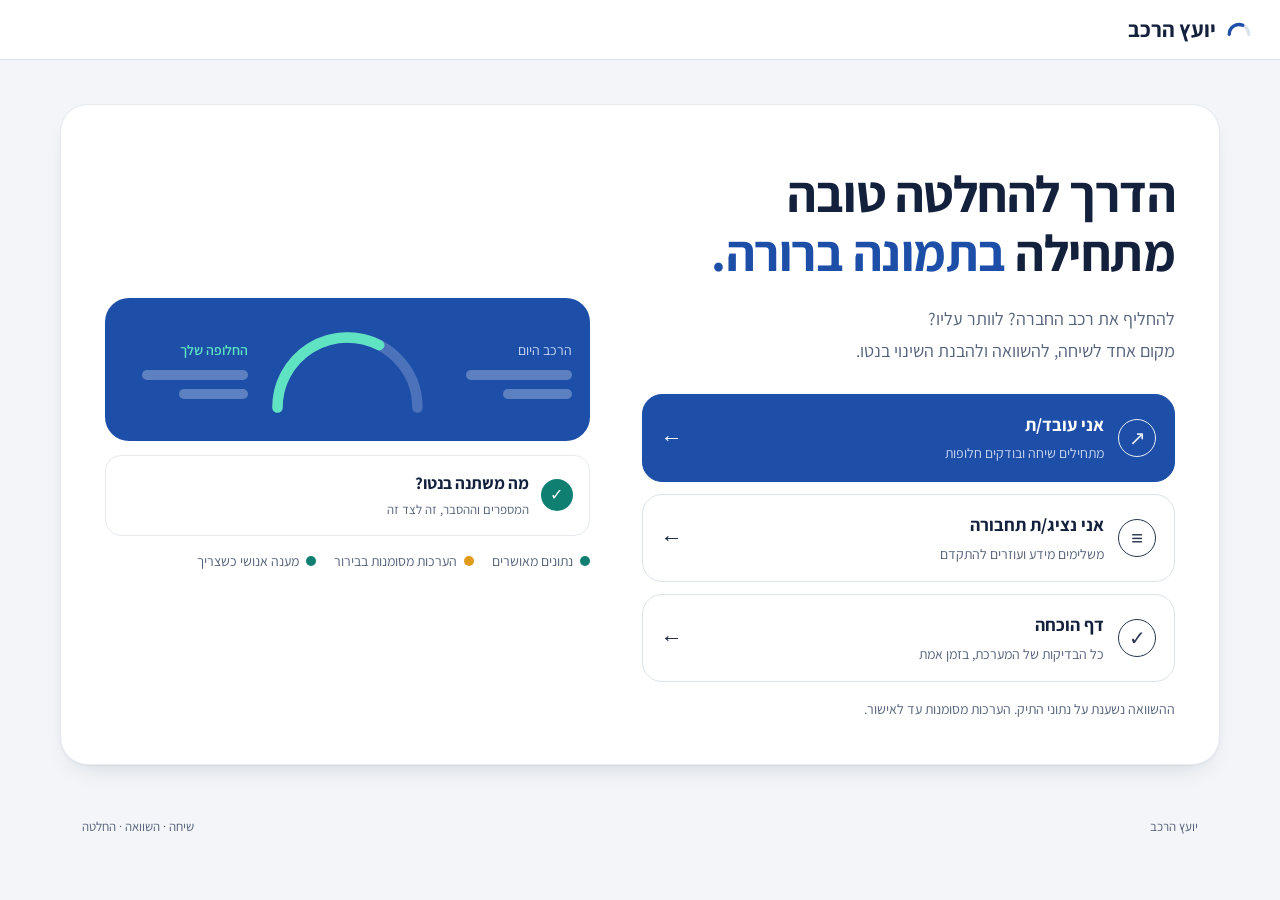
==== commit 3f7a7d3d: "Rep question on request, confirm assumed details, read a payslip - Comparing a car no longer message" ====
--- a/src/main/resources/static/index.html
+++ b/src/main/resources/static/index.html
@@ -11,11 +11,9 @@
   <a class="skip-link" href="#main">דילוג לתוכן</a>
   <header class="site-header">
     <a class="wordmark" href="index.html"><svg class="wordmark-mark" viewBox="0 0 24 24" aria-hidden="true"><path class="mark-track" d="M3 16a9 9 0 0 1 18 0"></path><path class="mark-value" d="M3 16a9 9 0 0 1 12.5-8.3"></path></svg>יועץ הרכב</a>
-    <span class="header-caption">רכב חברה. תמונה ברורה.</span>
   </header>
   <main id="main" class="welcome">
     <div class="welcome-copy">
-      <span class="eyebrow">בוחרים רכב, מבינים את הנטו</span>
       <h1>הדרך להחלטה טובה<br>מתחילה <em>בתמונה ברורה.</em></h1>
       <p class="welcome-lead">להחליף את רכב החברה? לוותר עליו?<br>מקום אחד לשיחה, להשוואה ולהבנת השינוי בנטו.</p>
       <div class="role-links">
--- a/src/main/resources/static/css/app.css
+++ b/src/main/resources/static/css/app.css
@@ -104,7 +104,18 @@
 .dialog-heading { display: flex; align-items: center; justify-content: space-between; gap: 15px; }
 #edit-source { margin: 12px 0 22px; }
 .readonly-note { margin-top: 12px; font-size: 14px; color: var(--muted); }
-.dialog-actions { display: flex; gap: 10px; margin-top: 24px; }
+.dialog-actions { display: flex; flex-wrap: wrap; gap: 10px; margin-top: 24px; }
+.dialog-lead { margin-top: 14px; font-size: 16px; line-height: 1.7; }
+.privacy-list { margin: 14px 0 10px; padding: 12px 16px 12px 12px; padding-inline-start: 30px; border-radius: var(--r-md); background: var(--surface-2); color: var(--ink-2); font-size: 15px; line-height: 1.7; }
+.payslip-reading { margin: 26px 0 8px; color: var(--primary); font-size: 17px; font-weight: 700; text-align: center; animation: blink 1.2s ease-in-out infinite; }
+.payslip-fields { display: grid; gap: 8px; margin: 12px 0; }
+.payslip-field { display: flex; align-items: center; gap: 12px; padding: 10px 12px; border: 1.5px solid var(--line-2); border-radius: var(--r-md); cursor: pointer; }
+.payslip-field:has(input:checked) { border-color: var(--primary); background: var(--primary-soft); }
+.payslip-field input { width: 18px; height: 18px; flex: none; accent-color: var(--primary); }
+.payslip-copy { display: flex; flex: 1; flex-direction: column; min-width: 0; }
+.payslip-label { font-weight: 700; }
+.payslip-copy small { color: var(--muted); font-size: 13px; }
+.payslip-value { font: 600 18px var(--num); white-space: nowrap; }
 
 /* ================= 5. Employee layout ================= */
 .employee-grid { display: grid; grid-template-columns: 380px minmax(0, 1fr); gap: 22px; align-items: start; }
@@ -146,7 +157,7 @@
 .choice-button:hover { background: var(--primary); color: var(--on-primary); }
 .choice-button:hover .vehicle-model, .choice-button:hover .vehicle-maker { color: var(--on-primary); }
 .choice-button .vehicle-identity { pointer-events: none; }
-.choices-list { display: grid; grid-template-columns: repeat(2, minmax(0, 1fr)); gap: 8px; max-height: 260px; margin-top: 8px; padding: 3px; overflow-y: auto; scrollbar-width: thin; }
+.choices-list { display: grid; grid-template-columns: repeat(2, minmax(0, 1fr)); gap: 8px; margin-top: 8px; }
 .choices-list:has(.vehicle-identity) { grid-template-columns: minmax(0, 1fr); }
 .choices-list .choice-button { width: 100%; padding: 10px 12px; border-radius: 14px; text-align: center; line-height: 1.35; }
 .choices-list .choice-button:has(.vehicle-identity) { text-align: start; }
@@ -196,7 +207,7 @@
 /* the blue cluster: today | gauge | alternative | lights */
 .comparison-panel { display: block; animation: reveal 200ms ease-out; }
 #comparison { display: flex; flex-direction: column; gap: 18px; }
-.cluster { display: grid; grid-template-columns: minmax(0, 1fr) minmax(0, 1.5fr) minmax(0, 1fr) minmax(0, .9fr); overflow: hidden; border-radius: var(--r-xl); background: var(--primary); color: var(--on-primary); box-shadow: var(--shadow); }
+.cluster { display: grid; grid-template-columns: minmax(0, 1fr) minmax(0, 1.4fr) minmax(0, 1fr); overflow: hidden; border-radius: var(--r-xl); background: var(--primary); color: var(--on-primary); box-shadow: var(--shadow); }
 .cluster > * { padding: 18px 20px; border-inline-start: 1px solid rgba(255, 255, 255, .18); }
 .cluster > :first-child { border-inline-start: 0; }
 .readout { display: flex; flex-direction: column; align-items: flex-start; gap: 3px; min-width: 0; }
@@ -220,11 +231,6 @@
 .gauge-value.loss { stroke: #FFB38A; }
 .gauge-number { fill: #fff; font: 600 46px var(--num); }
 .gauge-caption { font-size: 14px; color: var(--primary-muted); text-align: center; }
-.cluster-lights { display: flex; flex-direction: column; gap: 10px; font-size: 15px; }
-.status-light { display: flex; align-items: center; gap: 8px; }
-.light-dot { width: 10px; height: 10px; flex: none; border-radius: 50%; }
-.light-dot.ok { background: var(--mint); }
-.light-dot.wait { background: var(--wait-light); }
 .blocked-card { padding: 22px 24px; display: flex; flex-direction: column; gap: 8px; border-inline-start: 4px solid var(--danger); }
 
 /* why the net changes, and what the assistant did */
@@ -245,6 +251,10 @@
 .activity-mark { display: grid; place-items: center; width: 22px; height: 22px; flex: none; border-radius: 50%; font-size: 12px; font-weight: 700; }
 .activity-step.done .activity-mark { background: var(--gain); color: #fff; }
 .activity-step.wait .activity-mark { background: var(--wait); color: #3D2A00; }
+.step-body { display: flex; flex-direction: column; gap: 8px; min-width: 0; }
+.step-actions { display: flex; flex-wrap: wrap; gap: 8px; }
+.step-action { min-height: 36px; padding: 4px 14px; border: 1.5px solid var(--primary); border-radius: var(--r-pill); background: var(--surface); color: var(--primary); font-size: 14px; font-weight: 700; }
+.step-action:hover { background: var(--primary); color: var(--on-primary); }
 .breakdown { padding: 14px 20px; }
 .breakdown summary { font-size: 16px; font-weight: 700; cursor: pointer; }
 .breakdown .table-wrapper { margin-top: 12px; }
@@ -389,6 +399,7 @@
 .art-check { display: grid; place-items: center; width: 32px; height: 32px; flex: none; border-radius: 50%; background: var(--gain); color: #fff; }
 .preview-lights { display: flex; flex-wrap: wrap; gap: 8px 18px; color: var(--muted); font-size: 14px; }
 .preview-lights > span { display: inline-flex; align-items: center; gap: 7px; }
+.preview-lights .light-dot { width: 10px; height: 10px; flex: none; border-radius: 50%; }
 .preview-lights .light-dot.ok { background: var(--gain); }
 .preview-lights .light-dot.wait { background: var(--wait); }
 .welcome-footer { display: flex; align-items: center; justify-content: space-between; gap: 12px; max-width: 1160px; margin: 20px auto; padding: 8px 22px; color: var(--muted); font-size: 13px; }
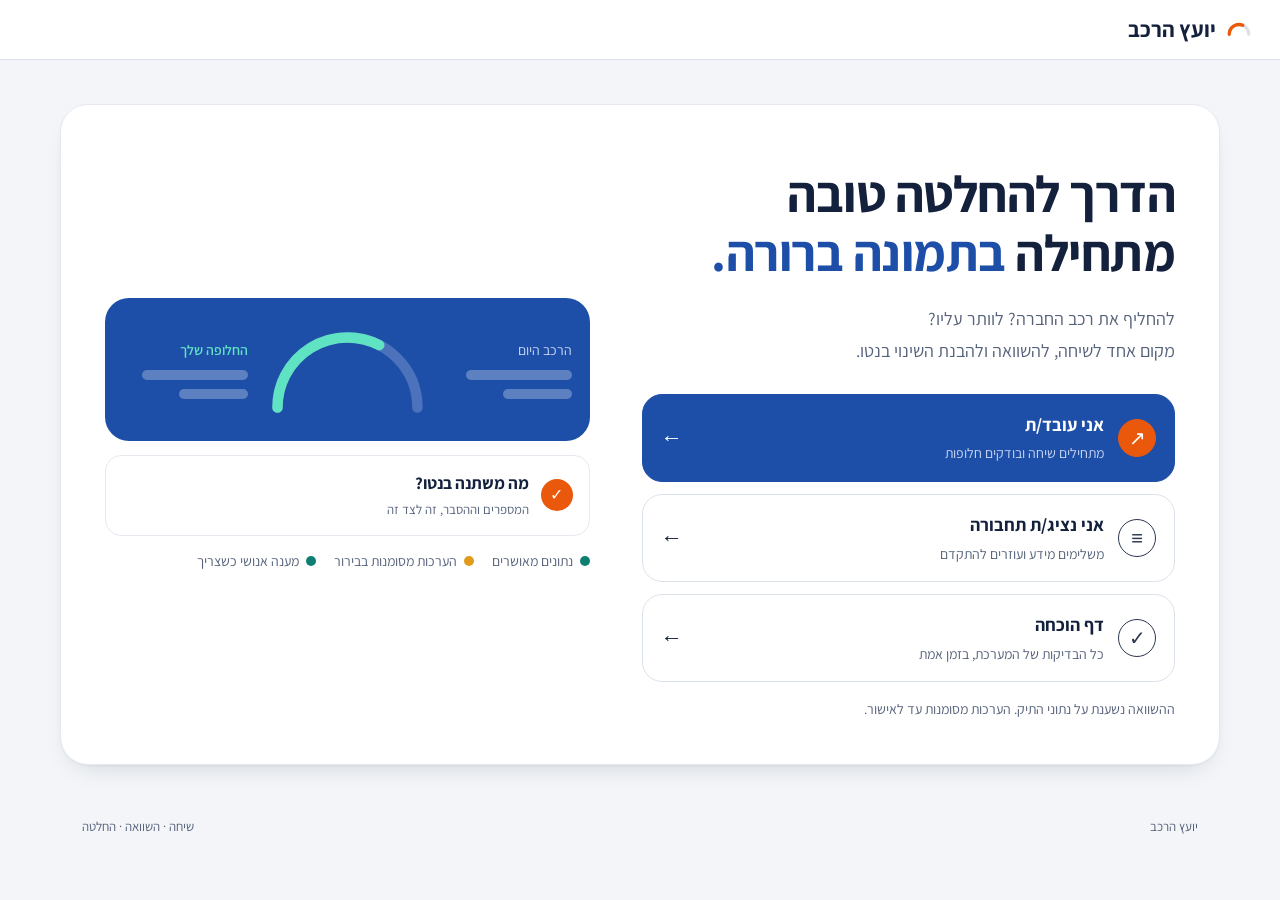
==== commit 3c672327: "UI: orange logo arc and rep updates; dates as dd/MM/yyyy; remove the stale ?mock=1 mode - The logo's" ====
--- a/src/main/resources/static/index.html
+++ b/src/main/resources/static/index.html
@@ -46,6 +46,5 @@
     </div>
   </main>
   <footer class="welcome-footer"><span>יועץ הרכב</span><span>שיחה · השוואה · החלטה</span></footer>
-  <script type="module" src="js/index.js"></script>
 </body>
 </html>
--- a/src/main/resources/static/css/app.css
+++ b/src/main/resources/static/css/app.css
@@ -19,6 +19,10 @@
   --loss: #C2410C; --loss-soft: #FCEDE5;
   --wait: #E09B1B; --wait-soft: #FFF4DE; --wait-ink: #6B4A12; --wait-light: #FFC75A;
   --danger: #C9382B; --danger-soft: #FCECEA;
+  /* small warm accents (logo arc, send arrow, progress, the rep's updates); never on numbers, where orange means "the net goes down" */
+  --warm: #EA580C; --warm-ink: #C2410C; --warm-line: #FDBA74; --warm-tint: #FFF4EC;
+  /* the bot's answers: a turquoise line on a pale mint, so they stand out from the employee's blue */
+  --bot-line: #2BB3A3; --bot-tint: #EEFAF7;
   --r-sm: 10px; --r-md: 16px; --r-lg: 20px; --r-xl: 24px; --r-pill: 999px;
   --shadow: 0 1px 2px rgba(20, 33, 61, .05), 0 12px 28px -16px rgba(20, 33, 61, .22);
   --focus: 3px solid var(--primary);
@@ -65,7 +69,7 @@
 .wordmark-mark { width: 26px; height: 26px; flex: none; }
 .mark-track, .mark-value { fill: none; stroke-width: 3; stroke-linecap: round; }
 .mark-track { stroke: var(--line); }
-.mark-value { stroke: var(--primary); }
+.mark-value { stroke: var(--warm); }
 .header-end { display: flex; align-items: center; gap: 18px; flex-wrap: wrap; }
 .header-nav { display: flex; align-items: center; gap: 22px; font-size: 15px; font-weight: 600; }
 .header-nav a { color: var(--muted); }
@@ -83,7 +87,6 @@
 /* ================= 4. Notices, buttons, forms, dialog ================= */
 .app-main { max-width: 1440px; margin: auto; padding: 20px 28px 24px; }
 .notice { display: flex; align-items: center; gap: 14px; margin-bottom: 12px; padding: 12px 16px; border: 1px solid var(--line); border-inline-start: 4px solid var(--primary); border-radius: var(--r-md); background: var(--surface); font-size: 15px; overflow-wrap: anywhere; }
-.mock-notice { border-inline-start-color: var(--muted); font-size: 14px; }
 .warning, .pending-notice { border-color: #F0D9A8; border-inline-start-color: var(--wait); background: var(--wait-soft); color: var(--wait-ink); }
 .error-notice { border-color: #F2C2BC; border-inline-start-color: var(--danger); background: var(--danger-soft); color: #8E2A20; }
 .panel { min-width: 0; overflow: hidden; background: var(--surface); border: 1px solid var(--line-2); border-radius: var(--r-lg); box-shadow: var(--shadow); }
@@ -138,20 +141,22 @@
 .chat-heading h1 { font-size: 19px; }
 .header-avatar { width: 40px; height: 40px; flex: none; border-radius: 50%; }
 .chat-progress { flex: none; padding: 10px 18px 0; }
-progress { appearance: none; display: block; width: 100%; height: 4px; border: 0; border-radius: var(--r-pill); overflow: hidden; background: var(--line-2); color: var(--primary); }
+progress { appearance: none; display: block; width: 100%; height: 4px; border: 0; border-radius: var(--r-pill); overflow: hidden; background: var(--line-2); color: var(--warm); }
 progress::-webkit-progress-bar { background: var(--line-2); border-radius: var(--r-pill); }
-progress::-webkit-progress-value { background: var(--primary); border-radius: var(--r-pill); }
-progress::-moz-progress-bar { background: var(--primary); border-radius: var(--r-pill); }
+progress::-webkit-progress-value { background: var(--warm); border-radius: var(--r-pill); }
+progress::-moz-progress-bar { background: var(--warm); border-radius: var(--r-pill); }
 .messages { flex: 1; min-height: 100px; padding: 14px 16px; overflow-y: auto; overscroll-behavior: contain; scrollbar-width: thin; scrollbar-color: var(--line) transparent; }
-.message { display: flex; margin-bottom: 12px; animation: pop .22s ease-out both; }
+.message { display: flex; margin-bottom: 10px; animation: pop .22s ease-out both; }
 .message:last-child { margin-bottom: 0; }
 .message-content { min-width: 0; max-width: 92%; }
 .message.employee { justify-content: flex-end; }
 .message-meta { display: none; }
 /* speech bubbles: one corner cut toward the speaker */
-.message-text { display: inline-block; padding: 10px 15px; border-radius: 18px 18px 18px 6px; background: var(--surface-2); color: var(--ink); font-size: 16px; line-height: 1.65; white-space: pre-wrap; overflow-wrap: anywhere; }
-.employee .message-text { border-radius: 18px 18px 6px 18px; background: var(--primary); color: var(--on-primary); }
-.system-message { margin: 14px 0; padding: 10px 14px; border-radius: var(--r-md); background: var(--gain-soft); color: var(--gain); font-size: 14px; font-weight: 600; text-align: center; overflow-wrap: anywhere; }
+.message-text { display: inline-block; padding: 8px 13px; border-radius: 16px 16px 16px 5px; background: var(--surface-2); color: var(--ink); font-size: 15px; line-height: 1.5; white-space: pre-wrap; overflow-wrap: anywhere; }
+.message-text.after-cards { margin-top: 8px; color: var(--ink-2); font-size: 14px; }
+.bot .message-text { border: 1.5px solid var(--bot-line); background: var(--bot-tint); }
+.employee .message-text { border-radius: 16px 16px 5px 16px; background: var(--primary); color: var(--on-primary); }
+.system-message { margin: 14px 0; padding: 10px 14px; border: 1.5px solid var(--warm-line); border-radius: var(--r-md); background: var(--warm-tint); color: var(--warm-ink); font-size: 14px; font-weight: 600; text-align: center; overflow-wrap: anywhere; }
 .message-choices { display: flex; flex-wrap: wrap; gap: 8px; margin-top: 10px; }
 .choice-button { max-width: 100%; min-height: 44px; padding: 8px 16px; border: 1.5px solid var(--primary); border-radius: var(--r-pill); background: var(--surface); color: var(--ink); font-size: 15px; font-weight: 600; text-align: start; overflow-wrap: anywhere; transition: background .15s, color .15s; }
 .choice-button:hover { background: var(--primary); color: var(--on-primary); }
@@ -166,6 +171,29 @@
 .choices-search input { width: 100%; min-height: 44px; padding: 8px 16px; border: 1.5px solid var(--line); border-radius: var(--r-pill); background: var(--surface); font-size: 15px; }
 .choices-search input:focus { border-color: var(--primary); outline: 0; }
 .choices-empty, .choices-hint { margin-top: 9px; color: var(--muted); font-size: 13px; }
+.message-content:has(.chat-cars) { width: 92%; }
+.chat-cars { display: grid; gap: 6px; margin-top: 6px; }
+.chat-car { display: flex; flex-direction: column; gap: 4px; padding: 8px 10px; border: 1.5px solid var(--line-2); border-radius: var(--r-md); background: var(--surface); }
+.chat-car.not-allowed { background: var(--surface-2); }
+.chat-car-top { display: flex; align-items: center; justify-content: space-between; gap: 8px; }
+.chat-car-identity { display: flex; align-items: center; gap: 8px; min-width: 0; }
+.chat-car-identity .vehicle-logo { width: 30px; height: 30px; padding: 3px; }
+.chat-car-names { display: flex; flex-direction: column; min-width: 0; line-height: 1.3; }
+.chat-car-model { font-size: 15px; font-weight: 700; }
+.chat-car-maker { display: flex; align-items: center; gap: 4px; color: var(--muted); font-size: 12px; }
+.chat-car-maker .drive-badge { margin: 0; padding: 0 7px; font-size: 11px; }
+.chat-car-maker .bolt-icon { width: 10px; height: 10px; }
+.chat-car-value { display: flex; flex-direction: column; align-items: flex-end; text-align: end; white-space: nowrap; line-height: 1.2; }
+.chat-car-value bdi { font: 600 16px var(--num); }
+.chat-car-value.gain bdi { color: var(--gain); }
+.chat-car-value.loss bdi { color: var(--loss); }
+.chat-car-value small { color: var(--muted); font-size: 12px; }
+.chat-car-bottom { display: flex; flex-wrap: wrap; align-items: center; justify-content: space-between; gap: 4px 8px; }
+.chat-car-meta { color: var(--muted); font-size: 12px; white-space: nowrap; }
+.chat-car-meta bdi { font-family: var(--num); }
+.chat-car-actions { display: flex; flex-wrap: wrap; align-items: center; gap: 6px; }
+.chat-car-actions .step-action { min-height: 30px; padding: 2px 12px; font-size: 13px; }
+.chat-car-actions .model-link { margin-top: 0; font-size: 12px; }
 .typing { display: flex; align-items: center; gap: 8px; margin: 0 16px 8px; padding: 8px 14px; border: 1px dashed #B9C7DD; border-radius: 18px; color: var(--ink-2); font-size: 15px; font-weight: 600; }
 .typing-dots { color: var(--primary); letter-spacing: 3px; animation: blink 1.2s ease-in-out infinite; }
 .composer { flex: none; padding: 8px 14px 14px; }
@@ -175,7 +203,7 @@
 .composer textarea { display: block; width: 100%; min-width: 0; min-height: 26px; max-height: 84px; padding: 5px 12px; border: 0; outline: 0; resize: none; overflow-y: hidden; background: transparent; color: var(--on-primary); caret-color: var(--on-primary); font-size: 16px; line-height: 1.5; }
 .composer textarea::placeholder { color: var(--on-primary); opacity: .85; }
 .composer textarea:disabled { opacity: .6; }
-.send-button { display: grid; place-items: center; width: 42px; height: 42px; flex: none; padding: 0; border: 0; border-radius: 50%; background: var(--surface); color: var(--primary); font-size: 22px; font-weight: 700; }
+.send-button { display: grid; place-items: center; width: 42px; height: 42px; flex: none; padding: 0; border: 0; border-radius: 50%; background: var(--surface); color: var(--warm); font-size: 22px; font-weight: 700; }
 .send-button:hover { background: var(--primary-soft); }
 
 /* ================= 7. Workspace ================= */
@@ -223,6 +251,12 @@
 .readout .drive-badge.electric { background: var(--mint); color: var(--on-mint); border-color: var(--mint); }
 .readout .model-link { color: var(--primary-muted); }
 .readout .badge.status-default { margin-top: 4px; }
+.readout-cost { margin-top: 6px; color: var(--primary-muted); font-size: 13px; }
+.readout-cost bdi { font-family: var(--num); font-weight: 600; color: var(--on-primary); }
+.budget-strip { display: flex; flex-wrap: wrap; align-items: baseline; gap: 4px 12px; padding: 10px 16px; border: 1px solid var(--line-2); border-radius: var(--r-md); background: var(--surface); font-size: 14px; }
+.budget-amount { font-weight: 700; white-space: nowrap; }
+.budget-amount bdi { font-family: var(--num); }
+.budget-note { color: var(--muted); }
 .cluster-gauge { display: flex; flex-direction: column; align-items: center; justify-content: center; gap: 2px; background: rgba(255, 255, 255, .06); }
 .gauge { width: 100%; max-width: 250px; }
 .gauge-track { fill: none; stroke: rgba(255, 255, 255, .2); stroke-width: 18; stroke-linecap: round; }
@@ -382,6 +416,7 @@
 .primary-role { border-color: var(--primary); background: var(--primary); color: var(--on-primary); }
 .primary-role:hover { background: #193F86; }
 .primary-role small { color: var(--primary-muted); }
+.primary-role .role-symbol { border-color: var(--warm); background: var(--warm); color: #fff; opacity: 1; }
 .role-symbol { display: grid; place-items: center; width: 38px; height: 38px; flex: none; border: 1.5px solid currentColor; border-radius: 50%; font-size: 20px; opacity: .9; }
 .quiet-note { margin-top: 16px; color: var(--muted); font-size: 14px; }
 /* a quiet preview of the result screen: the same blue cluster, no numbers */
@@ -396,7 +431,7 @@
 .art-result { display: flex; align-items: center; gap: 12px; padding: 14px 16px; border: 1px solid var(--line-2); border-radius: var(--r-md); background: var(--surface); }
 .art-result strong { display: block; font-size: 17px; }
 .art-result small { display: block; margin-top: 3px; color: var(--muted); font-size: 13px; }
-.art-check { display: grid; place-items: center; width: 32px; height: 32px; flex: none; border-radius: 50%; background: var(--gain); color: #fff; }
+.art-check { display: grid; place-items: center; width: 32px; height: 32px; flex: none; border-radius: 50%; background: var(--warm); color: #fff; }
 .preview-lights { display: flex; flex-wrap: wrap; gap: 8px 18px; color: var(--muted); font-size: 14px; }
 .preview-lights > span { display: inline-flex; align-items: center; gap: 7px; }
 .preview-lights .light-dot { width: 10px; height: 10px; flex: none; border-radius: 50%; }
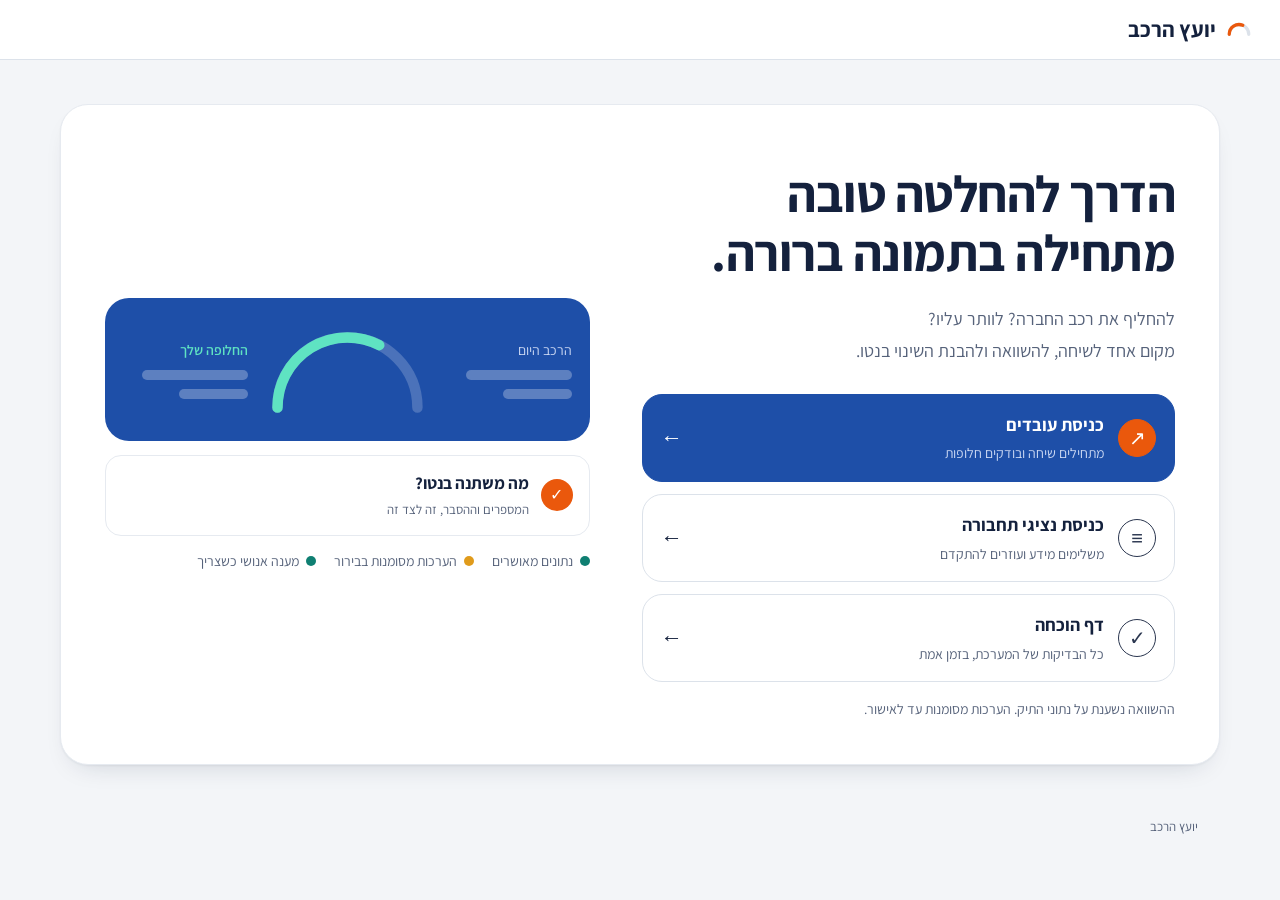
==== commit 12326a81: "Design and wording polish before submission - Landing: plain-plural role labels (no slash forms), he" ====
--- a/src/main/resources/static/index.html
+++ b/src/main/resources/static/index.html
@@ -14,17 +14,17 @@
   </header>
   <main id="main" class="welcome">
     <div class="welcome-copy">
-      <h1>הדרך להחלטה טובה<br>מתחילה <em>בתמונה ברורה.</em></h1>
+      <h1>הדרך להחלטה טובה<br>מתחילה בתמונה ברורה.</h1>
       <p class="welcome-lead">להחליף את רכב החברה? לוותר עליו?<br>מקום אחד לשיחה, להשוואה ולהבנת השינוי בנטו.</p>
       <div class="role-links">
         <a id="employee-link" class="role-link primary-role" href="employee.html">
           <span class="role-symbol" aria-hidden="true">↗</span>
-          <span><strong>אני עובד/ת</strong><small>מתחילים שיחה ובודקים חלופות</small></span>
+          <span><strong>כניסת עובדים</strong><small>מתחילים שיחה ובודקים חלופות</small></span>
           <span aria-hidden="true">←</span>
         </a>
         <a id="rep-link" class="role-link" href="rep.html">
           <span class="role-symbol" aria-hidden="true">≡</span>
-          <span><strong>אני נציג/ת תחבורה</strong><small>משלימים מידע ועוזרים להתקדם</small></span>
+          <span><strong>כניסת נציגי תחבורה</strong><small>משלימים מידע ועוזרים להתקדם</small></span>
           <span aria-hidden="true">←</span>
         </a>
         <a id="proof-link" class="role-link" href="proof.html">
@@ -45,6 +45,6 @@
       <div class="preview-lights"><span><span class="light-dot ok"></span>נתונים מאושרים</span><span><span class="light-dot wait"></span>הערכות מסומנות בבירור</span><span><span class="light-dot ok"></span>מענה אנושי כשצריך</span></div>
     </div>
   </main>
-  <footer class="welcome-footer"><span>יועץ הרכב</span><span>שיחה · השוואה · החלטה</span></footer>
+  <footer class="welcome-footer"><span>יועץ הרכב</span></footer>
 </body>
 </html>
--- a/src/main/resources/static/css/app.css
+++ b/src/main/resources/static/css/app.css
@@ -145,7 +145,7 @@
 progress::-webkit-progress-bar { background: var(--line-2); border-radius: var(--r-pill); }
 progress::-webkit-progress-value { background: var(--warm); border-radius: var(--r-pill); }
 progress::-moz-progress-bar { background: var(--warm); border-radius: var(--r-pill); }
-.messages { flex: 1; min-height: 100px; padding: 14px 16px; overflow-y: auto; overscroll-behavior: contain; scrollbar-width: thin; scrollbar-color: var(--line) transparent; }
+.messages { flex: 1; min-height: 100px; padding: 14px 16px 22px; scroll-padding-bottom: 22px; overflow-y: auto; overscroll-behavior: contain; scrollbar-width: thin; scrollbar-color: var(--line) transparent; }
 .message { display: flex; margin-bottom: 10px; animation: pop .22s ease-out both; }
 .message:last-child { margin-bottom: 0; }
 .message-content { min-width: 0; max-width: 92%; }
@@ -193,7 +193,7 @@
 .chat-car-meta bdi { font-family: var(--num); }
 .chat-car-actions { display: flex; flex-wrap: wrap; align-items: center; gap: 6px; }
 .chat-car-actions .step-action { min-height: 30px; padding: 2px 12px; font-size: 13px; }
-.chat-car-actions .model-link { margin-top: 0; font-size: 12px; }
+.chat-car-actions .model-link { min-height: 30px; margin-top: 0; padding: 2px 11px; font-size: 13px; }
 .typing { display: flex; align-items: center; gap: 8px; margin: 0 16px 8px; padding: 8px 14px; border: 1px dashed #B9C7DD; border-radius: 18px; color: var(--ink-2); font-size: 15px; font-weight: 600; }
 .typing-dots { color: var(--primary); letter-spacing: 3px; animation: blink 1.2s ease-in-out infinite; }
 .composer { flex: none; padding: 8px 14px 14px; }
@@ -249,9 +249,15 @@
 .readout .vehicle-logo { width: 32px; height: 32px; padding: 3px; border: 0; }
 .readout .drive-badge { margin-top: 4px; background: transparent; color: var(--on-primary); border: 1px solid rgba(255, 255, 255, .45); }
 .readout .drive-badge.electric { background: var(--mint); color: var(--on-mint); border-color: var(--mint); }
-.readout .model-link { color: var(--primary-muted); }
+.readout .model-link { margin-top: 12px; padding: 6px 14px; border-color: var(--surface); background: var(--surface); color: var(--primary); box-shadow: 0 4px 12px -6px rgba(8, 20, 50, .5); }
+.readout .model-link:hover { border-color: var(--mint); background: var(--mint); color: var(--on-mint); }
 .readout .badge.status-default { margin-top: 4px; }
 .readout-cost { margin-top: 6px; color: var(--primary-muted); font-size: 13px; }
+.readout-participation { display: flex; flex-wrap: wrap; align-items: center; gap: 4px 6px; margin-top: 8px; color: var(--primary-muted); font-size: 13px; }
+.readout-participation bdi { font-family: var(--num); font-weight: 600; color: var(--on-primary); }
+.participation-tag { padding: 1px 8px; border-radius: var(--r-pill); font-size: 12px; font-weight: 700; }
+.participation-tag.confirmed { background: var(--mint); color: var(--on-mint); }
+.participation-tag.estimate { border: 1px solid var(--wait-light); color: var(--wait-light); }
 .readout-cost bdi { font-family: var(--num); font-weight: 600; color: var(--on-primary); }
 .budget-strip { display: flex; flex-wrap: wrap; align-items: baseline; gap: 4px 12px; padding: 10px 16px; border: 1px solid var(--line-2); border-radius: var(--r-md); background: var(--surface); font-size: 14px; }
 .budget-amount { font-weight: 700; white-space: nowrap; }
@@ -300,7 +306,9 @@
 .data-table th:not(:first-child), .data-table td:not(:first-child) { padding-inline-start: 10px; white-space: nowrap; }
 .impact { font-weight: 700; }
 .rules-note { margin-top: 12px; color: var(--muted); font-size: 13px; }
-.model-link { display: inline-block; margin-top: 6px; font-size: 13px; }
+.model-link { display: inline-flex; align-items: center; gap: 6px; margin-top: 8px; padding: 5px 13px; border: 1.5px solid var(--primary); border-radius: var(--r-pill); background: var(--surface); color: var(--primary); font-size: 13px; font-weight: 700; line-height: 1.3; white-space: nowrap; transition: background .15s, color .15s; }
+.model-link:hover { background: var(--primary); color: var(--on-primary); text-decoration: none; }
+.link-icon { width: 14px; height: 14px; flex: none; fill: none; stroke: currentColor; stroke-width: 2.2; stroke-linecap: round; stroke-linejoin: round; }
 
 /* alternatives */
 .ranking-list { display: grid; gap: 10px; margin: 0; padding: 0 20px 18px; list-style: none; }
@@ -308,7 +316,7 @@
 .ranking-row:hover { border-color: var(--primary); }
 .ranking-info { flex: 1; min-width: 0; display: flex; flex-direction: column; gap: 4px; }
 .ranking-info small { display: block; color: var(--muted); font-size: 13px; }
-.ranking-info .badge { align-self: flex-start; }
+.ranking-info .badge, .ranking-info .model-link { align-self: flex-start; }
 .ranking-value { text-align: end; white-space: nowrap; }
 .ranking-value bdi { display: block; font: 600 20px/1.3 var(--num); }
 .ranking-value small { display: block; color: var(--muted); font-size: 13px; }
@@ -362,45 +370,110 @@
 .mobile-comparison bdi { font: 600 26px/1.1 var(--num); white-space: nowrap; }
 
 /* ================= 8. Rep screen ================= */
-.page-intro { display: flex; align-items: center; justify-content: space-between; gap: 20px; margin-bottom: 22px; padding: 22px 24px; border: 1px solid var(--line-2); border-radius: var(--r-xl); background: var(--surface); box-shadow: var(--shadow); }
-.page-intro h1 { margin-bottom: 6px; font-size: 30px; }
-.page-intro p { color: var(--muted); font-size: 15px; }
-.rep-grid { display: grid; grid-template-columns: 280px minmax(0, 1fr); gap: 22px; align-items: start; }
-.rep-guide { position: sticky; top: 80px; padding: 22px; }
-.rep-guide h2 { margin: 12px 0 16px; font-size: 26px; }
-.rep-guide > p { color: var(--muted); font-size: 15px; }
-.guide-steps { margin: 22px 0; padding: 0; list-style: none; }
-.guide-steps li { display: flex; align-items: center; gap: 10px; margin: 14px 0; font-size: 15px; }
-.guide-steps bdi { display: grid; place-items: center; width: 28px; height: 28px; border-radius: 50%; background: var(--primary-soft); color: var(--primary); font: 600 14px var(--num); }
-.guide-note { margin-bottom: 18px; padding-top: 16px; border-top: 1px solid var(--line-2); color: var(--muted); font-size: 13px; }
-.queue-heading { display: flex; align-items: center; justify-content: space-between; gap: 12px; margin-bottom: 14px; padding: 14px 20px; border: 1px solid var(--line-2); border-radius: var(--r-md); background: var(--surface); }
-.queue-heading h2 { display: flex; align-items: center; gap: 10px; font-size: 21px; }
+/* error pages */
+.error-page { max-width: 560px; padding-top: 80px; text-align: center; }
+.error-page h1 { font-size: 30px; margin-bottom: 10px; }
+.error-page p { margin-bottom: 22px; color: var(--muted); }
+.error-page .primary-button { display: inline-flex; align-items: center; text-decoration: none; }
+
+/* the rep's queue: one column, the longest waiting first */
+.rep-main { max-width: 920px; }
+.rep-top { display: flex; align-items: flex-end; justify-content: space-between; gap: 16px; margin: 8px 0 18px; }
+.rep-top h1 { font-size: 30px; line-height: 1.2; }
+.rep-top p { margin-top: 6px; color: var(--muted); font-size: 15px; }
+.sync-label { flex: none; margin: 0; color: var(--muted); font-size: 13px; white-space: nowrap; }
+.rep-actions { display: flex; flex: none; align-items: center; gap: 14px; }
+.export-link { display: inline-flex; align-items: center; color: var(--primary); text-decoration: none; }
+.export-link:hover { background: var(--primary-soft); }
+.queue-title { display: flex; align-items: center; gap: 10px; margin-bottom: 12px; font-size: 19px; }
 .count-badge { padding: 2px 10px; border-radius: var(--r-pill); background: var(--primary); color: #fff; font: 600 13px var(--num); }
-.question-card { margin-bottom: 16px; padding: 22px; }
-.question-header { display: flex; align-items: flex-start; justify-content: space-between; gap: 15px; margin-bottom: 20px; }
-.question-card h3 { font-size: 21px; line-height: 1.5; }
-.question-employee { margin-top: 6px; color: var(--muted); font-size: 15px; }
-.question-time { display: block; margin-top: 6px; color: var(--muted); font-size: 13px; }
-.context-boxes { display: grid; grid-template-columns: 1fr 1fr; gap: 14px; margin-bottom: 20px; }
-.context-box { padding: 16px; border: 1px solid var(--line-2); border-radius: var(--r-md); background: var(--surface-2); }
-.context-box.assumption { border-color: #F0D9A8; background: var(--wait-soft); }
-.context-box h4 { margin-bottom: 8px; color: var(--muted); font-size: 14px; }
-.context-box p { font-size: 15px; line-height: 1.7; overflow-wrap: anywhere; }
-.known-item + .known-item { margin-top: 10px; }
-.known-label { display: block; color: var(--muted); font-size: 13px; }
-.suggested-answer { display: flex; align-items: center; justify-content: space-between; gap: 12px; margin-bottom: 20px; padding: 14px 16px; border: 1.5px solid #BFE3DC; border-radius: var(--r-md); background: var(--gain-soft); font-size: 15px; }
-.suggested-answer small { display: block; margin-top: 4px; color: var(--muted); font-size: 13px; }
-.answer-fields { display: grid; grid-template-columns: 1fr 1fr; gap: 16px; }
-.note-field { grid-column: 1 / -1; }
-.answer-footer { display: flex; align-items: center; justify-content: space-between; gap: 15px; margin-top: 20px; }
-.answer-footer small { color: var(--muted); font-size: 13px; }
-.question-card.stale { background: var(--surface-2); color: var(--muted); }
-.answered-section { margin-top: 22px; padding: 18px; border: 1px solid var(--line-2); border-radius: var(--r-md); background: var(--surface); }
-.answered-section > summary { font-size: 16px; font-weight: 700; cursor: pointer; }
-.answered-card { margin-top: 14px; padding: 18px; box-shadow: none; }
-.answered-card summary { display: flex; align-items: center; justify-content: space-between; gap: 12px; font-size: 15px; cursor: pointer; }
-.answer-result { margin-top: 14px; font-size: 15px; }
-.answer-result p + p { margin-top: 5px; }
+.count-badge.muted { background: var(--line-2); color: var(--ink-2); }
+.queue-list { display: grid; gap: 14px; margin: 0; padding: 0; list-style: none; }
+.queue-empty, .queue-loading { border: 1.5px dashed var(--line); border-radius: var(--r-lg); background: var(--surface); }
+.question-card { padding: 18px 20px; border: 1px solid var(--line-2); border-radius: var(--r-lg); background: var(--surface); box-shadow: var(--shadow); }
+.question-card.next { border-color: var(--primary-muted); box-shadow: 0 0 0 1px var(--primary-muted), var(--shadow); }
+.question-top { display: flex; align-items: flex-start; gap: 12px; }
+.queue-position { display: grid; place-items: center; flex: none; width: 30px; height: 30px; border-radius: 50%; background: var(--primary-soft); color: var(--primary); font: 600 14px var(--num); }
+.question-card.next .queue-position { background: var(--primary); color: var(--on-primary); }
+.question-titles { flex: 1; min-width: 0; }
+.next-tag { display: block; color: var(--primary); font-size: 13px; font-weight: 700; }
+.question-card h3 { font-size: 18px; line-height: 1.45; overflow-wrap: anywhere; }
+.question-employee { margin-top: 2px; color: var(--muted); font-size: 14px; }
+.wait-chip { flex: none; padding: 3px 10px; border-radius: var(--r-pill); background: var(--surface-2); color: var(--ink-2); font-size: 13px; font-weight: 600; white-space: nowrap; }
+.question-facts { display: flex; flex-wrap: wrap; gap: 6px 24px; margin: 14px 0 0; padding: 11px 14px; border-radius: var(--r-md); background: var(--surface-2); font-size: 14px; }
+.question-facts div { display: flex; gap: 6px; min-width: 0; }
+.question-facts dt { color: var(--muted); }
+.question-facts dt::after { content: ":"; }
+.question-facts dd { margin: 0; font-weight: 600; overflow-wrap: anywhere; }
+.question-assumption { display: flex; flex-wrap: wrap; align-items: center; justify-content: space-between; gap: 8px 14px; margin-top: 10px; }
+.question-assumption p { display: flex; align-items: baseline; gap: 8px; margin: 0; color: var(--muted); font-size: 13px; }
+.question-assumption p::before { content: ""; flex: none; width: 8px; height: 8px; border-radius: 50%; background: var(--wait); }
+.answer-form { margin-top: 14px; }
+.answer-row { display: grid; grid-template-columns: minmax(0, 1fr) minmax(0, 1fr) auto; align-items: end; gap: 12px; }
+.answer-row .form-field label { margin-bottom: 5px; font-size: 14px; }
+.answer-extras { display: flex; flex-wrap: wrap; align-items: center; gap: 8px 16px; margin-top: 8px; }
+.chip-button { min-height: 34px; padding: 4px 14px; border: 1.5px solid var(--primary); border-radius: var(--r-pill); background: var(--surface); color: var(--primary); font-size: 14px; font-weight: 700; }
+.chip-button:hover { background: var(--primary-soft); }
+.answer-extras .text-button { font-size: 14px; }
+.note-field { margin-top: 10px; }
+.answered-section { margin-top: 26px; padding: 14px 18px; border: 1px solid var(--line-2); border-radius: var(--r-lg); background: var(--surface); }
+.answered-section > summary { display: flex; align-items: center; gap: 10px; font-size: 16px; font-weight: 700; cursor: pointer; }
+.answered-row { padding: 12px 0; border-top: 1px solid var(--line-2); font-size: 14px; }
+.answered-row:first-child { margin-top: 12px; }
+.answered-head { display: flex; justify-content: space-between; gap: 12px; }
+.answered-question { margin-top: 2px; color: var(--ink-2); }
+.answered-what { margin-top: 2px; color: var(--gain); font-weight: 600; }
+.answered-empty { margin-top: 10px; }
+
+/* payslip: the image is cropped in the browser, and the review shows what was sent */
+.crop-canvas { display: block; width: 100%; height: auto; margin: 10px 0 4px; border: 1px solid var(--line); border-radius: var(--r-sm); cursor: crosshair; touch-action: none; }
+.payslip-sent { margin-top: 12px; padding: 10px 12px; border: 1px solid var(--line-2); border-radius: var(--r-md); background: var(--surface-2); font-size: 14px; }
+.payslip-sent > summary { font-weight: 700; cursor: pointer; }
+.payslip-sent .small-muted { margin: 8px 0 6px; }
+.sent-lines { margin: 0; padding: 0; list-style: none; }
+.sent-lines li { padding: 3px 0; border-top: 1px solid var(--line-2); }
+.sent-lines li:first-child { border-top: 0; }
+.sent-crop { display: block; max-width: 100%; height: auto; border: 1px solid var(--line); border-radius: var(--r-sm); }
+
+/* the assistant's health page: counters and timings only */
+.metric-tiles { display: grid; grid-template-columns: repeat(5, minmax(0, 1fr)); gap: 12px; margin-bottom: 14px; }
+.metric-tile { display: flex; flex-direction: column; gap: 2px; padding: 14px 16px; border: 1px solid var(--line-2); border-radius: var(--r-lg); background: var(--surface); box-shadow: var(--shadow); }
+.metric-label { color: var(--muted); font-size: 13px; font-weight: 600; }
+.metric-value { font: 600 26px/1.2 var(--num); color: var(--ink); }
+.metric-note { color: var(--muted); font-size: 12px; }
+.metric-grid { display: grid; grid-template-columns: repeat(auto-fit, minmax(380px, 1fr)); gap: 12px; margin-bottom: 26px; }
+.metric-card { min-width: 0; padding: 14px 16px; border: 1px solid var(--line-2); border-radius: var(--r-lg); background: var(--surface); box-shadow: var(--shadow); overflow-x: auto; }
+.metric-card h3 { margin-bottom: 8px; font-size: 16px; }
+.metric-table { width: 100%; border-collapse: collapse; font-size: 14px; }
+.metric-table th, .metric-table td { padding: 7px 6px; border-top: 1px solid var(--line-2); text-align: start; vertical-align: top; }
+.metric-table thead th { border-top: 0; color: var(--muted); font-size: 12px; font-weight: 700; white-space: nowrap; }
+.metric-table tbody th { font-weight: 600; }
+.metric-table td bdi { font-family: var(--num); }
+.metric-note.small-muted, .metric-note { margin-bottom: 8px; }
+
+/* the date field: our own calendar, so the days can be round */
+.date-control { position: relative; }
+.date-trigger { display: flex; align-items: center; justify-content: space-between; gap: 8px; width: 100%; min-height: 44px; padding: 10px 12px; border: 1px solid var(--line); border-radius: var(--r-sm); background: var(--surface); font-size: 16px; text-align: start; }
+.date-trigger:hover { border-color: var(--primary-muted); }
+.date-trigger[aria-expanded="true"] { border-color: var(--primary); box-shadow: 0 0 0 3px var(--primary-soft); }
+.date-text.empty { color: var(--muted); }
+.date-text bdi { font-family: var(--num); }
+.date-icon { width: 18px; height: 18px; flex: none; fill: none; stroke: var(--primary); stroke-width: 2; stroke-linecap: round; stroke-linejoin: round; }
+.calendar { position: absolute; z-index: 40; top: calc(100% + 6px); inset-inline-start: 0; width: 300px; max-width: calc(100vw - 32px); padding: 14px; border: 1px solid var(--line-2); border-radius: var(--r-lg); background: var(--surface); box-shadow: 0 18px 40px -18px rgba(20, 33, 61, .35), 0 2px 6px rgba(20, 33, 61, .08); }
+.calendar-head { display: flex; align-items: center; justify-content: space-between; margin-bottom: 6px; }
+.calendar-head strong { font-size: 16px; }
+.calendar-nav { display: grid; place-items: center; width: 34px; height: 34px; padding: 0 0 3px; border: 0; border-radius: 50%; background: var(--surface-2); color: var(--ink); font-size: 22px; line-height: 1; }
+.calendar-nav:hover { background: var(--primary-soft); color: var(--primary); }
+.calendar-grid { display: grid; grid-template-columns: repeat(7, minmax(0, 1fr)); gap: 2px 0; text-align: center; }
+.calendar-weekday { padding: 6px 0 4px; color: var(--muted); font-size: 12px; font-weight: 700; }
+.calendar-day { display: grid; place-items: center; width: 36px; height: 36px; margin: auto; padding: 0; border: 0; border-radius: 50%; background: none; color: var(--ink); font: 500 14px var(--num); transition: background .12s, color .12s; }
+.calendar-day:hover { background: var(--primary-soft); color: var(--primary); }
+.calendar-day.outside { color: #8A94A6; }
+.calendar-day.today { box-shadow: inset 0 0 0 1.5px var(--warm); color: var(--warm-ink); font-weight: 700; }
+.calendar-day[aria-pressed="true"] { background: var(--primary); color: var(--on-primary); box-shadow: none; }
+.calendar-quick { display: flex; gap: 8px; margin-top: 10px; padding-top: 10px; border-top: 1px solid var(--line-2); }
+.calendar-quick button { min-height: 32px; padding: 2px 14px; border: 1.5px solid var(--line); border-radius: var(--r-pill); background: var(--surface); color: var(--ink); font-size: 13px; font-weight: 600; }
+.calendar-quick button:hover { border-color: var(--primary); color: var(--primary); }
 
 /* ================= 9. Landing ================= */
 .welcome { display: grid; grid-template-columns: 1.1fr 1fr; gap: 52px; align-items: center; max-width: 1160px; min-height: calc(100dvh - 250px); margin: 44px auto; padding: 44px; border: 1px solid var(--line-2); border-radius: 28px; background: var(--surface); box-shadow: var(--shadow); }
@@ -456,8 +529,6 @@
   .journey-panel { padding: 20px 18px; }
   .journey-panel h2 { font-size: 22px; }
   .insight-grid { grid-template-columns: minmax(0, 1fr); }
-  .rep-grid { grid-template-columns: minmax(0, 1fr); }
-  .rep-guide { position: static; }
   .welcome { grid-template-columns: minmax(0, 1fr); gap: 30px; padding: 28px; margin: 22px auto; }
 }
 @media (max-width: 700px) {
@@ -472,11 +543,16 @@
   .cluster > * { padding: 14px 16px; }
   .readout-amount { font-size: 26px; }
   .profile-field { padding: 13px 0; gap: 10px; }
-  .context-boxes, .answer-fields { grid-template-columns: 1fr; }
+  .answer-row { grid-template-columns: minmax(0, 1fr); }
+  .metric-grid { grid-template-columns: minmax(0, 1fr); }
+  .metric-tiles { grid-template-columns: repeat(2, minmax(0, 1fr)); }
+  .rep-top { flex-direction: column; align-items: flex-start; gap: 6px; }
+  .rep-actions { flex-wrap: wrap; }
+  .rep-top h1 { font-size: 26px; }
+  .question-card { padding: 16px 14px; }
   .ranking-row { flex-wrap: wrap; }
   .ranking-info { flex: 1 1 100%; }
   .ranking-value { flex: 1; text-align: start; }
-  .page-intro { flex-direction: column; align-items: flex-start; }
   .welcome { padding: 22px 18px; }
   .welcome h1 { font-size: 34px; }
 }
